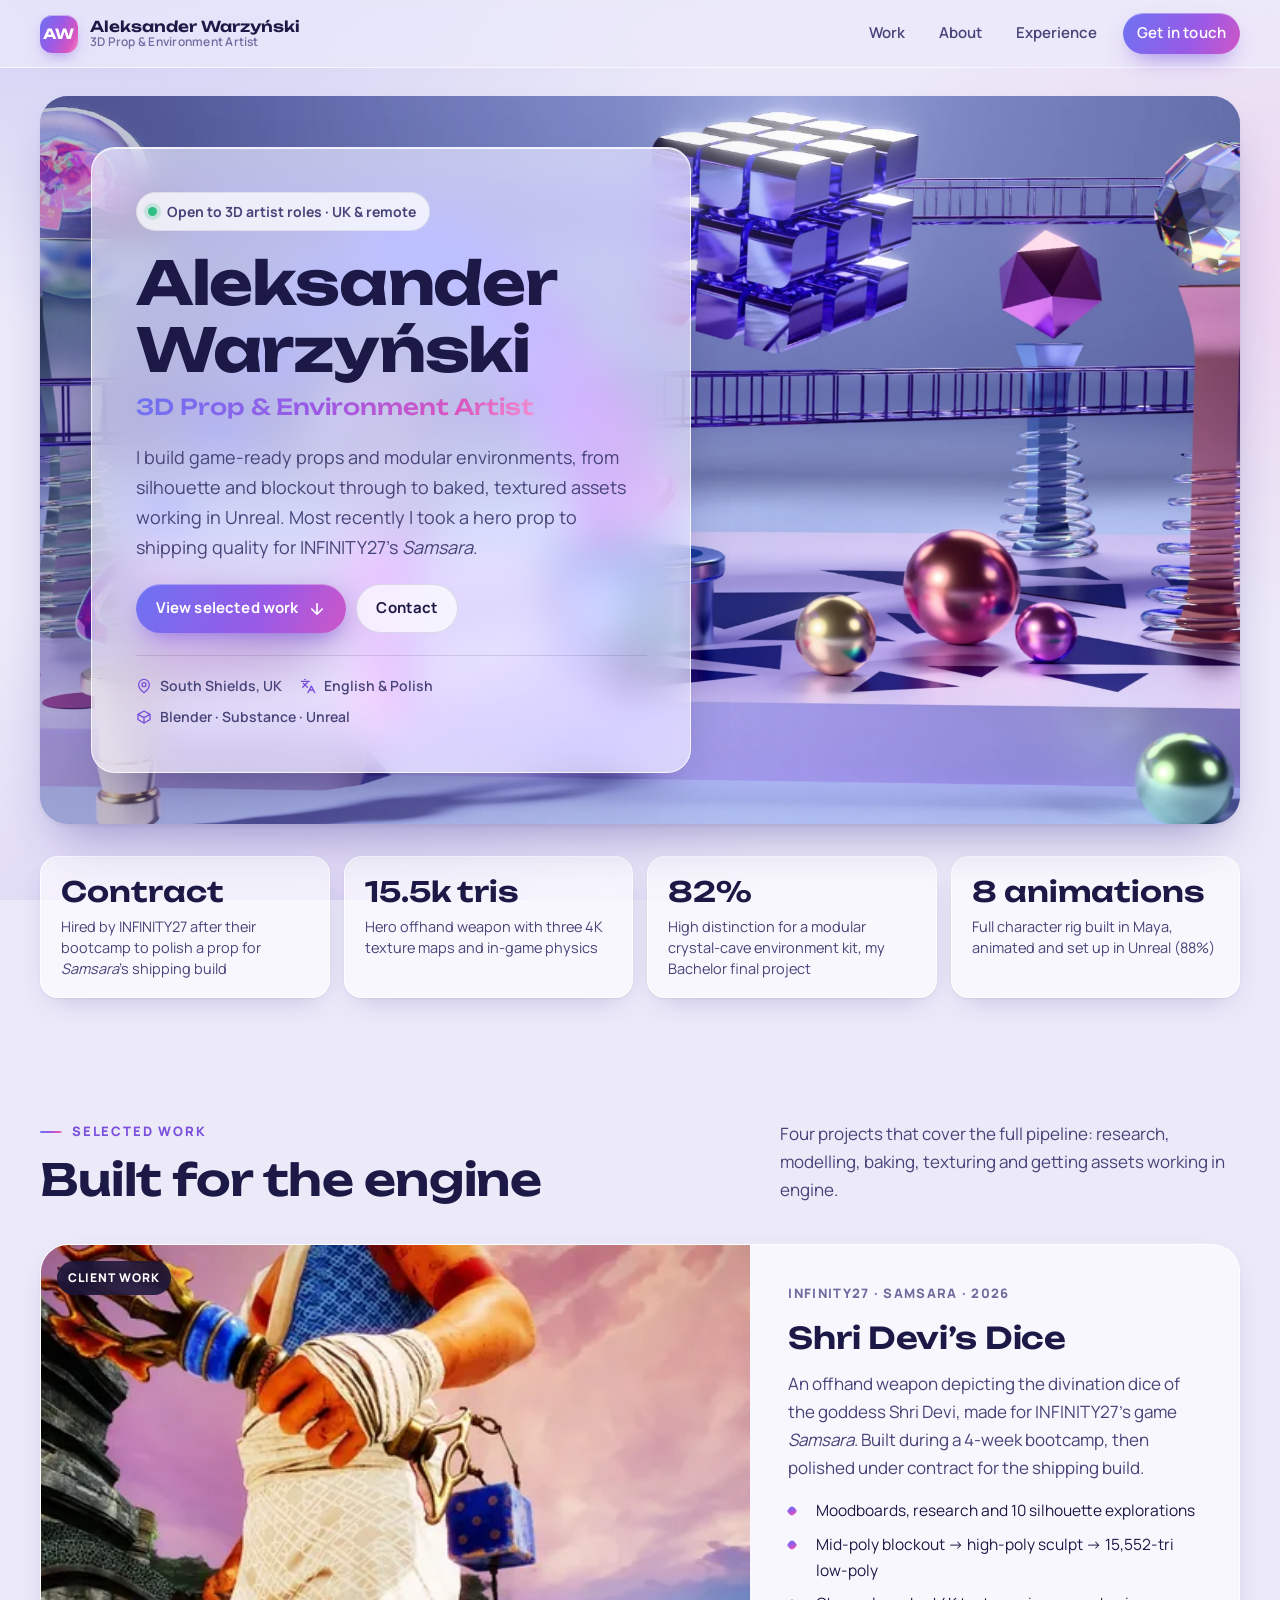
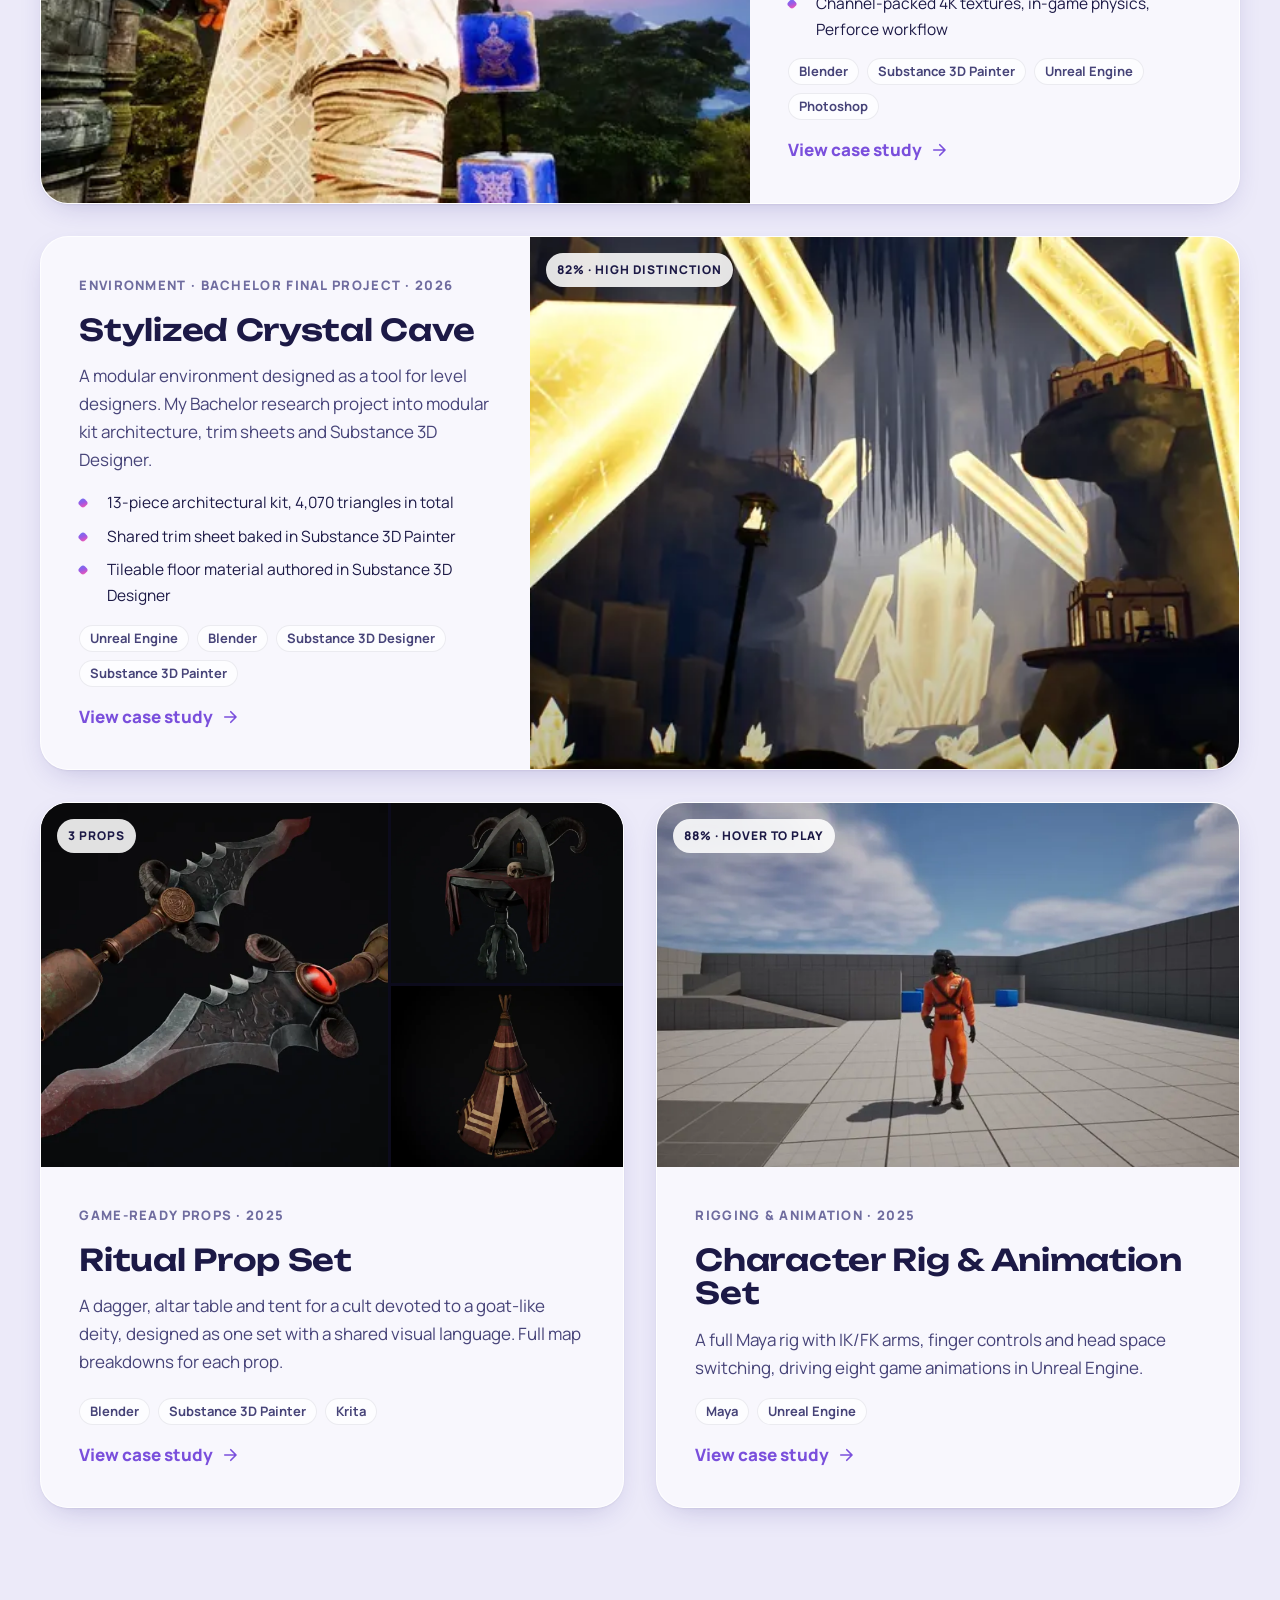
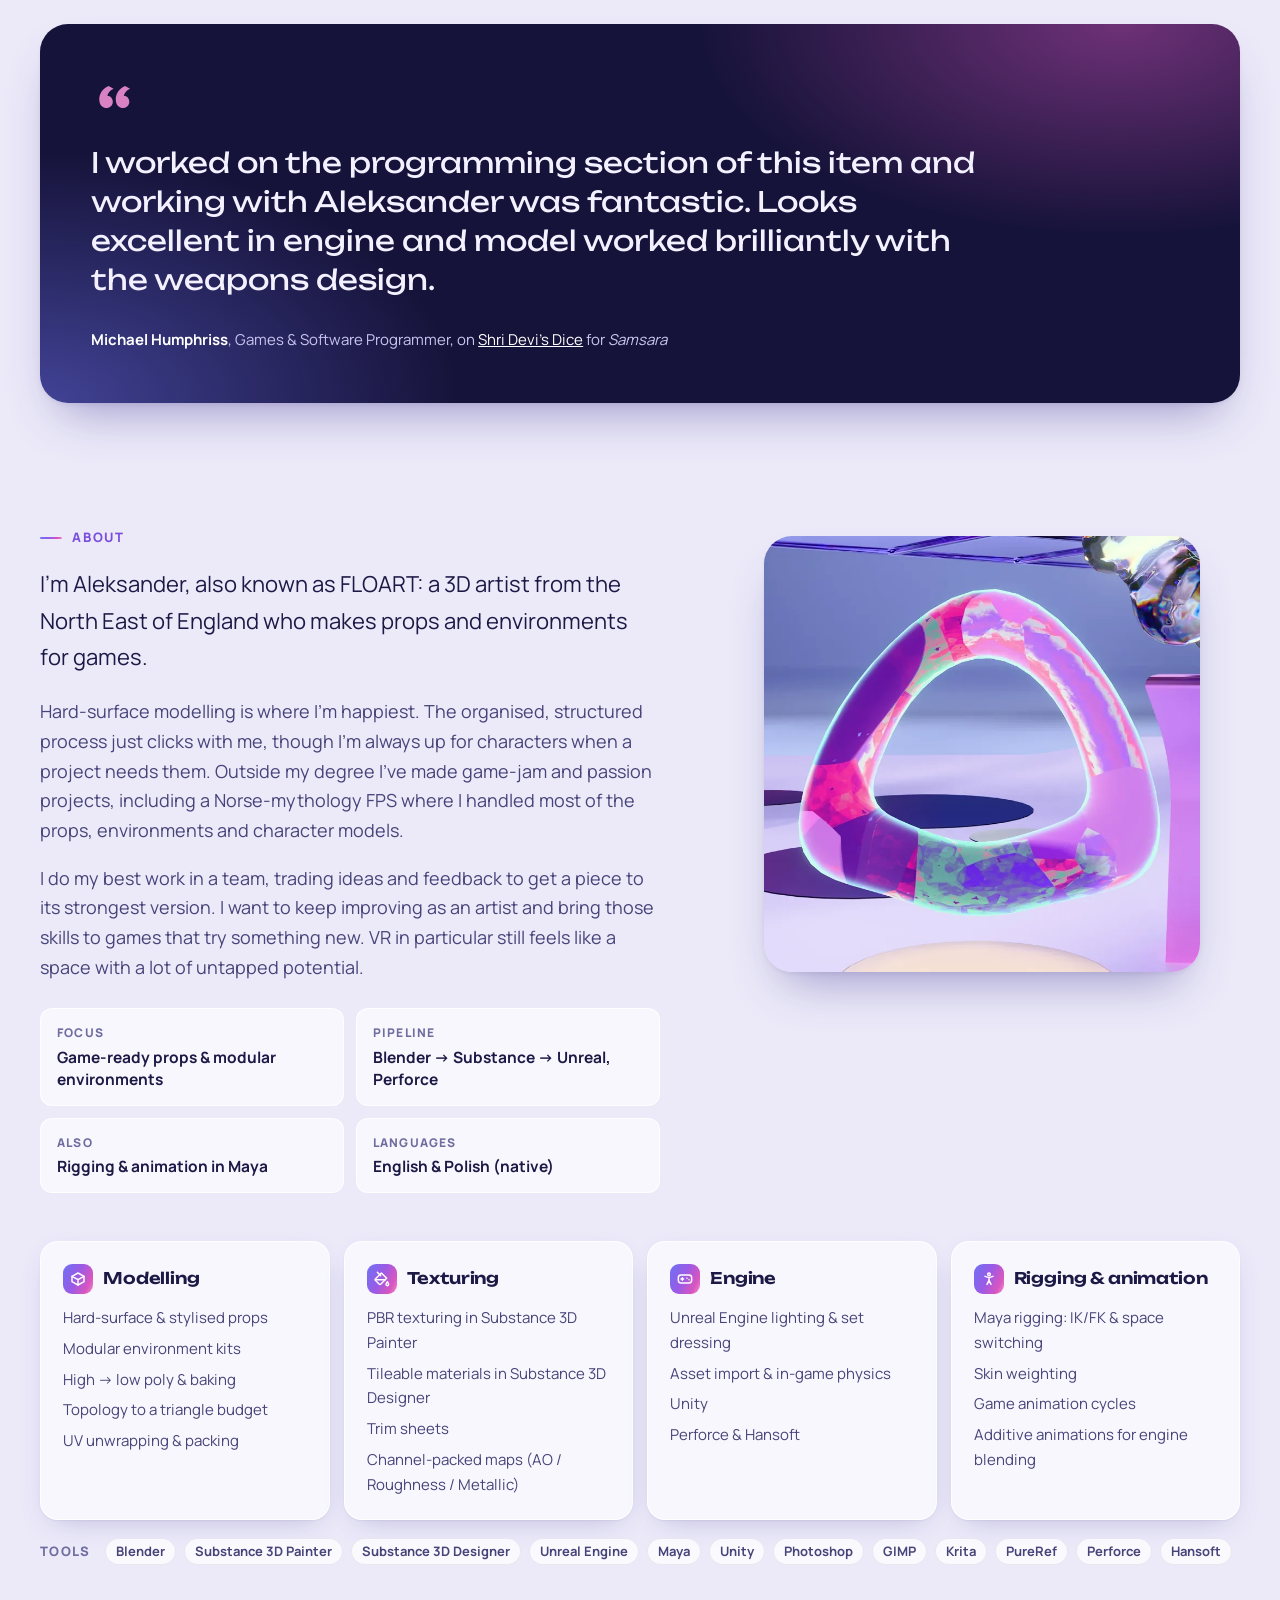
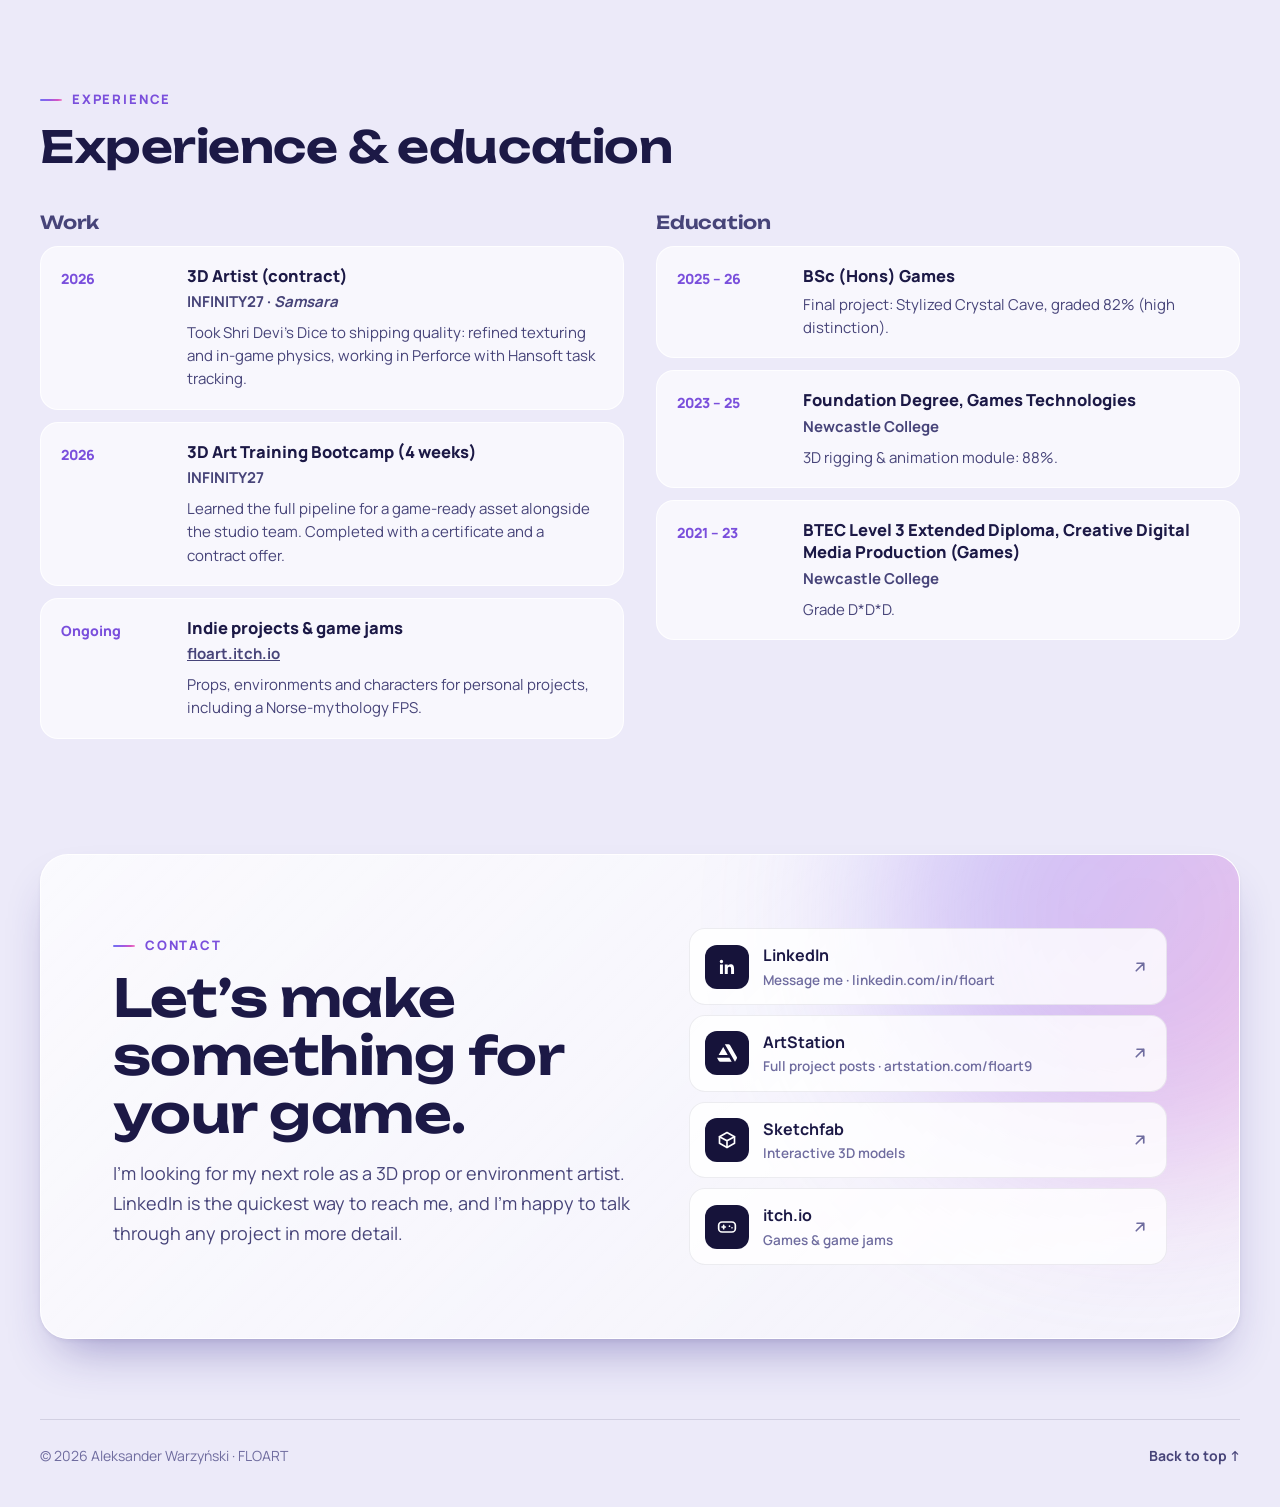
==== index.html @ 9239c659 "Aleksander Warzyński portfolio site Static portfolio for 3D prop & environment artist Aleksander War" ====
<!doctype html>
<html lang="en-GB" class="no-js">
<head>
  <meta charset="utf-8">
  <meta name="viewport" content="width=device-width, initial-scale=1">
  <title>Aleksander Warzyński — 3D Prop &amp; Environment Artist</title>
  <meta name="description" content="Aleksander Warzyński (FLOART) is a 3D prop and environment artist for games: game-ready assets in Blender, Substance and Unreal Engine, including contract work for INFINITY27's Samsara.">
  <link rel="canonical" href="https://olivernealdev.github.io/aleksander-warzynski/">
  <meta name="theme-color" content="#eceaf9">

  <meta property="og:type" content="website">
  <meta property="og:title" content="Aleksander Warzyński — 3D Prop & Environment Artist">
  <meta property="og:description" content="Game-ready props and modular environments, from blockout to shipping build.">
  <meta property="og:url" content="https://olivernealdev.github.io/aleksander-warzynski/">
  <meta property="og:image" content="https://olivernealdev.github.io/aleksander-warzynski/img/site/og.jpg">
  <meta name="twitter:card" content="summary_large_image">

  <link rel="icon" href="favicon.svg" type="image/svg+xml">
  <link rel="apple-touch-icon" href="img/site/touch-icon.png">
  <link rel="preconnect" href="https://fonts.googleapis.com">
  <link rel="preconnect" href="https://fonts.gstatic.com" crossorigin>
  <link href="https://fonts.googleapis.com/css2?family=Manrope:wght@400;500;600;700;800&family=Unbounded:wght@400;500;600;700&display=swap" rel="stylesheet">
  <link rel="preload" as="image" href="img/site/hero.webp" fetchpriority="high">
  <link rel="stylesheet" href="css/style.css">

  <script type="application/ld+json">
  {
    "@context": "https://schema.org",
    "@type": "Person",
    "name": "Aleksander Warzyński",
    "alternateName": "FLOART",
    "jobTitle": "3D Prop & Environment Artist",
    "url": "https://olivernealdev.github.io/aleksander-warzynski/",
    "image": "https://olivernealdev.github.io/aleksander-warzynski/img/site/og.jpg",
    "address": { "@type": "PostalAddress", "addressLocality": "South Shields", "addressCountry": "GB" },
    "knowsLanguage": ["en", "pl"],
    "knowsAbout": ["3D modelling", "Game art", "Hard-surface modelling", "Modular environments", "PBR texturing", "Unreal Engine", "Blender", "Substance 3D Painter", "Substance 3D Designer", "Rigging", "Animation"],
    "sameAs": [
      "https://www.linkedin.com/in/floart/",
      "https://www.artstation.com/floart9",
      "https://sketchfab.com/FLOART",
      "https://floart.itch.io"
    ]
  }
  </script>
</head>
<body>
  <a class="skip-link" href="#main">Skip to content</a>

  <header class="site-header">
    <div class="wrap">
      <a class="brand" href="./" aria-label="Aleksander Warzyński, home">
        <span class="brand-mark" aria-hidden="true">AW</span>
        <span class="brand-name">Aleksander Warzyński<small>3D Prop &amp; Environment Artist</small></span>
      </a>
      <button class="nav-toggle" type="button" aria-expanded="false" aria-controls="site-nav" aria-label="Menu">
        <svg viewBox="0 0 24 24" fill="none" stroke="currentColor" stroke-width="2" stroke-linecap="round" aria-hidden="true"><path d="M4 7h16M4 12h16M4 17h16"/></svg>
      </button>
      <nav class="nav" id="site-nav" aria-label="Main">
        <a href="#work">Work</a>
        <a href="#about">About</a>
        <a href="#experience">Experience</a>
        <a class="btn btn-primary" href="#contact">Get in touch</a>
      </nav>
    </div>
  </header>

  <main id="main">
    <!-- Hero -->
    <section class="hero" aria-labelledby="hero-title">
      <div class="wrap">
        <div class="hero-frame">
          <div class="hero-media">
            <img src="img/site/hero.webp" srcset="img/site/hero-sm.webp 800w, img/site/hero.webp 2000w" sizes="(max-width: 720px) 100vw, 1200px" width="2000" height="1125" alt="A lavender 3D scene of chrome, glass and iridescent objects: a glass sphere, floating rings, a chrome cube and metallic spheres on pedestals.">
          </div>
          <div class="hero-card">
            <span class="status"><i aria-hidden="true"></i>Open to 3D artist roles · UK &amp; remote</span>
            <h1 id="hero-title">Aleksander Warzyński</h1>
            <p class="hero-role"><span class="iri-text">3D Prop &amp; Environment Artist</span></p>
            <p class="hero-lede">I build game-ready props and modular environments, from silhouette and blockout through to baked, textured assets working in Unreal. Most recently I took a hero prop to shipping quality for INFINITY27’s <em>Samsara</em>.</p>
            <div class="hero-actions">
              <a class="btn btn-primary" href="#work">
                View selected work
                <svg viewBox="0 0 24 24" fill="none" stroke="currentColor" stroke-width="2.2" stroke-linecap="round" stroke-linejoin="round" aria-hidden="true"><path d="M12 5v14M5 12l7 7 7-7"/></svg>
              </a>
              <a class="btn btn-ghost" href="#contact">Contact</a>
            </div>
            <ul class="hero-meta">
              <li><svg viewBox="0 0 24 24" fill="none" stroke="currentColor" stroke-width="2" stroke-linecap="round" stroke-linejoin="round" aria-hidden="true"><path d="M20 10c0 6-8 12-8 12s-8-6-8-12a8 8 0 0 1 16 0Z"/><circle cx="12" cy="10" r="3"/></svg>South Shields, UK</li>
              <li><svg viewBox="0 0 24 24" fill="none" stroke="currentColor" stroke-width="2" stroke-linecap="round" stroke-linejoin="round" aria-hidden="true"><path d="m5 8 6 6M4 14l6-6 2-3M2 5h12M7 2h1M22 22l-5-10-5 10M14 18h6"/></svg>English &amp; Polish</li>
              <li><svg viewBox="0 0 24 24" fill="none" stroke="currentColor" stroke-width="2" stroke-linecap="round" stroke-linejoin="round" aria-hidden="true"><path d="M21 8 12 3 3 8v8l9 5 9-5V8Z"/><path d="m3 8 9 5 9-5M12 13v8"/></svg>Blender · Substance · Unreal</li>
            </ul>
          </div>
        </div>

        <ul class="highlights" aria-label="Highlights">
          <li class="highlight reveal"><b>Contract</b><span>Hired by INFINITY27 after their bootcamp to polish a prop for <em>Samsara</em>’s shipping build</span></li>
          <li class="highlight reveal"><b>15.5k tris</b><span>Hero offhand weapon with three 4K texture maps and in-game physics</span></li>
          <li class="highlight reveal"><b>82%</b><span>High distinction for a modular crystal-cave environment kit, my Bachelor final project</span></li>
          <li class="highlight reveal"><b>8 animations</b><span>Full character rig built in Maya, animated and set up in Unreal (88%)</span></li>
        </ul>
      </div>
    </section>

    <!-- Work -->
    <section class="section" id="work" aria-labelledby="work-title">
      <div class="wrap">
        <div class="section-head reveal">
          <div>
            <span class="eyebrow">Selected work</span>
            <h2 id="work-title">Built for the engine</h2>
          </div>
          <p>Four projects that cover the full pipeline: research, modelling, baking, texturing and getting assets working in engine.</p>
        </div>

        <div class="projects">
          <a class="project-feature reveal" href="work/shri-devis-dice.html">
            <div class="project-media">
              <span class="badge badge--pro">Client work</span>
              <img src="img/dice/card-sm.webp" srcset="img/dice/card-sm.webp 800w, img/dice/card.webp 1400w" sizes="(max-width: 900px) 100vw, 700px" width="1400" height="624" loading="lazy" alt="Shri Devi's Dice held by a character in Samsara, in front of a stone temple under a pink sky.">
            </div>
            <div class="project-body">
              <span class="project-kicker">INFINITY27 · Samsara · 2026</span>
              <h3>Shri Devi’s Dice</h3>
              <p>An offhand weapon depicting the divination dice of the goddess Shri Devi, made for INFINITY27’s game <em>Samsara</em>. Built during a 4-week bootcamp, then polished under contract for the shipping build.</p>
              <ul class="project-points">
                <li>Moodboards, research and 10 silhouette explorations</li>
                <li>Mid-poly blockout → high-poly sculpt → 15,552-tri low-poly</li>
                <li>Channel-packed 4K textures, in-game physics, Perforce workflow</li>
              </ul>
              <ul class="chips spec-row" aria-label="Software">
                <li class="chip">Blender</li><li class="chip">Substance 3D Painter</li><li class="chip">Unreal Engine</li><li class="chip">Photoshop</li>
              </ul>
              <span class="more-link">View case study <svg viewBox="0 0 24 24" fill="none" stroke="currentColor" stroke-width="2.2" stroke-linecap="round" stroke-linejoin="round" aria-hidden="true"><path d="M5 12h14M13 5l7 7-7 7"/></svg></span>
            </div>
          </a>

          <a class="project-feature reveal" href="work/crystal-cave.html">
            <div class="project-media">
              <span class="badge">82% · High distinction</span>
              <img src="img/cave/card-sm.webp" srcset="img/cave/card-sm.webp 800w, img/cave/card.webp 1400w" sizes="(max-width: 900px) 100vw, 700px" width="1400" height="718" loading="lazy" alt="Stylized cave lit by giant glowing golden crystals, with small buildings perched on rock pillars.">
            </div>
            <div class="project-body">
              <span class="project-kicker">Environment · Bachelor final project · 2026</span>
              <h3>Stylized Crystal Cave</h3>
              <p>A modular environment designed as a tool for level designers. My Bachelor research project into modular kit architecture, trim sheets and Substance 3D Designer.</p>
              <ul class="project-points">
                <li>13-piece architectural kit, 4,070 triangles in total</li>
                <li>Shared trim sheet baked in Substance 3D Painter</li>
                <li>Tileable floor material authored in Substance 3D Designer</li>
              </ul>
              <ul class="chips spec-row" aria-label="Software">
                <li class="chip">Unreal Engine</li><li class="chip">Blender</li><li class="chip">Substance 3D Designer</li><li class="chip">Substance 3D Painter</li>
              </ul>
              <span class="more-link">View case study <svg viewBox="0 0 24 24" fill="none" stroke="currentColor" stroke-width="2.2" stroke-linecap="round" stroke-linejoin="round" aria-hidden="true"><path d="M5 12h14M13 5l7 7-7 7"/></svg></span>
            </div>
          </a>

          <div class="project-pair">
            <a class="project-card reveal" href="work/ritual-props.html">
              <div class="project-media">
                <span class="badge">3 props</span>
                <div class="mosaic">
                  <img src="img/props/dagger-render-sm.webp" width="800" height="600" loading="lazy" alt="Sacrificial dagger with a bell pommel, ram horns and a red eye gem.">
                  <img src="img/props/table-render-sm.webp" width="800" height="600" loading="lazy" alt="Horned ritual table draped in red cloth with a skull and a bell.">
                  <img src="img/props/tent-render-sm.webp" width="800" height="600" loading="lazy" alt="Red and cream striped cultist tent with a bell over the entrance.">
                </div>
              </div>
              <div class="project-body">
                <span class="project-kicker">Game-ready props · 2025</span>
                <h3>Ritual Prop Set</h3>
                <p>A dagger, altar table and tent for a cult devoted to a goat-like deity, designed as one set with a shared visual language. Full map breakdowns for each prop.</p>
                <ul class="chips spec-row" aria-label="Software">
                  <li class="chip">Blender</li><li class="chip">Substance 3D Painter</li><li class="chip">Krita</li>
                </ul>
                <span class="more-link">View case study <svg viewBox="0 0 24 24" fill="none" stroke="currentColor" stroke-width="2.2" stroke-linecap="round" stroke-linejoin="round" aria-hidden="true"><path d="M5 12h14M13 5l7 7-7 7"/></svg></span>
              </div>
            </a>

            <a class="project-card reveal" href="work/rigging-animation.html" data-hover-video>
              <div class="project-media">
                <span class="badge">88% · Hover to play</span>
                <video src="video/animation-loop.mp4" poster="img/rig/poster-sm.webp" muted loop playsinline preload="none" aria-hidden="true"></video>
              </div>
              <div class="project-body">
                <span class="project-kicker">Rigging &amp; animation · 2025</span>
                <h3>Character Rig &amp; Animation Set</h3>
                <p>A full Maya rig with IK/FK arms, finger controls and head space switching, driving eight game animations in Unreal Engine.</p>
                <ul class="chips spec-row" aria-label="Software">
                  <li class="chip">Maya</li><li class="chip">Unreal Engine</li>
                </ul>
                <span class="more-link">View case study <svg viewBox="0 0 24 24" fill="none" stroke="currentColor" stroke-width="2.2" stroke-linecap="round" stroke-linejoin="round" aria-hidden="true"><path d="M5 12h14M13 5l7 7-7 7"/></svg></span>
              </div>
            </a>
          </div>
        </div>
      </div>
    </section>

    <!-- Testimonial -->
    <section class="section" aria-label="Testimonial">
      <div class="wrap">
        <figure class="quote reveal">
          <svg class="mark" viewBox="0 0 24 24" fill="currentColor" aria-hidden="true"><path d="M9.6 6C6.5 7.3 4.5 10 4.5 13.4c0 2.7 1.6 4.6 3.9 4.6 2 0 3.5-1.5 3.5-3.4 0-1.8-1.3-3.2-3-3.3.3-1.5 1.6-3 3.4-3.8L9.6 6Zm9 0c-3.1 1.3-5.1 4-5.1 7.4 0 2.7 1.6 4.6 3.9 4.6 2 0 3.5-1.5 3.5-3.4 0-1.8-1.3-3.2-3-3.3.3-1.5 1.6-3 3.4-3.8L18.6 6Z"/></svg>
          <blockquote>
            <p>I worked on the programming section of this item and working with Aleksander was fantastic. Looks excellent in engine and model worked brilliantly with the weapons design.</p>
          </blockquote>
          <figcaption><b>Michael Humphriss</b>, Games &amp; Software Programmer, on <a href="work/shri-devis-dice.html">Shri Devi’s Dice</a> for <em>Samsara</em></figcaption>
        </figure>
      </div>
    </section>

    <!-- About -->
    <section class="section" id="about" aria-labelledby="about-title">
      <div class="wrap">
        <div class="about">
          <div class="about-text reveal">
            <span class="eyebrow">About</span>
            <h2 id="about-title" class="visually-hidden">About Aleksander</h2>
            <p style="margin-top:18px">I’m Aleksander, also known as FLOART: a 3D artist from the North East of England who makes props and environments for games.</p>
            <p>Hard-surface modelling is where I’m happiest. The organised, structured process just clicks with me, though I’m always up for characters when a project needs them. Outside my degree I’ve made game-jam and passion projects, including a Norse-mythology FPS where I handled most of the props, environments and character models.</p>
            <p>I do my best work in a team, trading ideas and feedback to get a piece to its strongest version. I want to keep improving as an artist and bring those skills to games that try something new. VR in particular still feels like a space with a lot of untapped potential.</p>
            <dl class="facts">
              <div class="fact"><dt>Focus</dt><dd>Game-ready props &amp; modular environments</dd></div>
              <div class="fact"><dt>Pipeline</dt><dd>Blender → Substance → Unreal, Perforce</dd></div>
              <div class="fact"><dt>Also</dt><dd>Rigging &amp; animation in Maya</dd></div>
              <div class="fact"><dt>Languages</dt><dd>English &amp; Polish (native)</dd></div>
            </dl>
          </div>
          <figure class="about-visual reveal">
            <img src="img/site/ring-sm.webp" srcset="img/site/ring-sm.webp 800w, img/site/ring.webp 1100w" sizes="(max-width: 900px) 100vw, 480px" width="1100" height="1100" loading="lazy" alt="Close-up of an iridescent glass ring floating in a lavender scene.">
          </figure>
        </div>

        <div class="skills">
          <div class="skill reveal">
            <h3><span><svg viewBox="0 0 24 24" fill="none" stroke="currentColor" stroke-width="2.2" stroke-linecap="round" stroke-linejoin="round" aria-hidden="true"><path d="M21 8 12 3 3 8v8l9 5 9-5V8Z"/><path d="m3 8 9 5 9-5M12 13v8"/></svg></span>Modelling</h3>
            <ul><li>Hard-surface &amp; stylised props</li><li>Modular environment kits</li><li>High → low poly &amp; baking</li><li>Topology to a triangle budget</li><li>UV unwrapping &amp; packing</li></ul>
          </div>
          <div class="skill reveal">
            <h3><span><svg viewBox="0 0 24 24" fill="none" stroke="currentColor" stroke-width="2.2" stroke-linecap="round" stroke-linejoin="round" aria-hidden="true"><path d="m19 11-8-8-8.6 8.6a2 2 0 0 0 0 2.8l5.2 5.2c.8.8 2 .8 2.8 0L19 11Z"/><path d="m5 2 5 5M2 13h15M22 20a2 2 0 1 1-4 0c0-1.6 1.7-2.4 2-4 .3 1.6 2 2.4 2 4Z"/></svg></span>Texturing</h3>
            <ul><li>PBR texturing in Substance 3D Painter</li><li>Tileable materials in Substance 3D Designer</li><li>Trim sheets</li><li>Channel-packed maps (AO / Roughness / Metallic)</li></ul>
          </div>
          <div class="skill reveal">
            <h3><span><svg viewBox="0 0 24 24" fill="none" stroke="currentColor" stroke-width="2.2" stroke-linecap="round" stroke-linejoin="round" aria-hidden="true"><rect x="2" y="6" width="20" height="12" rx="4"/><path d="M6 12h4M8 10v4M15 11h.01M18 13h.01"/></svg></span>Engine</h3>
            <ul><li>Unreal Engine lighting &amp; set dressing</li><li>Asset import &amp; in-game physics</li><li>Unity</li><li>Perforce &amp; Hansoft</li></ul>
          </div>
          <div class="skill reveal">
            <h3><span><svg viewBox="0 0 24 24" fill="none" stroke="currentColor" stroke-width="2.2" stroke-linecap="round" stroke-linejoin="round" aria-hidden="true"><circle cx="12" cy="5" r="2"/><path d="m9 20 3-6 3 6M6 8l6 2 6-2M12 10v4"/></svg></span>Rigging &amp; animation</h3>
            <ul><li>Maya rigging: IK/FK &amp; space switching</li><li>Skin weighting</li><li>Game animation cycles</li><li>Additive animations for engine blending</li></ul>
          </div>
        </div>
        <div class="tools reveal">
          <span class="label">Tools</span>
          <ul class="chips">
            <li class="chip">Blender</li><li class="chip">Substance 3D Painter</li><li class="chip">Substance 3D Designer</li><li class="chip">Unreal Engine</li><li class="chip">Maya</li><li class="chip">Unity</li><li class="chip">Photoshop</li><li class="chip">GIMP</li><li class="chip">Krita</li><li class="chip">PureRef</li><li class="chip">Perforce</li><li class="chip">Hansoft</li>
          </ul>
        </div>
      </div>
    </section>

    <!-- Experience & education -->
    <section class="section" id="experience" aria-labelledby="exp-title">
      <div class="wrap">
        <div class="section-head reveal">
          <div>
            <span class="eyebrow">Experience</span>
            <h2 id="exp-title">Experience &amp; education</h2>
          </div>
        </div>
        <div class="timeline-grid">
          <div class="timeline-col reveal">
            <h3>Work</h3>
            <ol class="timeline">
              <li>
                <time>2026</time>
                <div>
                  <h4>3D Artist (contract)</h4>
                  <span class="org">INFINITY27 · <em>Samsara</em></span>
                  <p>Took Shri Devi’s Dice to shipping quality: refined texturing and in-game physics, working in Perforce with Hansoft task tracking.</p>
                </div>
              </li>
              <li>
                <time>2026</time>
                <div>
                  <h4>3D Art Training Bootcamp (4 weeks)</h4>
                  <span class="org">INFINITY27</span>
                  <p>Learned the full pipeline for a game-ready asset alongside the studio team. Completed with a certificate and a contract offer.</p>
                </div>
              </li>
              <li>
                <time>Ongoing</time>
                <div>
                  <h4>Indie projects &amp; game jams</h4>
                  <span class="org"><a href="https://floart.itch.io" target="_blank" rel="noopener">floart.itch.io</a></span>
                  <p>Props, environments and characters for personal projects, including a Norse-mythology FPS.</p>
                </div>
              </li>
            </ol>
          </div>
          <div class="timeline-col reveal">
            <h3>Education</h3>
            <ol class="timeline">
              <li>
                <time>2025 – 26</time>
                <div>
                  <h4>BSc (Hons) Games</h4>
                  <p>Final project: Stylized Crystal Cave, graded 82% (high distinction).</p>
                </div>
              </li>
              <li>
                <time>2023 – 25</time>
                <div>
                  <h4>Foundation Degree, Games Technologies</h4>
                  <span class="org">Newcastle College</span>
                  <p>3D rigging &amp; animation module: 88%.</p>
                </div>
              </li>
              <li>
                <time>2021 – 23</time>
                <div>
                  <h4>BTEC Level 3 Extended Diploma, Creative Digital Media Production (Games)</h4>
                  <span class="org">Newcastle College</span>
                  <p>Grade D*D*D.</p>
                </div>
              </li>
            </ol>
          </div>
        </div>
      </div>
    </section>

    <!-- Contact -->
    <section class="section" id="contact" aria-labelledby="contact-title">
      <div class="wrap">
        <div class="contact reveal">
          <div>
            <span class="eyebrow">Contact</span>
            <h2 id="contact-title">Let’s make something for your game.</h2>
            <p>I’m looking for my next role as a 3D prop or environment artist. LinkedIn is the quickest way to reach me, and I’m happy to talk through any project in more detail.</p>
          </div>
          <ul class="contact-links">
            <li><a href="https://www.linkedin.com/in/floart/" target="_blank" rel="noopener">
              <span class="ico"><svg viewBox="0 0 24 24" fill="currentColor" aria-hidden="true"><path d="M20.45 20.45h-3.55v-5.57c0-1.33-.03-3.04-1.85-3.04-1.85 0-2.14 1.45-2.14 2.94v5.67H9.35V9h3.41v1.56h.05c.48-.9 1.64-1.85 3.37-1.85 3.6 0 4.27 2.37 4.27 5.46v6.28ZM5.34 7.43a2.06 2.06 0 1 1 0-4.13 2.06 2.06 0 0 1 0 4.13ZM7.12 20.45H3.56V9h3.56v11.45Z"/></svg></span>
              <span><b>LinkedIn</b><small>Message me · linkedin.com/in/floart</small></span>
              <svg class="arrow" viewBox="0 0 24 24" fill="none" stroke="currentColor" stroke-width="2.2" stroke-linecap="round" stroke-linejoin="round" aria-hidden="true"><path d="M7 17 17 7M8 7h9v9"/></svg>
            </a></li>
            <li><a href="https://www.artstation.com/floart9" target="_blank" rel="noopener">
              <span class="ico"><svg viewBox="0 0 24 24" fill="currentColor" aria-hidden="true"><path d="m0 17.72 2.03 3.5a2.42 2.42 0 0 0 2.16 1.34h13.46l-2.8-4.84H0Zm24 .03c0-.49-.14-.94-.39-1.32L15.73 2.73a2.42 2.42 0 0 0-2.14-1.29H9.42l12.18 21.1 1.92-3.33c.38-.64.48-.92.48-1.46Zm-11.13-3.46L7.43 4.86l-5.45 9.43h10.89Z"/></svg></span>
              <span><b>ArtStation</b><small>Full project posts · artstation.com/floart9</small></span>
              <svg class="arrow" viewBox="0 0 24 24" fill="none" stroke="currentColor" stroke-width="2.2" stroke-linecap="round" stroke-linejoin="round" aria-hidden="true"><path d="M7 17 17 7M8 7h9v9"/></svg>
            </a></li>
            <li><a href="https://sketchfab.com/FLOART" target="_blank" rel="noopener">
              <span class="ico"><svg viewBox="0 0 24 24" fill="none" stroke="currentColor" stroke-width="2" stroke-linecap="round" stroke-linejoin="round" aria-hidden="true"><path d="M21 8 12 3 3 8v8l9 5 9-5V8Z"/><path d="m3 8 9 5 9-5M12 13v8"/></svg></span>
              <span><b>Sketchfab</b><small>Interactive 3D models</small></span>
              <svg class="arrow" viewBox="0 0 24 24" fill="none" stroke="currentColor" stroke-width="2.2" stroke-linecap="round" stroke-linejoin="round" aria-hidden="true"><path d="M7 17 17 7M8 7h9v9"/></svg>
            </a></li>
            <li><a href="https://floart.itch.io" target="_blank" rel="noopener">
              <span class="ico"><svg viewBox="0 0 24 24" fill="none" stroke="currentColor" stroke-width="2" stroke-linecap="round" stroke-linejoin="round" aria-hidden="true"><rect x="2" y="6" width="20" height="12" rx="4"/><path d="M6 12h4M8 10v4M15 11h.01M18 13h.01"/></svg></span>
              <span><b>itch.io</b><small>Games &amp; game jams</small></span>
              <svg class="arrow" viewBox="0 0 24 24" fill="none" stroke="currentColor" stroke-width="2.2" stroke-linecap="round" stroke-linejoin="round" aria-hidden="true"><path d="M7 17 17 7M8 7h9v9"/></svg>
            </a></li>
          </ul>
        </div>
      </div>
    </section>
  </main>

  <footer class="site-footer">
    <div class="wrap">
      <span>© <span id="year">2026</span> Aleksander Warzyński · FLOART</span>
      <a href="#main">Back to top ↑</a>
    </div>
  </footer>

  <script src="js/main.js" defer></script>
</body>
</html>
---- css/style.css ----
/* ==========================================================================
   Aleksander Warzyński — portfolio
   Palette sampled from Aleks's lavender / chrome / iridescent banner render.
   ========================================================================== */

:root {
  color-scheme: light;

  --bg: #eceaf9;
  --bg-deep: #dedbf4;
  --surface: #f8f7fe;
  --glass: rgba(250, 249, 255, 0.62);
  --glass-edge: rgba(255, 255, 255, 0.75);

  --ink: #1c1946;
  --ink-2: #474479;
  --ink-3: #6f6c9f;
  --line: rgba(28, 25, 70, 0.12);

  --periwinkle: #8b8fe8;
  --indigo: #4f4fd0;
  --violet: #7a4fdc;
  --magenta: #c23fb4;
  --pink: #ee8fd4;
  --plum: #7b2a6c;
  --night: #16133a;

  --iridescent: linear-gradient(115deg, #6d72f2 0%, #9a5ae6 45%, #d955c0 80%, #f28fcf 100%);
  --focus: 0 0 0 3px #fff, 0 0 0 5px var(--violet);

  --radius-lg: 28px;
  --radius: 18px;
  --radius-sm: 12px;
  --shadow-soft: 0 1px 2px rgba(28, 25, 70, 0.06), 0 10px 30px -12px rgba(52, 40, 140, 0.28);
  --shadow-lift: 0 2px 4px rgba(28, 25, 70, 0.06), 0 26px 50px -20px rgba(52, 40, 140, 0.45);

  --font-display: "Unbounded", "Segoe UI", system-ui, sans-serif;
  --font-body: "Manrope", "Segoe UI", system-ui, sans-serif;

  --wrap: 1200px;
  --gutter: clamp(16px, 4vw, 40px);
  --header-h: 68px;
}

*,
*::before,
*::after { box-sizing: border-box; }

html { scroll-behavior: smooth; scroll-padding-top: calc(var(--header-h) + 16px); }
@media (prefers-reduced-motion: reduce) { html { scroll-behavior: auto; } }

body {
  margin: 0;
  font-family: var(--font-body);
  font-size: 17px;
  line-height: 1.65;
  color: var(--ink);
  background-color: var(--bg);
  -webkit-font-smoothing: antialiased;
  text-rendering: optimizeLegibility;
}
/* Soft lavender glow, fixed behind the page on its own layer (cheaper than background-attachment: fixed) */
body::before {
  content: ""; position: fixed; inset: 0; z-index: -1; pointer-events: none;
  background:
    radial-gradient(1100px 700px at 8% -10%, rgba(139, 143, 232, 0.35), transparent 60%),
    radial-gradient(900px 600px at 105% 30%, rgba(238, 143, 212, 0.22), transparent 60%),
    radial-gradient(900px 700px at 20% 110%, rgba(122, 79, 220, 0.16), transparent 60%);
}

img, video, iframe { display: block; max-width: 100%; }
img { height: auto; }
a { color: inherit; }
p { margin: 0 0 1em; }
h1, h2, h3, h4 { font-family: var(--font-display); line-height: 1.12; margin: 0; letter-spacing: -0.01em; font-weight: 600; }
::selection { background: rgba(122, 79, 220, 0.25); }

:focus-visible { outline: none; box-shadow: var(--focus); border-radius: 8px; }

.skip-link {
  position: absolute; left: 12px; top: -60px; z-index: 100;
  background: var(--night); color: #fff; padding: 10px 16px; border-radius: 10px; text-decoration: none;
}
.skip-link:focus { top: 12px; }

.wrap { width: min(100% - 2 * var(--gutter), var(--wrap)); margin-inline: auto; }
.visually-hidden { position: absolute !important; width: 1px; height: 1px; overflow: hidden; clip: rect(0 0 0 0); white-space: nowrap; }

/* ---------- Header ---------- */
.site-header {
  position: sticky; top: 0; z-index: 50;
  height: var(--header-h);
  background: rgba(236, 234, 249, 0.72);
  backdrop-filter: blur(16px) saturate(1.4);
  -webkit-backdrop-filter: blur(16px) saturate(1.4);
  border-bottom: 1px solid rgba(255, 255, 255, 0.6);
}
.site-header .wrap { height: 100%; display: flex; align-items: center; justify-content: space-between; gap: 16px; }

.brand { display: inline-flex; align-items: center; gap: 12px; text-decoration: none; }
.brand-mark {
  width: 38px; height: 38px; border-radius: 12px; display: grid; place-items: center;
  background: var(--iridescent); color: #fff;
  font-family: var(--font-display); font-weight: 700; font-size: 14px; letter-spacing: 0.02em;
  box-shadow: inset 0 1px 0 rgba(255,255,255,.5), 0 6px 16px -6px rgba(122, 79, 220, .7);
}
.brand-name { font-family: var(--font-display); font-weight: 600; font-size: 15px; line-height: 1.1; }
.brand-name small { display: block; font-family: var(--font-body); font-weight: 600; font-size: 12px; color: var(--ink-3); letter-spacing: 0.02em; }

.nav { display: flex; align-items: center; gap: 6px; }
.nav a {
  text-decoration: none; font-weight: 600; font-size: 15px; color: var(--ink-2);
  padding: 8px 14px; border-radius: 999px; transition: background .2s, color .2s;
}
.nav a:hover { background: rgba(255,255,255,.7); color: var(--ink); }
.nav a[aria-current="page"] { color: var(--ink); background: rgba(255,255,255,.75); }
.nav .btn { margin-left: 6px; }

.nav-toggle {
  display: none; border: 0; background: rgba(255,255,255,.7); width: 44px; height: 44px; border-radius: 12px;
  cursor: pointer; color: var(--ink);
}
.nav-toggle svg { width: 22px; height: 22px; margin: auto; }

@media (max-width: 820px) {
  .nav-toggle { display: grid; place-items: center; }
  .nav {
    position: fixed; inset: var(--header-h) 0 auto 0; flex-direction: column; align-items: stretch; gap: 4px;
    padding: 12px var(--gutter) 20px; background: rgba(240, 238, 252, 0.97);
    border-bottom: 1px solid var(--line); box-shadow: 0 20px 40px -20px rgba(28,25,70,.35);
    transform: translateY(-8px); opacity: 0; visibility: hidden; transition: all .2s ease;
  }
  .nav.is-open { transform: none; opacity: 1; visibility: visible; }
  .nav a { padding: 12px 14px; font-size: 17px; }
  .nav .btn { margin: 8px 0 0; justify-content: center; }
}

/* ---------- Buttons & chips ---------- */
.btn {
  display: inline-flex; align-items: center; gap: 10px; justify-content: center;
  font-family: var(--font-body); font-weight: 700; font-size: 15px; letter-spacing: 0.01em;
  padding: 12px 20px; border-radius: 999px; text-decoration: none; cursor: pointer; border: 0;
  transition: transform .2s ease, box-shadow .2s ease, background .2s;
}
.btn svg { width: 18px; height: 18px; flex: none; }
.btn-primary {
  color: #fff !important; background: var(--iridescent); background-size: 140% 100%;
  box-shadow: inset 0 1px 0 rgba(255,255,255,.35), 0 10px 24px -10px rgba(122, 79, 220, .85);
}
.btn-primary:hover { transform: translateY(-2px); background-position: 100% 0; box-shadow: inset 0 1px 0 rgba(255,255,255,.35), 0 16px 30px -12px rgba(122, 79, 220, .9); }
.btn-ghost { color: var(--ink); background: rgba(255,255,255,.7); box-shadow: inset 0 0 0 1px rgba(28,25,70,.12); }
.btn-ghost:hover { background: #fff; transform: translateY(-2px); }
.nav a.btn-primary:hover { background: var(--iridescent); }

.chips { display: flex; flex-wrap: wrap; gap: 8px; padding: 0; margin: 0; list-style: none; }
.chip {
  font-size: 13px; font-weight: 700; color: var(--ink-2); line-height: 1;
  padding: 7px 11px; border-radius: 999px; background: rgba(255,255,255,.72);
  box-shadow: inset 0 0 0 1px rgba(28,25,70,.08);
}
.chip--accent { color: #fff; background: var(--night); box-shadow: none; }

.eyebrow {
  display: inline-flex; align-items: center; gap: 10px;
  font-size: 13px; font-weight: 800; letter-spacing: .14em; text-transform: uppercase; color: var(--violet);
}
.eyebrow::before { content: ""; width: 22px; height: 2px; border-radius: 2px; background: var(--iridescent); }

.status {
  display: inline-flex; align-items: center; gap: 10px; font-weight: 700; font-size: 14px; color: var(--ink-2);
  padding: 8px 14px 8px 12px; border-radius: 999px; background: rgba(255,255,255,.75);
  box-shadow: inset 0 0 0 1px rgba(28,25,70,.08);
}
.status i { width: 9px; height: 9px; border-radius: 50%; background: #2fbf83; box-shadow: 0 0 0 4px rgba(47,191,131,.2); }

/* ---------- Hero ---------- */
.hero { position: relative; padding: clamp(16px, 2.5vw, 28px) 0 0; }
.hero-frame {
  position: relative; border-radius: var(--radius-lg); overflow: hidden;
  min-height: clamp(560px, 78vh, 820px);
  display: flex; align-items: center;
  box-shadow: var(--shadow-lift);
  background: #aeb0e6;
}
.hero-media { position: absolute; inset: 0; }
.hero-media img { width: 100%; height: 100%; object-fit: cover; object-position: 58% 50%; animation: hero-in 1.6s cubic-bezier(.2,.7,.2,1) both; }
.hero-media::after {
  content: ""; position: absolute; inset: 0;
  background: linear-gradient(90deg, rgba(40, 32, 110, .28) 0%, rgba(40,32,110,.05) 45%, transparent 70%);
}
@keyframes hero-in { from { transform: scale(1.06); filter: saturate(.7) blur(4px); } to { transform: none; filter: none; } }

.hero-card {
  position: relative; z-index: 1;
  margin: clamp(16px, 4vw, 56px);
  width: min(600px, 100%);
  padding: clamp(24px, 3.4vw, 44px);
  border-radius: 24px;
  background: var(--glass);
  backdrop-filter: blur(22px) saturate(1.5);
  -webkit-backdrop-filter: blur(22px) saturate(1.5);
  border: 1px solid var(--glass-edge);
  box-shadow: 0 30px 60px -30px rgba(28, 20, 90, .55), inset 0 1px 0 rgba(255,255,255,.8);
  animation: rise .9s .25s cubic-bezier(.2,.7,.2,1) both;
}
@keyframes rise { from { opacity: 0; transform: translateY(18px); } to { opacity: 1; transform: none; } }

.hero h1 { font-size: clamp(34px, 5.2vw, 60px); font-weight: 700; margin: 18px 0 6px; letter-spacing: -0.02em; }
.hero-role { font-family: var(--font-display); font-weight: 500; font-size: clamp(17px, 2vw, 22px); margin: 0 0 18px; }
.iri-text { background: var(--iridescent); -webkit-background-clip: text; background-clip: text; color: transparent; }
.hero-lede { font-size: clamp(16px, 1.5vw, 18px); color: var(--ink-2); margin-bottom: 22px; }
.hero-actions { display: flex; flex-wrap: wrap; gap: 10px; margin-bottom: 22px; }
.hero-meta { display: flex; flex-wrap: wrap; gap: 8px 18px; margin: 0; padding: 18px 0 0; list-style: none; border-top: 1px solid var(--line); font-size: 14px; font-weight: 600; color: var(--ink-2); }
.hero-meta li { display: inline-flex; align-items: center; gap: 8px; }
.hero-meta svg { width: 16px; height: 16px; color: var(--violet); }

@media (max-width: 720px) {
  .hero-frame { flex-direction: column; align-items: stretch; min-height: 0; background: transparent; box-shadow: none; overflow: visible; }
  .hero-media { position: relative; aspect-ratio: 16 / 10; border-radius: 22px; overflow: hidden; box-shadow: var(--shadow-soft); }
  .hero-card { margin: -48px 10px 0; width: auto; }
}

/* ---------- Highlights ---------- */
.highlights { display: grid; grid-template-columns: repeat(4, 1fr); gap: 14px; margin: clamp(20px, 3vw, 32px) auto 0; padding: 0; list-style: none; }
.highlight {
  padding: 20px 20px 18px; border-radius: var(--radius); background: rgba(255,255,255,.62);
  border: 1px solid rgba(255,255,255,.8); box-shadow: var(--shadow-soft);
}
.highlight b { display: block; font-family: var(--font-display); font-weight: 600; font-size: clamp(22px, 2.3vw, 28px); line-height: 1.1; margin-bottom: 8px; }
.highlight span { display: block; font-size: 14.5px; line-height: 1.45; color: var(--ink-2); }
@media (max-width: 960px) { .highlights { grid-template-columns: repeat(2, 1fr); } }
@media (max-width: 460px) { .highlights { grid-template-columns: 1fr; } }

/* ---------- Sections ---------- */
.section { padding: clamp(64px, 9vw, 120px) 0 0; }
.section-head { display: flex; flex-wrap: wrap; align-items: end; justify-content: space-between; gap: 16px 32px; margin-bottom: clamp(24px, 3.5vw, 40px); }
.section-head h2 { font-size: clamp(28px, 3.8vw, 44px); margin-top: 12px; }
.section-head p { max-width: 460px; margin: 0; color: var(--ink-2); }

/* ---------- Project rows (home) ---------- */
.projects { display: grid; gap: clamp(20px, 3vw, 32px); }

.project-feature {
  display: grid; grid-template-columns: 1.45fr 1fr; align-items: stretch;
  border-radius: var(--radius-lg); overflow: hidden; text-decoration: none; color: inherit;
  background: rgba(255,255,255,.62); border: 1px solid rgba(255,255,255,.85); box-shadow: var(--shadow-soft);
  transition: transform .35s cubic-bezier(.2,.7,.2,1), box-shadow .35s;
}
.project-feature:nth-child(even) { grid-template-columns: 1fr 1.45fr; }
.project-feature:nth-child(even) .project-media { order: 2; }
.project-feature:hover { transform: translateY(-4px); box-shadow: var(--shadow-lift); }

.project-media { position: relative; overflow: hidden; background: var(--night); min-height: 280px; }
.project-media img, .project-media video { width: 100%; height: 100%; object-fit: cover; transition: transform .8s cubic-bezier(.2,.7,.2,1); }
a:hover .project-media img { transform: scale(1.04); }
.project-media .badge {
  position: absolute; left: 16px; top: 16px; z-index: 2;
  font-size: 12px; font-weight: 800; letter-spacing: .08em; text-transform: uppercase;
  color: var(--ink); background: rgba(255,255,255,.88); padding: 7px 11px; border-radius: 999px;
  backdrop-filter: blur(8px);
}
.project-media .badge--pro { color: #fff; background: rgba(22, 19, 58, .82); }

.project-body { padding: clamp(24px, 3vw, 40px); display: flex; flex-direction: column; gap: 16px; }
.project-body h3 { font-size: clamp(22px, 2.4vw, 30px); }
.project-kicker { font-size: 13px; font-weight: 800; letter-spacing: .1em; text-transform: uppercase; color: var(--ink-3); }
.project-body p { margin: 0; color: var(--ink-2); }
.project-points { margin: 0; padding: 0; list-style: none; display: grid; gap: 8px; font-size: 15.5px; }
.project-points li { display: grid; grid-template-columns: 18px 1fr; gap: 10px; }
.project-points li::before { content: ""; width: 8px; height: 8px; margin-top: 9px; border-radius: 3px; background: var(--iridescent); transform: rotate(45deg); }
.spec-row { display: flex; flex-wrap: wrap; gap: 8px; margin-top: auto; }
.more-link { display: inline-flex; align-items: center; gap: 8px; font-weight: 800; color: var(--violet); }
.more-link svg { width: 18px; height: 18px; transition: transform .25s; }
a:hover .more-link svg { transform: translateX(4px); }

.project-pair { display: grid; grid-template-columns: 1fr 1fr; gap: clamp(20px, 3vw, 32px); }
.project-card {
  display: flex; flex-direction: column; border-radius: var(--radius-lg); overflow: hidden; text-decoration: none; color: inherit;
  background: rgba(255,255,255,.62); border: 1px solid rgba(255,255,255,.85); box-shadow: var(--shadow-soft);
  transition: transform .35s cubic-bezier(.2,.7,.2,1), box-shadow .35s;
}
.project-card:hover { transform: translateY(-4px); box-shadow: var(--shadow-lift); }
.project-card .project-media { aspect-ratio: 16 / 10; min-height: 0; }
.project-card .project-body { flex: 1; }

.mosaic { display: grid; grid-template-columns: 1.5fr 1fr; grid-template-rows: 1fr 1fr; gap: 3px; height: 100%; background: #0c0b1c; }
.mosaic img:first-child { grid-row: span 2; }
.mosaic img { min-height: 0; }

@media (max-width: 900px) {
  .project-feature, .project-feature:nth-child(even) { grid-template-columns: 1fr; }
  .project-feature:nth-child(even) .project-media { order: 0; }
  .project-feature .project-media { aspect-ratio: 16 / 9; min-height: 0; }
  .project-pair { grid-template-columns: 1fr; }
}

/* ---------- Quote ---------- */
.quote {
  position: relative; margin: 0; padding: clamp(28px, 4vw, 52px);
  border-radius: var(--radius-lg); color: #f3f1ff; overflow: hidden;
  background:
    radial-gradient(600px 300px at 90% 0%, rgba(217, 85, 192, .45), transparent 70%),
    radial-gradient(600px 360px at 0% 100%, rgba(109, 114, 242, .5), transparent 70%),
    var(--night);
  box-shadow: var(--shadow-lift);
}
.quote svg.mark { width: 44px; height: 44px; color: var(--pink); opacity: .9; margin-bottom: 16px; }
.quote blockquote { margin: 0; font-family: var(--font-display); font-weight: 400; font-size: clamp(19px, 2.4vw, 28px); line-height: 1.4; max-width: 900px; }
.quote figcaption { margin-top: 22px; font-size: 15px; color: #c9c5f0; }
.quote figcaption b { color: #fff; }
.quote figcaption a { color: #fff; }

/* ---------- About ---------- */
.about { display: grid; grid-template-columns: 1.2fr 1fr; gap: clamp(28px, 5vw, 64px); align-items: start; }
.about-text p { font-size: 18px; color: var(--ink-2); }
.about-text p:first-of-type { font-size: clamp(19px, 1.9vw, 22px); color: var(--ink); }
.about-visual { position: relative; border-radius: var(--radius-lg); overflow: hidden; box-shadow: var(--shadow-lift); aspect-ratio: 1; }
.about-visual img { width: 100%; height: 100%; object-fit: cover; }
.about-visual figcaption {
  position: absolute; left: 14px; right: 14px; bottom: 14px; padding: 12px 16px; border-radius: 14px;
  background: var(--glass); backdrop-filter: blur(14px); -webkit-backdrop-filter: blur(14px);
  font-size: 14px; font-weight: 600; color: var(--ink-2); border: 1px solid var(--glass-edge);
}
.facts { display: grid; grid-template-columns: repeat(2, 1fr); gap: 12px; margin: 26px 0 0; }
.fact { padding: 14px 16px; border-radius: var(--radius-sm); background: rgba(255,255,255,.62); border: 1px solid rgba(255,255,255,.85); }
.fact dt { font-size: 12px; font-weight: 800; letter-spacing: .1em; text-transform: uppercase; color: var(--ink-3); }
.fact dd { margin: 4px 0 0; font-weight: 700; font-size: 15.5px; line-height: 1.4; }
@media (max-width: 900px) { .about { grid-template-columns: 1fr; } .about-visual { aspect-ratio: 16/10; } }
@media (max-width: 460px) { .facts { grid-template-columns: 1fr; } }

.skills { display: grid; grid-template-columns: repeat(4, 1fr); gap: 14px; margin-top: clamp(28px, 4vw, 48px); }
.skill {
  padding: 22px; border-radius: var(--radius); background: rgba(255,255,255,.62); border: 1px solid rgba(255,255,255,.85); box-shadow: var(--shadow-soft);
}
.skill h3 { font-size: 16px; margin-bottom: 12px; display: flex; align-items: center; gap: 10px; }
.skill h3 span { width: 30px; height: 30px; display: grid; place-items: center; border-radius: 9px; background: var(--iridescent); color: #fff; }
.skill h3 svg { width: 16px; height: 16px; }
.skill ul { margin: 0; padding: 0; list-style: none; display: grid; gap: 6px; font-size: 15px; color: var(--ink-2); }
.tools { margin-top: 18px; display: flex; flex-wrap: wrap; gap: 8px; align-items: center; }
.tools .label { font-size: 13px; font-weight: 800; letter-spacing: .1em; text-transform: uppercase; color: var(--ink-3); margin-right: 6px; }
@media (max-width: 1000px) { .skills { grid-template-columns: repeat(2, 1fr); } }
@media (max-width: 520px) { .skills { grid-template-columns: 1fr; } }

/* ---------- Timeline ---------- */
.timeline-grid { display: grid; grid-template-columns: 1fr 1fr; gap: clamp(20px, 3vw, 32px); }
.timeline-col h3 { font-size: 18px; margin-bottom: 14px; color: var(--ink-2); }
.timeline { list-style: none; margin: 0; padding: 0; display: grid; gap: 12px; }
.timeline li {
  display: grid; grid-template-columns: 110px 1fr; gap: 16px; padding: 18px 20px;
  border-radius: var(--radius); background: rgba(255,255,255,.62); border: 1px solid rgba(255,255,255,.85);
}
.timeline time { font-weight: 800; font-size: 14px; color: var(--violet); padding-top: 2px; }
.timeline h4 { font-family: var(--font-body); font-weight: 800; font-size: 16.5px; letter-spacing: 0; line-height: 1.35; }
.timeline .org { font-weight: 700; color: var(--ink-2); font-size: 15px; }
.timeline p { margin: 6px 0 0; font-size: 15px; color: var(--ink-2); line-height: 1.55; }
@media (max-width: 900px) { .timeline-grid { grid-template-columns: 1fr; } }
@media (max-width: 460px) { .timeline li { grid-template-columns: 1fr; gap: 4px; } }

/* ---------- Contact ---------- */
.contact {
  position: relative; overflow: hidden; border-radius: var(--radius-lg);
  padding: clamp(32px, 6vw, 72px);
  background: linear-gradient(135deg, rgba(255,255,255,.75), rgba(255,255,255,.45));
  border: 1px solid rgba(255,255,255,.9); box-shadow: var(--shadow-lift);
  display: grid; grid-template-columns: 1.1fr 1fr; gap: clamp(24px, 4vw, 56px); align-items: center;
}
.contact::before {
  content: ""; position: absolute; width: 520px; height: 520px; right: -160px; top: -200px; border-radius: 50%;
  background: var(--iridescent); filter: blur(90px); opacity: .35; pointer-events: none;
}
.contact h2 { font-size: clamp(30px, 4.4vw, 52px); margin: 12px 0 16px; }
.contact p { color: var(--ink-2); font-size: 18px; }
.contact-links { list-style: none; margin: 0; padding: 0; display: grid; gap: 10px; position: relative; }
.contact-links a {
  display: grid; grid-template-columns: 44px 1fr 20px; align-items: center; gap: 14px;
  padding: 14px 16px; border-radius: 16px; text-decoration: none; background: rgba(255,255,255,.8);
  box-shadow: inset 0 0 0 1px rgba(28,25,70,.08); transition: transform .2s, box-shadow .2s, background .2s;
}
.contact-links a:hover { transform: translateX(4px); background: #fff; box-shadow: var(--shadow-soft); }
.contact-links .ico { width: 44px; height: 44px; border-radius: 12px; display: grid; place-items: center; background: var(--night); color: #fff; }
.contact-links .ico svg { width: 20px; height: 20px; }
.contact-links b { display: block; font-size: 16px; }
.contact-links small { display: block; font-size: 13.5px; color: var(--ink-3); font-weight: 600; }
.contact-links .arrow { width: 18px; height: 18px; color: var(--ink-3); }
@media (max-width: 860px) { .contact { grid-template-columns: 1fr; } }

/* ---------- Footer ---------- */
.site-footer { padding: clamp(48px, 7vw, 80px) 0 40px; font-size: 14px; color: var(--ink-3); }
.site-footer .wrap { display: flex; flex-wrap: wrap; justify-content: space-between; gap: 12px; border-top: 1px solid var(--line); padding-top: 24px; }
.site-footer a { color: var(--ink-2); font-weight: 700; text-decoration: none; }
.site-footer a:hover { color: var(--violet); }

/* ==========================================================================
   Case-study pages
   ========================================================================== */
.cs-hero { padding: clamp(28px, 5vw, 64px) 0 0; }
.crumbs { display: flex; gap: 8px; align-items: center; font-size: 14px; font-weight: 700; color: var(--ink-3); margin-bottom: 18px; }
.crumbs a { text-decoration: none; color: var(--ink-2); }
.crumbs a:hover { color: var(--violet); }
.cs-hero h1 { font-size: clamp(34px, 6vw, 72px); font-weight: 700; letter-spacing: -0.02em; margin: 14px 0 16px; max-width: 16ch; }
.cs-lede { font-size: clamp(18px, 1.9vw, 22px); color: var(--ink-2); max-width: 760px; margin-bottom: 28px; }

.meta-grid {
  display: grid; grid-template-columns: repeat(4, 1fr); gap: 0; margin: 0; border-radius: var(--radius);
  background: rgba(255,255,255,.62); border: 1px solid rgba(255,255,255,.85); box-shadow: var(--shadow-soft); overflow: hidden;
}
.meta-grid > div { padding: 18px 20px; border-right: 1px solid var(--line); }
.meta-grid > div:last-child { border-right: 0; }
.meta-grid dt { font-size: 12px; font-weight: 800; letter-spacing: .1em; text-transform: uppercase; color: var(--ink-3); }
.meta-grid dd { margin: 6px 0 0; font-weight: 700; font-size: 15.5px; line-height: 1.45; }
@media (max-width: 900px) {
  .meta-grid { grid-template-columns: repeat(2, 1fr); }
  .meta-grid > div:nth-child(2n) { border-right: 0; }
  .meta-grid > div:nth-child(-n+2) { border-bottom: 1px solid var(--line); }
}
@media (max-width: 460px) { .meta-grid { grid-template-columns: 1fr; } .meta-grid > div { border-right: 0; border-bottom: 1px solid var(--line); } .meta-grid > div:last-child { border-bottom: 0; } }

.cs-cover { margin-top: clamp(24px, 4vw, 40px); border-radius: var(--radius-lg); overflow: hidden; box-shadow: var(--shadow-lift); background: var(--night); }
.cs-cover img, .cs-cover video { width: 100%; }

.cs-section { padding-top: clamp(56px, 8vw, 104px); }
.cs-split { display: grid; grid-template-columns: 300px 1fr; gap: clamp(24px, 5vw, 72px); align-items: start; }
.cs-split > header { position: sticky; top: calc(var(--header-h) + 24px); }
.cs-split h2 { font-size: clamp(24px, 2.8vw, 34px); margin-top: 12px; }
.cs-split .prose { font-size: 18px; color: var(--ink-2); max-width: 720px; }
.cs-split .prose strong { color: var(--ink); }
@media (max-width: 900px) { .cs-split { grid-template-columns: 1fr; gap: 16px; } .cs-split > header { position: static; } }

.callouts { display: grid; grid-template-columns: repeat(3, 1fr); gap: 14px; margin-top: 8px; }
.callout { padding: 20px; border-radius: var(--radius); background: rgba(255,255,255,.62); border: 1px solid rgba(255,255,255,.85); }
.callout b { display: block; font-family: var(--font-display); font-weight: 600; font-size: 24px; line-height: 1.1; margin-bottom: 6px; }
.callout span { font-size: 14.5px; color: var(--ink-2); line-height: 1.45; display: block; }
@media (max-width: 760px) { .callouts { grid-template-columns: 1fr; } }

/* Galleries */
.gallery { display: grid; grid-template-columns: repeat(12, 1fr); gap: 14px; margin-top: clamp(20px, 3vw, 32px); }
.gallery figure { margin: 0; grid-column: span 6; }
.gallery figure.w12 { grid-column: span 12; }
.gallery figure.w8 { grid-column: span 8; }
.gallery figure.w4 { grid-column: span 4; }
.gallery a { display: block; position: relative; border-radius: var(--radius); overflow: hidden; background: var(--night); box-shadow: var(--shadow-soft); cursor: zoom-in; }
.gallery img { width: 100%; height: 100%; object-fit: cover; transition: transform .6s cubic-bezier(.2,.7,.2,1), filter .3s; }
.gallery a:hover img { transform: scale(1.025); }
.gallery a::after {
  content: ""; position: absolute; right: 12px; top: 12px; width: 34px; height: 34px; border-radius: 10px;
  background: rgba(255,255,255,.85) url("data:image/svg+xml,%3Csvg xmlns='http://www.w3.org/2000/svg' viewBox='0 0 24 24' fill='none' stroke='%231c1946' stroke-width='2' stroke-linecap='round'%3E%3Cpath d='M15 3h6v6M9 21H3v-6M21 3l-7 7M3 21l7-7'/%3E%3C/svg%3E") center/16px no-repeat;
  opacity: 0; transform: scale(.9); transition: opacity .2s, transform .2s;
}
.gallery a:hover::after, .gallery a:focus-visible::after { opacity: 1; transform: none; }
.gallery figcaption { font-size: 14px; color: var(--ink-3); font-weight: 600; padding: 10px 4px 0; }
.gallery .ratio-169 { aspect-ratio: 16/9; }
.gallery .fit a { aspect-ratio: 4 / 3; background: #444; }
.gallery .fit img { object-fit: contain; }
.gallery .fit a:hover img { transform: none; }
@media (max-width: 760px) { .gallery figure, .gallery figure.w8, .gallery figure.w4 { grid-column: span 12; } }

/* Pass viewer (render / maps switcher) */
.passes { border-radius: var(--radius-lg); overflow: hidden; background: #0b0a18; box-shadow: var(--shadow-lift); }
.passes-stage { position: relative; aspect-ratio: 4 / 3; }
.passes-stage img { position: absolute; inset: 0; width: 100%; height: 100%; object-fit: contain; opacity: 0; transition: opacity .35s ease; }
.passes-stage img.is-active { opacity: 1; }
.passes-bar { display: flex; flex-wrap: wrap; gap: 6px; padding: 12px; background: #15132e; border-top: 1px solid rgba(255,255,255,.06); }
.passes-bar button {
  font: 700 14px var(--font-body); color: #c9c6ee; background: transparent; border: 0; cursor: pointer;
  padding: 9px 14px; border-radius: 999px; transition: background .2s, color .2s;
}
.passes-bar button:hover { color: #fff; background: rgba(255,255,255,.08); }
.passes-bar button[aria-selected="true"] { color: #fff; background: var(--iridescent); }
.passes-bar .tri { margin-left: auto; align-self: center; font-size: 13px; font-weight: 700; color: #a9a5d8; padding-right: 8px; }

.prop-block { display: grid; grid-template-columns: 1.4fr 1fr; gap: clamp(20px, 4vw, 48px); align-items: center; }
.prop-block + .prop-block { margin-top: clamp(40px, 6vw, 72px); }
.prop-block:nth-of-type(even) { grid-template-columns: 1fr 1.4fr; }
.prop-block:nth-of-type(even) .passes { order: 2; }
.prop-block h3 { font-size: clamp(22px, 2.6vw, 30px); margin: 10px 0 12px; }
.prop-block p { color: var(--ink-2); }
@media (max-width: 900px) { .prop-block, .prop-block:nth-of-type(even) { grid-template-columns: 1fr; } .prop-block:nth-of-type(even) .passes { order: 0; } }

/* Embeds & video */
.embed { position: relative; aspect-ratio: 16 / 9; border-radius: var(--radius-lg); overflow: hidden; background: var(--night); box-shadow: var(--shadow-lift); }
.embed iframe { position: absolute; inset: 0; width: 100%; height: 100%; border: 0; }
.embed-note { font-size: 14px; color: var(--ink-3); font-weight: 600; margin-top: 10px; }
.embed-note a { color: var(--violet); }

.video-frame { border-radius: var(--radius-lg); overflow: hidden; background: #000; box-shadow: var(--shadow-lift); }
.video-frame video { width: 100%; aspect-ratio: 16 / 9; background: #000; }

.anim-list { display: grid; grid-template-columns: repeat(4, 1fr); gap: 10px; list-style: none; margin: 20px 0 0; padding: 0; }
.anim-list li { padding: 14px 16px; border-radius: 14px; background: rgba(255,255,255,.62); border: 1px solid rgba(255,255,255,.85); font-weight: 800; font-size: 15px; display: flex; align-items: center; gap: 10px; }
.anim-list li span { font-size: 12px; font-weight: 800; color: var(--ink-3); }
@media (max-width: 700px) { .anim-list { grid-template-columns: repeat(2, 1fr); } }

.feature-list { list-style: none; padding: 0; margin: 0; display: grid; gap: 12px; }
.feature-list li { padding: 16px 18px; border-radius: 14px; background: rgba(255,255,255,.62); border: 1px solid rgba(255,255,255,.85); font-size: 16px; color: var(--ink-2); }
.feature-list b { color: var(--ink); display: block; margin-bottom: 2px; }

.note {
  padding: 16px 18px; border-radius: 14px; font-size: 15px; color: var(--ink-2);
  background: rgba(122, 79, 220, .08); border: 1px solid rgba(122, 79, 220, .18);
}
.note a { color: var(--violet); font-weight: 700; }

/* Next project */
.next {
  display: grid; grid-template-columns: 1fr auto; align-items: center; gap: 24px;
  padding: clamp(24px, 4vw, 40px); border-radius: var(--radius-lg); text-decoration: none; color: #fff;
  background: linear-gradient(90deg, rgba(22,19,58,.92), rgba(22,19,58,.55)), var(--next-img) center/cover no-repeat;
  box-shadow: var(--shadow-lift); transition: transform .3s;
}
.next:hover { transform: translateY(-4px); }
.next small { font-size: 13px; font-weight: 800; letter-spacing: .12em; text-transform: uppercase; color: #c9c5f0; }
.next strong { display: block; font-family: var(--font-display); font-weight: 600; font-size: clamp(24px, 3.4vw, 40px); margin-top: 8px; }
.next .circle { width: 64px; height: 64px; border-radius: 50%; display: grid; place-items: center; background: var(--iridescent); }
.next .circle svg { width: 26px; height: 26px; }

/* ---------- Lightbox ---------- */
.lightbox {
  position: fixed; inset: 0; z-index: 200; display: none; align-items: center; justify-content: center;
  background: rgba(12, 10, 32, .92); backdrop-filter: blur(6px); padding: 64px 72px 72px;
}
.lightbox.is-open { display: flex; }
.lightbox img { max-width: 100%; max-height: 100%; border-radius: 10px; box-shadow: 0 30px 80px rgba(0,0,0,.5); object-fit: contain; }
.lightbox-caption { position: absolute; left: 0; right: 0; bottom: 20px; text-align: center; color: #d9d6f7; font-size: 15px; font-weight: 600; padding: 0 80px; }
.lightbox button {
  position: absolute; border: 0; cursor: pointer; width: 48px; height: 48px; border-radius: 14px;
  background: rgba(255,255,255,.1); color: #fff; display: grid; place-items: center; transition: background .2s;
}
.lightbox button:hover { background: rgba(255,255,255,.2); }
.lightbox button svg { width: 22px; height: 22px; }
.lb-close { top: 14px; right: 14px; }
.lb-prev { left: 14px; top: 50%; transform: translateY(-50%); }
.lb-next { right: 14px; top: 50%; transform: translateY(-50%); }
.lb-count { position: absolute; top: 26px; left: 24px; color: #a9a5d8; font-size: 14px; font-weight: 700; }
@media (max-width: 700px) {
  .lightbox { padding: 64px 8px 80px; }
  .lb-prev, .lb-next { top: auto; bottom: 14px; transform: none; }
  .lightbox-caption { bottom: 28px; padding: 0 72px; font-size: 13px; }
}

/* ---------- Reveal ---------- */
.reveal { opacity: 0; transform: translateY(22px); transition: opacity .8s cubic-bezier(.2,.7,.2,1), transform .8s cubic-bezier(.2,.7,.2,1); }
.reveal.is-visible { opacity: 1; transform: none; }
@media (prefers-reduced-motion: reduce) {
  .reveal { opacity: 1; transform: none; transition: none; }
  .hero-media img, .hero-card { animation: none; }
  * { transition-duration: 0s !important; }
}
.no-js .reveal { opacity: 1; transform: none; }
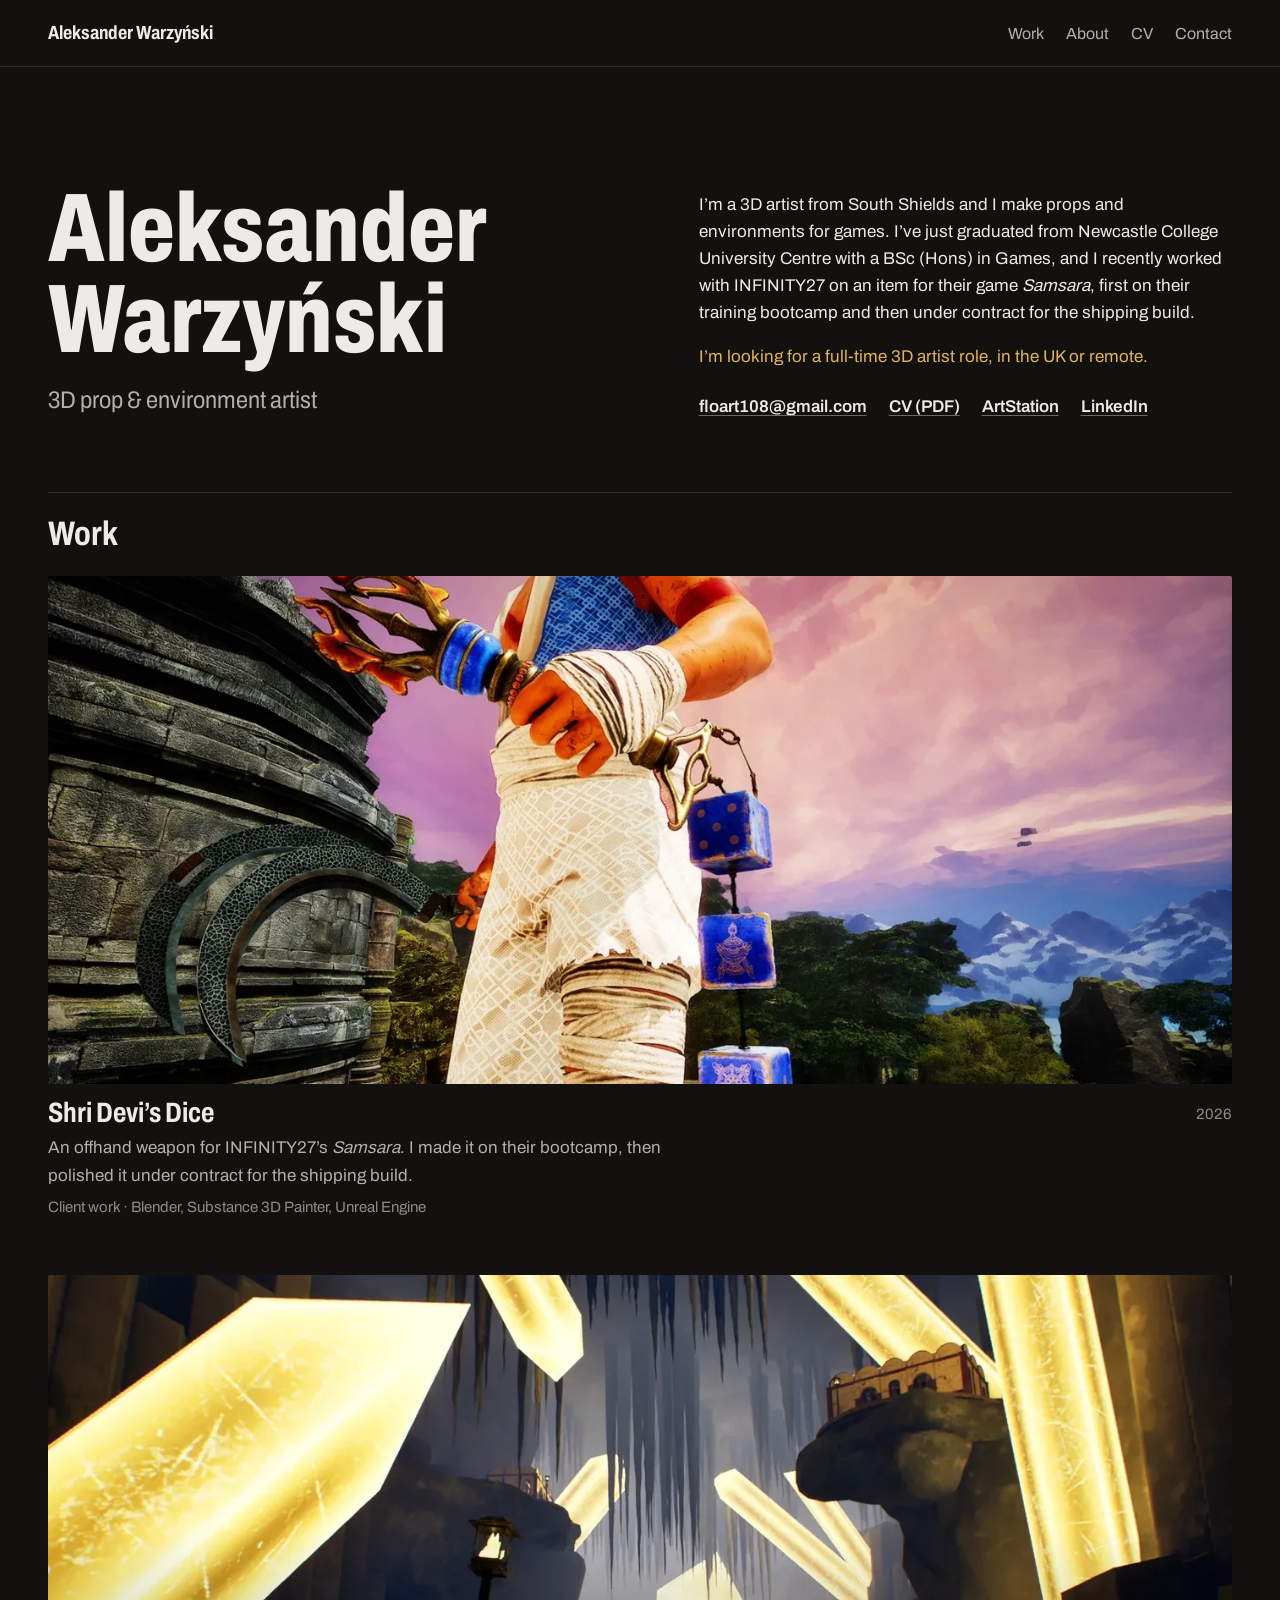
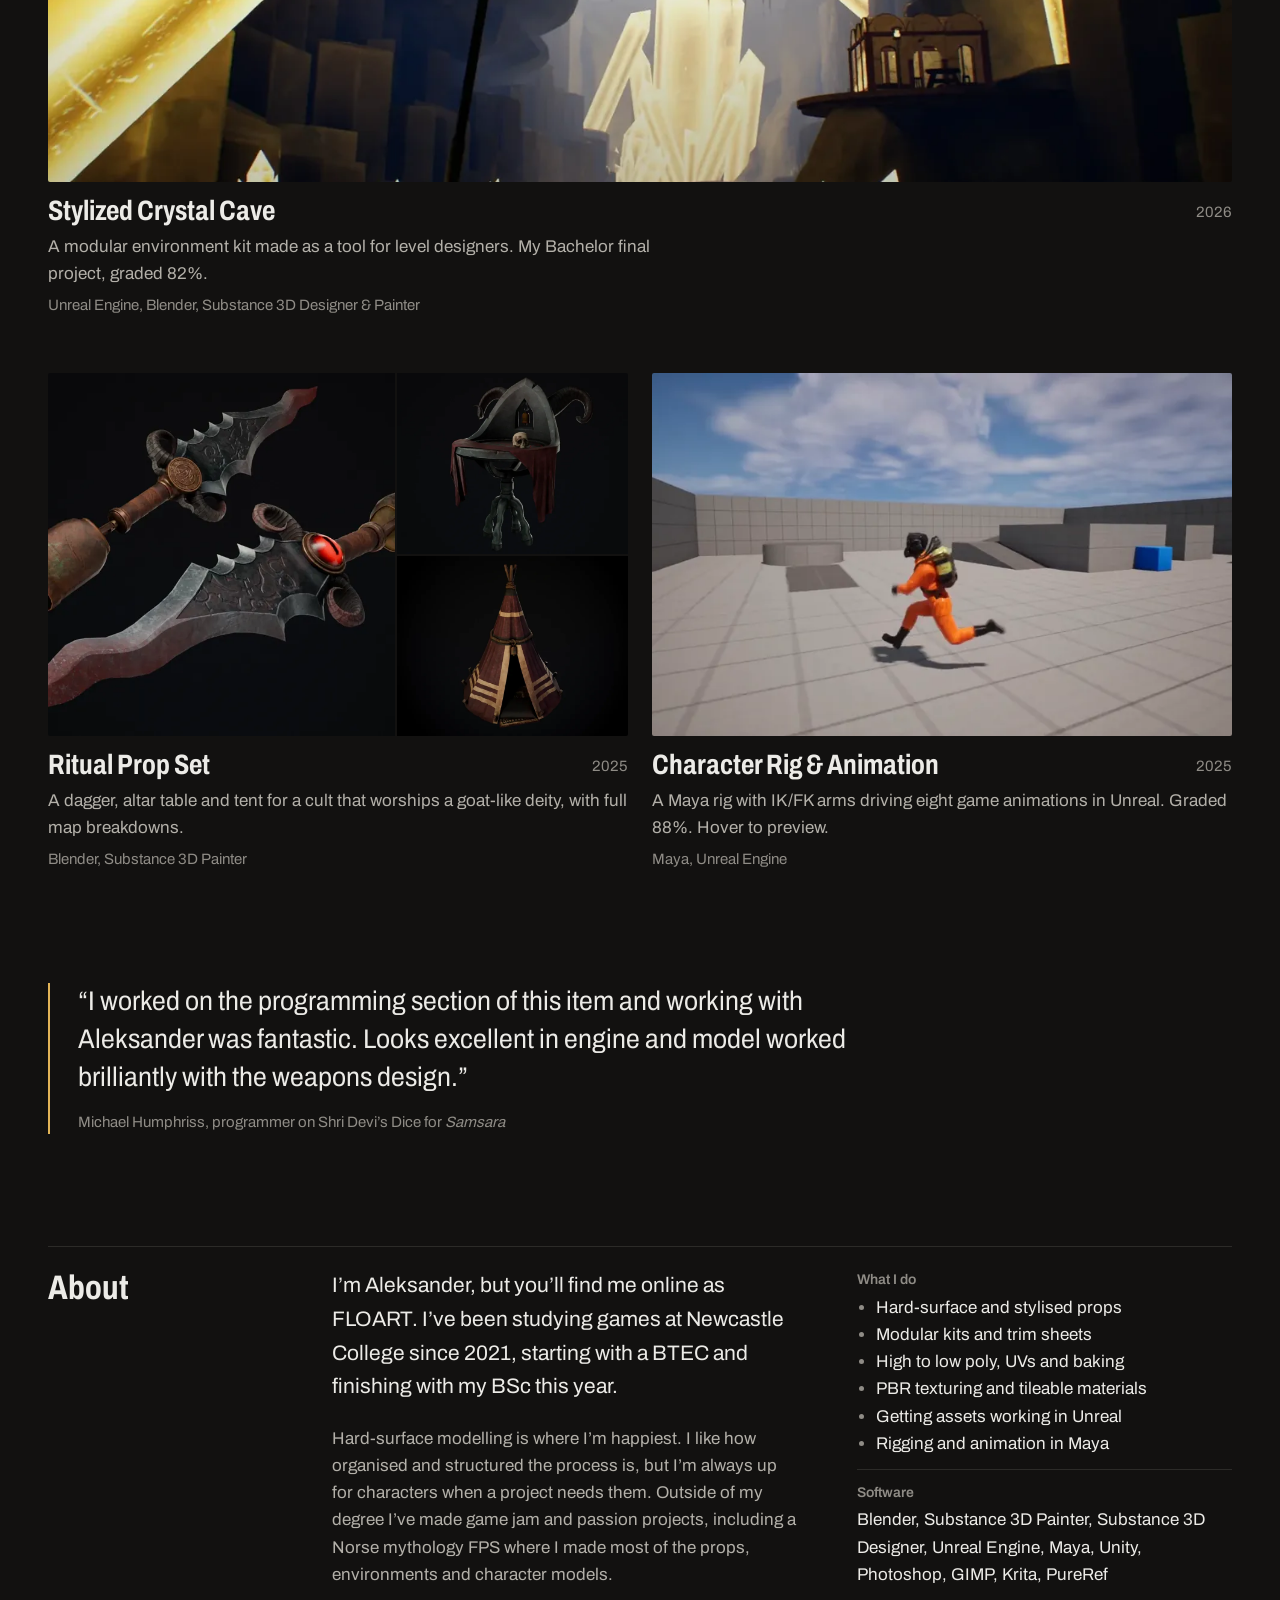
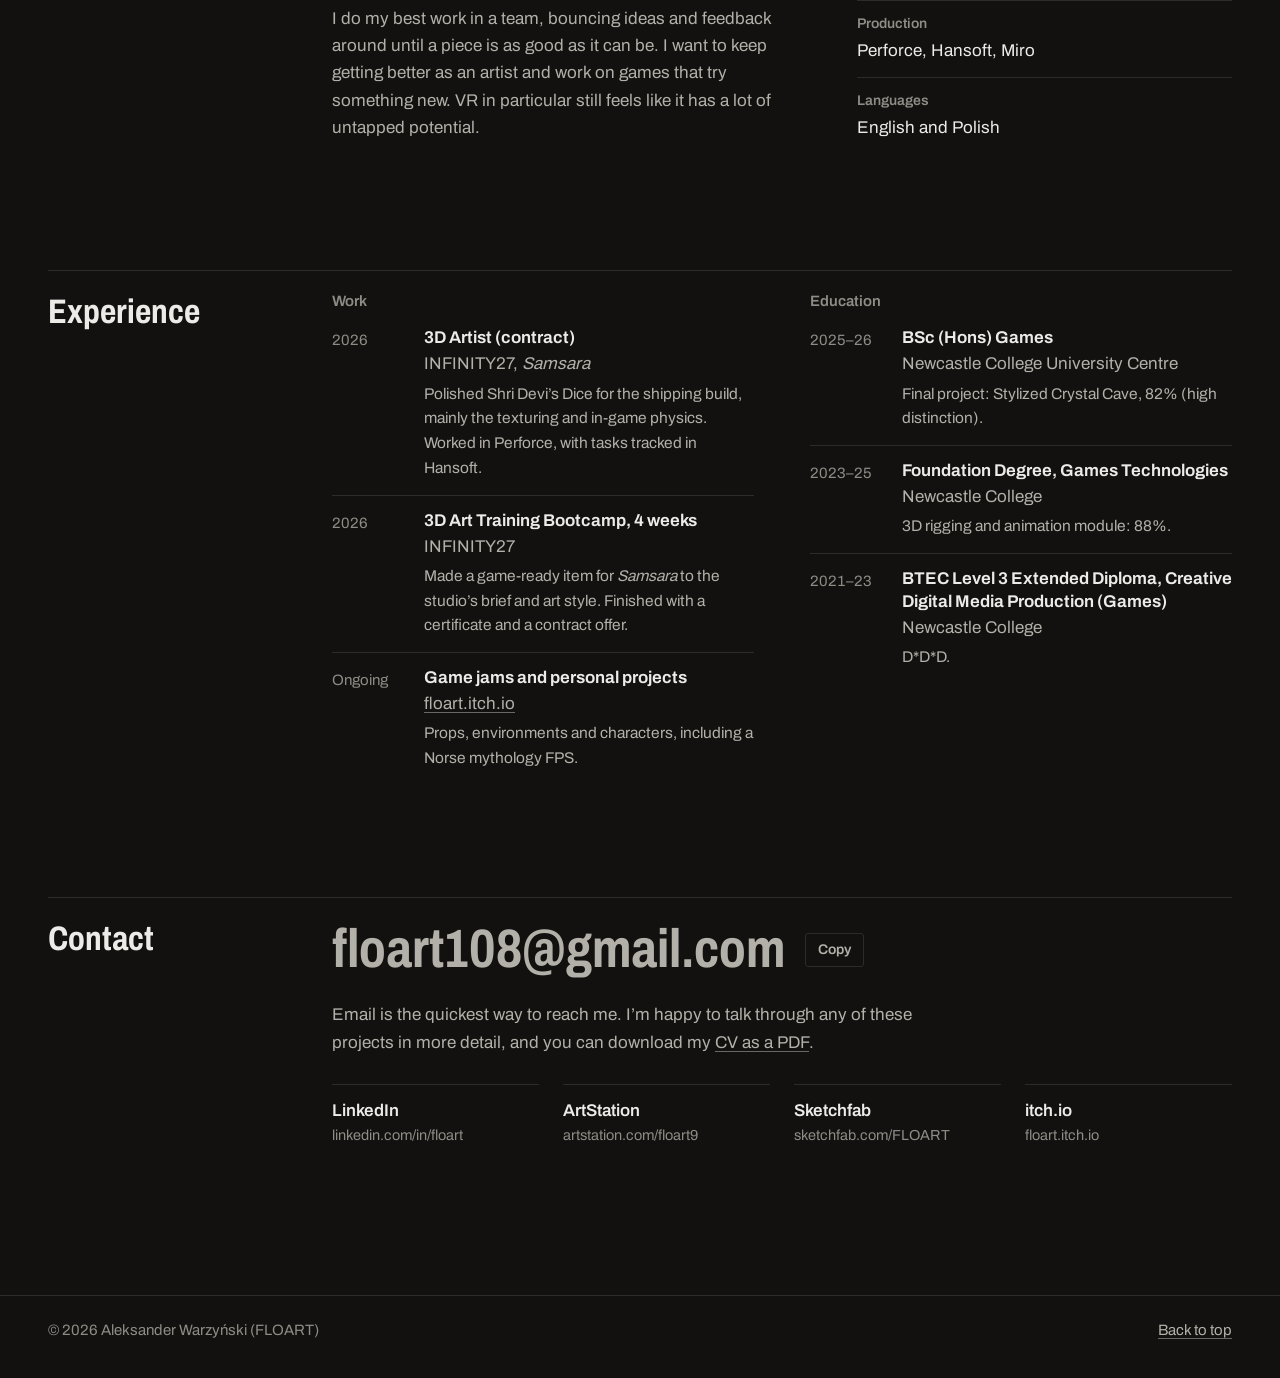
==== commit 0f9042db: "Redesign portfolio: art-first layout, email and CV, no AI tells Design - Dark neutral theme so the r" ====
--- a/index.html
+++ b/index.html
@@ -1,26 +1,28 @@
 <!doctype html>
-<html lang="en-GB" class="no-js">
+<html lang="en-GB">
 <head>
   <meta charset="utf-8">
   <meta name="viewport" content="width=device-width, initial-scale=1">
-  <title>Aleksander Warzyński — 3D Prop &amp; Environment Artist</title>
-  <meta name="description" content="Aleksander Warzyński (FLOART) is a 3D prop and environment artist for games: game-ready assets in Blender, Substance and Unreal Engine, including contract work for INFINITY27's Samsara.">
+  <title>Aleksander Warzyński | 3D Prop &amp; Environment Artist</title>
+  <meta name="description" content="Portfolio of Aleksander Warzyński (FLOART), a 3D prop and environment artist from the North East of England. Game-ready assets in Blender, Substance and Unreal Engine, including contract work on INFINITY27's Samsara.">
+  <meta name="author" content="Aleksander Warzyński">
   <link rel="canonical" href="https://olivernealdev.github.io/aleksander-warzynski/">
-  <meta name="theme-color" content="#eceaf9">
+  <meta name="theme-color" content="#121110">
 
   <meta property="og:type" content="website">
-  <meta property="og:title" content="Aleksander Warzyński — 3D Prop & Environment Artist">
-  <meta property="og:description" content="Game-ready props and modular environments, from blockout to shipping build.">
+  <meta property="og:site_name" content="Aleksander Warzyński">
+  <meta property="og:title" content="Aleksander Warzyński | 3D Prop &amp; Environment Artist">
+  <meta property="og:description" content="Game-ready props and environments in Blender, Substance and Unreal Engine.">
   <meta property="og:url" content="https://olivernealdev.github.io/aleksander-warzynski/">
-  <meta property="og:image" content="https://olivernealdev.github.io/aleksander-warzynski/img/site/og.jpg">
+  <meta property="og:image" content="https://olivernealdev.github.io/aleksander-warzynski/img/og/home.jpg">
+  <meta property="og:image:width" content="1200">
+  <meta property="og:image:height" content="630">
+  <meta property="og:image:alt" content="A stylised cave lit by giant golden crystals, from Aleksander's Stylized Crystal Cave environment.">
   <meta name="twitter:card" content="summary_large_image">
 
-  <link rel="icon" href="favicon.svg" type="image/svg+xml">
+  <link rel="icon" href="favicon.png" type="image/png">
   <link rel="apple-touch-icon" href="img/site/touch-icon.png">
-  <link rel="preconnect" href="https://fonts.googleapis.com">
-  <link rel="preconnect" href="https://fonts.gstatic.com" crossorigin>
-  <link href="https://fonts.googleapis.com/css2?family=Manrope:wght@400;500;600;700;800&family=Unbounded:wght@400;500;600;700&display=swap" rel="stylesheet">
-  <link rel="preload" as="image" href="img/site/hero.webp" fetchpriority="high">
+  <link rel="preload" href="fonts/archivo.woff2" as="font" type="font/woff2" crossorigin>
   <link rel="stylesheet" href="css/style.css">
 
   <script type="application/ld+json">
@@ -30,11 +32,13 @@
     "name": "Aleksander Warzyński",
     "alternateName": "FLOART",
     "jobTitle": "3D Prop & Environment Artist",
+    "email": "mailto:floart108@gmail.com",
     "url": "https://olivernealdev.github.io/aleksander-warzynski/",
-    "image": "https://olivernealdev.github.io/aleksander-warzynski/img/site/og.jpg",
+    "image": "https://olivernealdev.github.io/aleksander-warzynski/img/og/home.jpg",
     "address": { "@type": "PostalAddress", "addressLocality": "South Shields", "addressCountry": "GB" },
+    "alumniOf": { "@type": "CollegeOrUniversity", "name": "Newcastle College University Centre" },
     "knowsLanguage": ["en", "pl"],
-    "knowsAbout": ["3D modelling", "Game art", "Hard-surface modelling", "Modular environments", "PBR texturing", "Unreal Engine", "Blender", "Substance 3D Painter", "Substance 3D Designer", "Rigging", "Animation"],
+    "knowsAbout": ["3D modelling", "Game art", "Hard-surface modelling", "Modular environments", "Trim sheets", "PBR texturing", "Unreal Engine", "Blender", "Substance 3D Painter", "Substance 3D Designer", "Rigging", "Animation"],
     "sameAs": [
       "https://www.linkedin.com/in/floart/",
       "https://www.artstation.com/floart9",
@@ -45,331 +49,233 @@
   </script>
 </head>
 <body>
-  <a class="skip-link" href="#main">Skip to content</a>
-
-  <header class="site-header">
+  <a class="skip" href="#main">Skip to content</a>
+
+  <header class="top">
     <div class="wrap">
-      <a class="brand" href="./" aria-label="Aleksander Warzyński, home">
-        <span class="brand-mark" aria-hidden="true">AW</span>
-        <span class="brand-name">Aleksander Warzyński<small>3D Prop &amp; Environment Artist</small></span>
-      </a>
-      <button class="nav-toggle" type="button" aria-expanded="false" aria-controls="site-nav" aria-label="Menu">
-        <svg viewBox="0 0 24 24" fill="none" stroke="currentColor" stroke-width="2" stroke-linecap="round" aria-hidden="true"><path d="M4 7h16M4 12h16M4 17h16"/></svg>
-      </button>
-      <nav class="nav" id="site-nav" aria-label="Main">
+      <a class="name" href="./">Aleksander Warzyński</a>
+      <nav aria-label="Main">
         <a href="#work">Work</a>
         <a href="#about">About</a>
-        <a href="#experience">Experience</a>
-        <a class="btn btn-primary" href="#contact">Get in touch</a>
+        <a href="cv.pdf">CV</a>
+        <a href="#contact">Contact</a>
       </nav>
     </div>
   </header>
 
   <main id="main">
-    <!-- Hero -->
-    <section class="hero" aria-labelledby="hero-title">
-      <div class="wrap">
-        <div class="hero-frame">
-          <div class="hero-media">
-            <img src="img/site/hero.webp" srcset="img/site/hero-sm.webp 800w, img/site/hero.webp 2000w" sizes="(max-width: 720px) 100vw, 1200px" width="2000" height="1125" alt="A lavender 3D scene of chrome, glass and iridescent objects: a glass sphere, floating rings, a chrome cube and metallic spheres on pedestals.">
-          </div>
-          <div class="hero-card">
-            <span class="status"><i aria-hidden="true"></i>Open to 3D artist roles · UK &amp; remote</span>
-            <h1 id="hero-title">Aleksander Warzyński</h1>
-            <p class="hero-role"><span class="iri-text">3D Prop &amp; Environment Artist</span></p>
-            <p class="hero-lede">I build game-ready props and modular environments, from silhouette and blockout through to baked, textured assets working in Unreal. Most recently I took a hero prop to shipping quality for INFINITY27’s <em>Samsara</em>.</p>
-            <div class="hero-actions">
-              <a class="btn btn-primary" href="#work">
-                View selected work
-                <svg viewBox="0 0 24 24" fill="none" stroke="currentColor" stroke-width="2.2" stroke-linecap="round" stroke-linejoin="round" aria-hidden="true"><path d="M12 5v14M5 12l7 7 7-7"/></svg>
-              </a>
-              <a class="btn btn-ghost" href="#contact">Contact</a>
-            </div>
-            <ul class="hero-meta">
-              <li><svg viewBox="0 0 24 24" fill="none" stroke="currentColor" stroke-width="2" stroke-linecap="round" stroke-linejoin="round" aria-hidden="true"><path d="M20 10c0 6-8 12-8 12s-8-6-8-12a8 8 0 0 1 16 0Z"/><circle cx="12" cy="10" r="3"/></svg>South Shields, UK</li>
-              <li><svg viewBox="0 0 24 24" fill="none" stroke="currentColor" stroke-width="2" stroke-linecap="round" stroke-linejoin="round" aria-hidden="true"><path d="m5 8 6 6M4 14l6-6 2-3M2 5h12M7 2h1M22 22l-5-10-5 10M14 18h6"/></svg>English &amp; Polish</li>
-              <li><svg viewBox="0 0 24 24" fill="none" stroke="currentColor" stroke-width="2" stroke-linecap="round" stroke-linejoin="round" aria-hidden="true"><path d="M21 8 12 3 3 8v8l9 5 9-5V8Z"/><path d="m3 8 9 5 9-5M12 13v8"/></svg>Blender · Substance · Unreal</li>
-            </ul>
-          </div>
+    <section class="wrap intro" aria-labelledby="intro-title">
+      <div>
+        <h1 id="intro-title">Aleksander Warzyński</h1>
+        <p class="role">3D prop &amp; environment artist</p>
+      </div>
+      <div class="intro-body">
+        <p>I’m a 3D artist from South Shields and I make props and environments for games. I’ve just graduated from Newcastle College University Centre with a BSc (Hons) in Games, and I recently worked with INFINITY27 on an item for their game <i>Samsara</i>, first on their training bootcamp and then under contract for the shipping build.</p>
+        <p class="avail">I’m looking for a full-time 3D artist role, in the UK or remote.</p>
+        <p class="links">
+          <a href="mailto:floart108@gmail.com">floart108@gmail.com</a>
+          <a href="cv.pdf">CV (PDF)</a>
+          <a href="https://www.artstation.com/floart9">ArtStation</a>
+          <a href="https://www.linkedin.com/in/floart/">LinkedIn</a>
+        </p>
+      </div>
+    </section>
+
+    <section class="wrap work" id="work" aria-labelledby="work-title">
+      <h2 class="section-title" id="work-title">Work</h2>
+
+      <div class="tiles">
+        <a class="tile tile--wide" href="work/shri-devis-dice.html">
+          <div class="tile-media">
+            <img src="img/dice/card.webp" srcset="img/dice/card-sm.webp 800w, img/dice/card.webp 1400w" sizes="(max-width: 1340px) 94vw, 1240px" width="1400" height="624" fetchpriority="high" alt="Shri Devi's Dice hanging from a character's belt in Samsara, in front of a stone temple under a pink sky.">
+          </div>
+          <div class="tile-text">
+            <h3>Shri Devi’s Dice</h3>
+            <span class="year">2026</span>
+            <p>An offhand weapon for INFINITY27’s <i>Samsara</i>. I made it on their bootcamp, then polished it under contract for the shipping build.</p>
+            <p class="meta">Client work · Blender, Substance 3D Painter, Unreal Engine</p>
+          </div>
+        </a>
+
+        <a class="tile tile--wide" href="work/crystal-cave.html">
+          <div class="tile-media">
+            <img src="img/cave/card.webp" srcset="img/cave/card-sm.webp 800w, img/cave/card.webp 1400w" sizes="(max-width: 1340px) 94vw, 1240px" width="1400" height="718" loading="lazy" alt="A dark cave lit by giant glowing golden crystals, with small buildings perched on rock pillars.">
+          </div>
+          <div class="tile-text">
+            <h3>Stylized Crystal Cave</h3>
+            <span class="year">2026</span>
+            <p>A modular environment kit made as a tool for level designers. My Bachelor final project, graded 82%.</p>
+            <p class="meta">Unreal Engine, Blender, Substance 3D Designer &amp; Painter</p>
+          </div>
+        </a>
+
+        <a class="tile" href="work/ritual-props.html">
+          <div class="tile-media">
+            <div class="mosaic">
+              <img src="img/props/dagger-render-sm.webp" width="800" height="600" loading="lazy" alt="Sacrificial dagger with a bell pommel, ram horns and a red eye gem.">
+              <img src="img/props/table-render-sm.webp" width="800" height="600" loading="lazy" alt="Horned ritual table draped in red cloth, with a skull and a bell.">
+              <img src="img/props/tent-render-sm.webp" width="800" height="600" loading="lazy" alt="Red and cream striped cultist tent with a bell over the entrance.">
+            </div>
+          </div>
+          <div class="tile-text">
+            <h3>Ritual Prop Set</h3>
+            <span class="year">2025</span>
+            <p>A dagger, altar table and tent for a cult that worships a goat-like deity, with full map breakdowns.</p>
+            <p class="meta">Blender, Substance 3D Painter</p>
+          </div>
+        </a>
+
+        <a class="tile" href="work/rigging-animation.html" data-preview>
+          <div class="tile-media">
+            <video src="video/animation-loop.mp4" poster="img/rig/poster-sm.webp" muted loop playsinline preload="none" aria-hidden="true"></video>
+          </div>
+          <div class="tile-text">
+            <h3>Character Rig &amp; Animation</h3>
+            <span class="year">2025</span>
+            <p>A Maya rig with IK/FK arms driving eight game animations in Unreal. Graded 88%.<span class="hover-hint"> Hover to preview.</span></p>
+            <p class="meta">Maya, Unreal Engine</p>
+          </div>
+        </a>
+      </div>
+
+      <figure class="quote">
+        <blockquote>
+          <p>“I worked on the programming section of this item and working with Aleksander was fantastic. Looks excellent in engine and model worked brilliantly with the weapons design.”</p>
+        </blockquote>
+        <figcaption>Michael Humphriss, programmer on Shri Devi’s Dice for <i>Samsara</i></figcaption>
+      </figure>
+    </section>
+
+    <section class="wrap section" id="about" aria-labelledby="about-title">
+      <div class="split">
+        <h2 id="about-title">About</h2>
+        <div class="about">
+          <div class="prose">
+            <p>I’m Aleksander, but you’ll find me online as FLOART. I’ve been studying games at Newcastle College since 2021, starting with a BTEC and finishing with my BSc this year.</p>
+            <p>Hard-surface modelling is where I’m happiest. I like how organised and structured the process is, but I’m always up for characters when a project needs them. Outside of my degree I’ve made game jam and passion projects, including a Norse mythology FPS where I made most of the props, environments and character models.</p>
+            <p>I do my best work in a team, bouncing ideas and feedback around until a piece is as good as it can be. I want to keep getting better as an artist and work on games that try something new. VR in particular still feels like it has a lot of untapped potential.</p>
+          </div>
+          <dl class="facts">
+            <div>
+              <dt>What I do</dt>
+              <dd>
+                <ul>
+                  <li>Hard-surface and stylised props</li>
+                  <li>Modular kits and trim sheets</li>
+                  <li>High to low poly, UVs and baking</li>
+                  <li>PBR texturing and tileable materials</li>
+                  <li>Getting assets working in Unreal</li>
+                  <li>Rigging and animation in Maya</li>
+                </ul>
+              </dd>
+            </div>
+            <div>
+              <dt>Software</dt>
+              <dd>Blender, Substance 3D Painter, Substance 3D Designer, Unreal Engine, Maya, Unity, Photoshop, GIMP, Krita, PureRef</dd>
+            </div>
+            <div>
+              <dt>Production</dt>
+              <dd>Perforce, Hansoft, Miro</dd>
+            </div>
+            <div>
+              <dt>Languages</dt>
+              <dd>English and Polish</dd>
+            </div>
+          </dl>
         </div>
-
-        <ul class="highlights" aria-label="Highlights">
-          <li class="highlight reveal"><b>Contract</b><span>Hired by INFINITY27 after their bootcamp to polish a prop for <em>Samsara</em>’s shipping build</span></li>
-          <li class="highlight reveal"><b>15.5k tris</b><span>Hero offhand weapon with three 4K texture maps and in-game physics</span></li>
-          <li class="highlight reveal"><b>82%</b><span>High distinction for a modular crystal-cave environment kit, my Bachelor final project</span></li>
-          <li class="highlight reveal"><b>8 animations</b><span>Full character rig built in Maya, animated and set up in Unreal (88%)</span></li>
-        </ul>
-      </div>
-    </section>
-
-    <!-- Work -->
-    <section class="section" id="work" aria-labelledby="work-title">
-      <div class="wrap">
-        <div class="section-head reveal">
+      </div>
+    </section>
+
+    <section class="wrap section" id="experience" aria-labelledby="exp-title">
+      <div class="split">
+        <h2 id="exp-title">Experience</h2>
+        <div class="history">
           <div>
-            <span class="eyebrow">Selected work</span>
-            <h2 id="work-title">Built for the engine</h2>
-          </div>
-          <p>Four projects that cover the full pipeline: research, modelling, baking, texturing and getting assets working in engine.</p>
+            <h3>Work</h3>
+            <ol class="entries">
+              <li>
+                <span class="when">2026</span>
+                <div>
+                  <h4>3D Artist (contract)</h4>
+                  <span class="where">INFINITY27, <i>Samsara</i></span>
+                  <p>Polished Shri Devi’s Dice for the shipping build, mainly the texturing and in-game physics. Worked in Perforce, with tasks tracked in Hansoft.</p>
+                </div>
+              </li>
+              <li>
+                <span class="when">2026</span>
+                <div>
+                  <h4>3D Art Training Bootcamp, 4 weeks</h4>
+                  <span class="where">INFINITY27</span>
+                  <p>Made a game-ready item for <i>Samsara</i> to the studio’s brief and art style. Finished with a certificate and a contract offer.</p>
+                </div>
+              </li>
+              <li>
+                <span class="when">Ongoing</span>
+                <div>
+                  <h4>Game jams and personal projects</h4>
+                  <span class="where"><a href="https://floart.itch.io">floart.itch.io</a></span>
+                  <p>Props, environments and characters, including a Norse mythology FPS.</p>
+                </div>
+              </li>
+            </ol>
+          </div>
+          <div>
+            <h3>Education</h3>
+            <ol class="entries">
+              <li>
+                <span class="when">2025–26</span>
+                <div>
+                  <h4>BSc (Hons) Games</h4>
+                  <span class="where">Newcastle College University Centre</span>
+                  <p>Final project: Stylized Crystal Cave, 82% (high distinction).</p>
+                </div>
+              </li>
+              <li>
+                <span class="when">2023–25</span>
+                <div>
+                  <h4>Foundation Degree, Games Technologies</h4>
+                  <span class="where">Newcastle College</span>
+                  <p>3D rigging and animation module: 88%.</p>
+                </div>
+              </li>
+              <li>
+                <span class="when">2021–23</span>
+                <div>
+                  <h4>BTEC Level 3 Extended Diploma, Creative Digital Media Production (Games)</h4>
+                  <span class="where">Newcastle College</span>
+                  <p>D*D*D.</p>
+                </div>
+              </li>
+            </ol>
+          </div>
         </div>
-
-        <div class="projects">
-          <a class="project-feature reveal" href="work/shri-devis-dice.html">
-            <div class="project-media">
-              <span class="badge badge--pro">Client work</span>
-              <img src="img/dice/card-sm.webp" srcset="img/dice/card-sm.webp 800w, img/dice/card.webp 1400w" sizes="(max-width: 900px) 100vw, 700px" width="1400" height="624" loading="lazy" alt="Shri Devi's Dice held by a character in Samsara, in front of a stone temple under a pink sky.">
-            </div>
-            <div class="project-body">
-              <span class="project-kicker">INFINITY27 · Samsara · 2026</span>
-              <h3>Shri Devi’s Dice</h3>
-              <p>An offhand weapon depicting the divination dice of the goddess Shri Devi, made for INFINITY27’s game <em>Samsara</em>. Built during a 4-week bootcamp, then polished under contract for the shipping build.</p>
-              <ul class="project-points">
-                <li>Moodboards, research and 10 silhouette explorations</li>
-                <li>Mid-poly blockout → high-poly sculpt → 15,552-tri low-poly</li>
-                <li>Channel-packed 4K textures, in-game physics, Perforce workflow</li>
-              </ul>
-              <ul class="chips spec-row" aria-label="Software">
-                <li class="chip">Blender</li><li class="chip">Substance 3D Painter</li><li class="chip">Unreal Engine</li><li class="chip">Photoshop</li>
-              </ul>
-              <span class="more-link">View case study <svg viewBox="0 0 24 24" fill="none" stroke="currentColor" stroke-width="2.2" stroke-linecap="round" stroke-linejoin="round" aria-hidden="true"><path d="M5 12h14M13 5l7 7-7 7"/></svg></span>
-            </div>
-          </a>
-
-          <a class="project-feature reveal" href="work/crystal-cave.html">
-            <div class="project-media">
-              <span class="badge">82% · High distinction</span>
-              <img src="img/cave/card-sm.webp" srcset="img/cave/card-sm.webp 800w, img/cave/card.webp 1400w" sizes="(max-width: 900px) 100vw, 700px" width="1400" height="718" loading="lazy" alt="Stylized cave lit by giant glowing golden crystals, with small buildings perched on rock pillars.">
-            </div>
-            <div class="project-body">
-              <span class="project-kicker">Environment · Bachelor final project · 2026</span>
-              <h3>Stylized Crystal Cave</h3>
-              <p>A modular environment designed as a tool for level designers. My Bachelor research project into modular kit architecture, trim sheets and Substance 3D Designer.</p>
-              <ul class="project-points">
-                <li>13-piece architectural kit, 4,070 triangles in total</li>
-                <li>Shared trim sheet baked in Substance 3D Painter</li>
-                <li>Tileable floor material authored in Substance 3D Designer</li>
-              </ul>
-              <ul class="chips spec-row" aria-label="Software">
-                <li class="chip">Unreal Engine</li><li class="chip">Blender</li><li class="chip">Substance 3D Designer</li><li class="chip">Substance 3D Painter</li>
-              </ul>
-              <span class="more-link">View case study <svg viewBox="0 0 24 24" fill="none" stroke="currentColor" stroke-width="2.2" stroke-linecap="round" stroke-linejoin="round" aria-hidden="true"><path d="M5 12h14M13 5l7 7-7 7"/></svg></span>
-            </div>
-          </a>
-
-          <div class="project-pair">
-            <a class="project-card reveal" href="work/ritual-props.html">
-              <div class="project-media">
-                <span class="badge">3 props</span>
-                <div class="mosaic">
-                  <img src="img/props/dagger-render-sm.webp" width="800" height="600" loading="lazy" alt="Sacrificial dagger with a bell pommel, ram horns and a red eye gem.">
-                  <img src="img/props/table-render-sm.webp" width="800" height="600" loading="lazy" alt="Horned ritual table draped in red cloth with a skull and a bell.">
-                  <img src="img/props/tent-render-sm.webp" width="800" height="600" loading="lazy" alt="Red and cream striped cultist tent with a bell over the entrance.">
-                </div>
-              </div>
-              <div class="project-body">
-                <span class="project-kicker">Game-ready props · 2025</span>
-                <h3>Ritual Prop Set</h3>
-                <p>A dagger, altar table and tent for a cult devoted to a goat-like deity, designed as one set with a shared visual language. Full map breakdowns for each prop.</p>
-                <ul class="chips spec-row" aria-label="Software">
-                  <li class="chip">Blender</li><li class="chip">Substance 3D Painter</li><li class="chip">Krita</li>
-                </ul>
-                <span class="more-link">View case study <svg viewBox="0 0 24 24" fill="none" stroke="currentColor" stroke-width="2.2" stroke-linecap="round" stroke-linejoin="round" aria-hidden="true"><path d="M5 12h14M13 5l7 7-7 7"/></svg></span>
-              </div>
-            </a>
-
-            <a class="project-card reveal" href="work/rigging-animation.html" data-hover-video>
-              <div class="project-media">
-                <span class="badge">88% · Hover to play</span>
-                <video src="video/animation-loop.mp4" poster="img/rig/poster-sm.webp" muted loop playsinline preload="none" aria-hidden="true"></video>
-              </div>
-              <div class="project-body">
-                <span class="project-kicker">Rigging &amp; animation · 2025</span>
-                <h3>Character Rig &amp; Animation Set</h3>
-                <p>A full Maya rig with IK/FK arms, finger controls and head space switching, driving eight game animations in Unreal Engine.</p>
-                <ul class="chips spec-row" aria-label="Software">
-                  <li class="chip">Maya</li><li class="chip">Unreal Engine</li>
-                </ul>
-                <span class="more-link">View case study <svg viewBox="0 0 24 24" fill="none" stroke="currentColor" stroke-width="2.2" stroke-linecap="round" stroke-linejoin="round" aria-hidden="true"><path d="M5 12h14M13 5l7 7-7 7"/></svg></span>
-              </div>
-            </a>
-          </div>
-        </div>
-      </div>
-    </section>
-
-    <!-- Testimonial -->
-    <section class="section" aria-label="Testimonial">
-      <div class="wrap">
-        <figure class="quote reveal">
-          <svg class="mark" viewBox="0 0 24 24" fill="currentColor" aria-hidden="true"><path d="M9.6 6C6.5 7.3 4.5 10 4.5 13.4c0 2.7 1.6 4.6 3.9 4.6 2 0 3.5-1.5 3.5-3.4 0-1.8-1.3-3.2-3-3.3.3-1.5 1.6-3 3.4-3.8L9.6 6Zm9 0c-3.1 1.3-5.1 4-5.1 7.4 0 2.7 1.6 4.6 3.9 4.6 2 0 3.5-1.5 3.5-3.4 0-1.8-1.3-3.2-3-3.3.3-1.5 1.6-3 3.4-3.8L18.6 6Z"/></svg>
-          <blockquote>
-            <p>I worked on the programming section of this item and working with Aleksander was fantastic. Looks excellent in engine and model worked brilliantly with the weapons design.</p>
-          </blockquote>
-          <figcaption><b>Michael Humphriss</b>, Games &amp; Software Programmer, on <a href="work/shri-devis-dice.html">Shri Devi’s Dice</a> for <em>Samsara</em></figcaption>
-        </figure>
-      </div>
-    </section>
-
-    <!-- About -->
-    <section class="section" id="about" aria-labelledby="about-title">
-      <div class="wrap">
-        <div class="about">
-          <div class="about-text reveal">
-            <span class="eyebrow">About</span>
-            <h2 id="about-title" class="visually-hidden">About Aleksander</h2>
-            <p style="margin-top:18px">I’m Aleksander, also known as FLOART: a 3D artist from the North East of England who makes props and environments for games.</p>
-            <p>Hard-surface modelling is where I’m happiest. The organised, structured process just clicks with me, though I’m always up for characters when a project needs them. Outside my degree I’ve made game-jam and passion projects, including a Norse-mythology FPS where I handled most of the props, environments and character models.</p>
-            <p>I do my best work in a team, trading ideas and feedback to get a piece to its strongest version. I want to keep improving as an artist and bring those skills to games that try something new. VR in particular still feels like a space with a lot of untapped potential.</p>
-            <dl class="facts">
-              <div class="fact"><dt>Focus</dt><dd>Game-ready props &amp; modular environments</dd></div>
-              <div class="fact"><dt>Pipeline</dt><dd>Blender → Substance → Unreal, Perforce</dd></div>
-              <div class="fact"><dt>Also</dt><dd>Rigging &amp; animation in Maya</dd></div>
-              <div class="fact"><dt>Languages</dt><dd>English &amp; Polish (native)</dd></div>
-            </dl>
-          </div>
-          <figure class="about-visual reveal">
-            <img src="img/site/ring-sm.webp" srcset="img/site/ring-sm.webp 800w, img/site/ring.webp 1100w" sizes="(max-width: 900px) 100vw, 480px" width="1100" height="1100" loading="lazy" alt="Close-up of an iridescent glass ring floating in a lavender scene.">
-          </figure>
-        </div>
-
-        <div class="skills">
-          <div class="skill reveal">
-            <h3><span><svg viewBox="0 0 24 24" fill="none" stroke="currentColor" stroke-width="2.2" stroke-linecap="round" stroke-linejoin="round" aria-hidden="true"><path d="M21 8 12 3 3 8v8l9 5 9-5V8Z"/><path d="m3 8 9 5 9-5M12 13v8"/></svg></span>Modelling</h3>
-            <ul><li>Hard-surface &amp; stylised props</li><li>Modular environment kits</li><li>High → low poly &amp; baking</li><li>Topology to a triangle budget</li><li>UV unwrapping &amp; packing</li></ul>
-          </div>
-          <div class="skill reveal">
-            <h3><span><svg viewBox="0 0 24 24" fill="none" stroke="currentColor" stroke-width="2.2" stroke-linecap="round" stroke-linejoin="round" aria-hidden="true"><path d="m19 11-8-8-8.6 8.6a2 2 0 0 0 0 2.8l5.2 5.2c.8.8 2 .8 2.8 0L19 11Z"/><path d="m5 2 5 5M2 13h15M22 20a2 2 0 1 1-4 0c0-1.6 1.7-2.4 2-4 .3 1.6 2 2.4 2 4Z"/></svg></span>Texturing</h3>
-            <ul><li>PBR texturing in Substance 3D Painter</li><li>Tileable materials in Substance 3D Designer</li><li>Trim sheets</li><li>Channel-packed maps (AO / Roughness / Metallic)</li></ul>
-          </div>
-          <div class="skill reveal">
-            <h3><span><svg viewBox="0 0 24 24" fill="none" stroke="currentColor" stroke-width="2.2" stroke-linecap="round" stroke-linejoin="round" aria-hidden="true"><rect x="2" y="6" width="20" height="12" rx="4"/><path d="M6 12h4M8 10v4M15 11h.01M18 13h.01"/></svg></span>Engine</h3>
-            <ul><li>Unreal Engine lighting &amp; set dressing</li><li>Asset import &amp; in-game physics</li><li>Unity</li><li>Perforce &amp; Hansoft</li></ul>
-          </div>
-          <div class="skill reveal">
-            <h3><span><svg viewBox="0 0 24 24" fill="none" stroke="currentColor" stroke-width="2.2" stroke-linecap="round" stroke-linejoin="round" aria-hidden="true"><circle cx="12" cy="5" r="2"/><path d="m9 20 3-6 3 6M6 8l6 2 6-2M12 10v4"/></svg></span>Rigging &amp; animation</h3>
-            <ul><li>Maya rigging: IK/FK &amp; space switching</li><li>Skin weighting</li><li>Game animation cycles</li><li>Additive animations for engine blending</li></ul>
-          </div>
-        </div>
-        <div class="tools reveal">
-          <span class="label">Tools</span>
-          <ul class="chips">
-            <li class="chip">Blender</li><li class="chip">Substance 3D Painter</li><li class="chip">Substance 3D Designer</li><li class="chip">Unreal Engine</li><li class="chip">Maya</li><li class="chip">Unity</li><li class="chip">Photoshop</li><li class="chip">GIMP</li><li class="chip">Krita</li><li class="chip">PureRef</li><li class="chip">Perforce</li><li class="chip">Hansoft</li>
+      </div>
+    </section>
+
+    <section class="wrap section contact" id="contact" aria-labelledby="contact-title">
+      <div class="split">
+        <h2 id="contact-title">Contact</h2>
+        <div>
+          <p class="email">
+            <a href="mailto:floart108@gmail.com">floart108@gmail.com</a>
+            <button class="copy" type="button" data-copy="floart108@gmail.com">Copy</button>
+          </p>
+          <p>Email is the quickest way to reach me. I’m happy to talk through any of these projects in more detail, and you can download my <a href="cv.pdf">CV as a PDF</a>.</p>
+          <ul class="elsewhere">
+            <li><a href="https://www.linkedin.com/in/floart/">LinkedIn<small>linkedin.com/in/floart</small></a></li>
+            <li><a href="https://www.artstation.com/floart9">ArtStation<small>artstation.com/floart9</small></a></li>
+            <li><a href="https://sketchfab.com/FLOART">Sketchfab<small>sketchfab.com/FLOART</small></a></li>
+            <li><a href="https://floart.itch.io">itch.io<small>floart.itch.io</small></a></li>
           </ul>
         </div>
       </div>
     </section>
-
-    <!-- Experience & education -->
-    <section class="section" id="experience" aria-labelledby="exp-title">
-      <div class="wrap">
-        <div class="section-head reveal">
-          <div>
-            <span class="eyebrow">Experience</span>
-            <h2 id="exp-title">Experience &amp; education</h2>
-          </div>
-        </div>
-        <div class="timeline-grid">
-          <div class="timeline-col reveal">
-            <h3>Work</h3>
-            <ol class="timeline">
-              <li>
-                <time>2026</time>
-                <div>
-                  <h4>3D Artist (contract)</h4>
-                  <span class="org">INFINITY27 · <em>Samsara</em></span>
-                  <p>Took Shri Devi’s Dice to shipping quality: refined texturing and in-game physics, working in Perforce with Hansoft task tracking.</p>
-                </div>
-              </li>
-              <li>
-                <time>2026</time>
-                <div>
-                  <h4>3D Art Training Bootcamp (4 weeks)</h4>
-                  <span class="org">INFINITY27</span>
-                  <p>Learned the full pipeline for a game-ready asset alongside the studio team. Completed with a certificate and a contract offer.</p>
-                </div>
-              </li>
-              <li>
-                <time>Ongoing</time>
-                <div>
-                  <h4>Indie projects &amp; game jams</h4>
-                  <span class="org"><a href="https://floart.itch.io" target="_blank" rel="noopener">floart.itch.io</a></span>
-                  <p>Props, environments and characters for personal projects, including a Norse-mythology FPS.</p>
-                </div>
-              </li>
-            </ol>
-          </div>
-          <div class="timeline-col reveal">
-            <h3>Education</h3>
-            <ol class="timeline">
-              <li>
-                <time>2025 – 26</time>
-                <div>
-                  <h4>BSc (Hons) Games</h4>
-                  <p>Final project: Stylized Crystal Cave, graded 82% (high distinction).</p>
-                </div>
-              </li>
-              <li>
-                <time>2023 – 25</time>
-                <div>
-                  <h4>Foundation Degree, Games Technologies</h4>
-                  <span class="org">Newcastle College</span>
-                  <p>3D rigging &amp; animation module: 88%.</p>
-                </div>
-              </li>
-              <li>
-                <time>2021 – 23</time>
-                <div>
-                  <h4>BTEC Level 3 Extended Diploma, Creative Digital Media Production (Games)</h4>
-                  <span class="org">Newcastle College</span>
-                  <p>Grade D*D*D.</p>
-                </div>
-              </li>
-            </ol>
-          </div>
-        </div>
-      </div>
-    </section>
-
-    <!-- Contact -->
-    <section class="section" id="contact" aria-labelledby="contact-title">
-      <div class="wrap">
-        <div class="contact reveal">
-          <div>
-            <span class="eyebrow">Contact</span>
-            <h2 id="contact-title">Let’s make something for your game.</h2>
-            <p>I’m looking for my next role as a 3D prop or environment artist. LinkedIn is the quickest way to reach me, and I’m happy to talk through any project in more detail.</p>
-          </div>
-          <ul class="contact-links">
-            <li><a href="https://www.linkedin.com/in/floart/" target="_blank" rel="noopener">
-              <span class="ico"><svg viewBox="0 0 24 24" fill="currentColor" aria-hidden="true"><path d="M20.45 20.45h-3.55v-5.57c0-1.33-.03-3.04-1.85-3.04-1.85 0-2.14 1.45-2.14 2.94v5.67H9.35V9h3.41v1.56h.05c.48-.9 1.64-1.85 3.37-1.85 3.6 0 4.27 2.37 4.27 5.46v6.28ZM5.34 7.43a2.06 2.06 0 1 1 0-4.13 2.06 2.06 0 0 1 0 4.13ZM7.12 20.45H3.56V9h3.56v11.45Z"/></svg></span>
-              <span><b>LinkedIn</b><small>Message me · linkedin.com/in/floart</small></span>
-              <svg class="arrow" viewBox="0 0 24 24" fill="none" stroke="currentColor" stroke-width="2.2" stroke-linecap="round" stroke-linejoin="round" aria-hidden="true"><path d="M7 17 17 7M8 7h9v9"/></svg>
-            </a></li>
-            <li><a href="https://www.artstation.com/floart9" target="_blank" rel="noopener">
-              <span class="ico"><svg viewBox="0 0 24 24" fill="currentColor" aria-hidden="true"><path d="m0 17.72 2.03 3.5a2.42 2.42 0 0 0 2.16 1.34h13.46l-2.8-4.84H0Zm24 .03c0-.49-.14-.94-.39-1.32L15.73 2.73a2.42 2.42 0 0 0-2.14-1.29H9.42l12.18 21.1 1.92-3.33c.38-.64.48-.92.48-1.46Zm-11.13-3.46L7.43 4.86l-5.45 9.43h10.89Z"/></svg></span>
-              <span><b>ArtStation</b><small>Full project posts · artstation.com/floart9</small></span>
-              <svg class="arrow" viewBox="0 0 24 24" fill="none" stroke="currentColor" stroke-width="2.2" stroke-linecap="round" stroke-linejoin="round" aria-hidden="true"><path d="M7 17 17 7M8 7h9v9"/></svg>
-            </a></li>
-            <li><a href="https://sketchfab.com/FLOART" target="_blank" rel="noopener">
-              <span class="ico"><svg viewBox="0 0 24 24" fill="none" stroke="currentColor" stroke-width="2" stroke-linecap="round" stroke-linejoin="round" aria-hidden="true"><path d="M21 8 12 3 3 8v8l9 5 9-5V8Z"/><path d="m3 8 9 5 9-5M12 13v8"/></svg></span>
-              <span><b>Sketchfab</b><small>Interactive 3D models</small></span>
-              <svg class="arrow" viewBox="0 0 24 24" fill="none" stroke="currentColor" stroke-width="2.2" stroke-linecap="round" stroke-linejoin="round" aria-hidden="true"><path d="M7 17 17 7M8 7h9v9"/></svg>
-            </a></li>
-            <li><a href="https://floart.itch.io" target="_blank" rel="noopener">
-              <span class="ico"><svg viewBox="0 0 24 24" fill="none" stroke="currentColor" stroke-width="2" stroke-linecap="round" stroke-linejoin="round" aria-hidden="true"><rect x="2" y="6" width="20" height="12" rx="4"/><path d="M6 12h4M8 10v4M15 11h.01M18 13h.01"/></svg></span>
-              <span><b>itch.io</b><small>Games &amp; game jams</small></span>
-              <svg class="arrow" viewBox="0 0 24 24" fill="none" stroke="currentColor" stroke-width="2.2" stroke-linecap="round" stroke-linejoin="round" aria-hidden="true"><path d="M7 17 17 7M8 7h9v9"/></svg>
-            </a></li>
-          </ul>
-        </div>
-      </div>
-    </section>
   </main>
 
-  <footer class="site-footer">
+  <footer class="foot">
     <div class="wrap">
-      <span>© <span id="year">2026</span> Aleksander Warzyński · FLOART</span>
-      <a href="#main">Back to top ↑</a>
+      <span>© <span data-year>2026</span> Aleksander Warzyński (FLOART)</span>
+      <a href="#main">Back to top</a>
     </div>
   </footer>
 
--- a/css/style.css
+++ b/css/style.css
@@ -1,548 +1,310 @@
-/* ==========================================================================
-   Aleksander Warzyński — portfolio
-   Palette sampled from Aleks's lavender / chrome / iridescent banner render.
-   ========================================================================== */
+/* Aleksander Warzyński, portfolio */
+
+@font-face {
+  font-family: "Archivo";
+  src: url("../fonts/archivo.woff2") format("woff2");
+  font-weight: 400 800;
+  font-stretch: 75% 100%;
+  font-display: swap;
+}
 
 :root {
-  color-scheme: light;
-
-  --bg: #eceaf9;
-  --bg-deep: #dedbf4;
-  --surface: #f8f7fe;
-  --glass: rgba(250, 249, 255, 0.62);
-  --glass-edge: rgba(255, 255, 255, 0.75);
-
-  --ink: #1c1946;
-  --ink-2: #474479;
-  --ink-3: #6f6c9f;
-  --line: rgba(28, 25, 70, 0.12);
-
-  --periwinkle: #8b8fe8;
-  --indigo: #4f4fd0;
-  --violet: #7a4fdc;
-  --magenta: #c23fb4;
-  --pink: #ee8fd4;
-  --plum: #7b2a6c;
-  --night: #16133a;
-
-  --iridescent: linear-gradient(115deg, #6d72f2 0%, #9a5ae6 45%, #d955c0 80%, #f28fcf 100%);
-  --focus: 0 0 0 3px #fff, 0 0 0 5px var(--violet);
-
-  --radius-lg: 28px;
-  --radius: 18px;
-  --radius-sm: 12px;
-  --shadow-soft: 0 1px 2px rgba(28, 25, 70, 0.06), 0 10px 30px -12px rgba(52, 40, 140, 0.28);
-  --shadow-lift: 0 2px 4px rgba(28, 25, 70, 0.06), 0 26px 50px -20px rgba(52, 40, 140, 0.45);
-
-  --font-display: "Unbounded", "Segoe UI", system-ui, sans-serif;
-  --font-body: "Manrope", "Segoe UI", system-ui, sans-serif;
-
-  --wrap: 1200px;
-  --gutter: clamp(16px, 4vw, 40px);
-  --header-h: 68px;
-}
-
-*,
-*::before,
-*::after { box-sizing: border-box; }
-
-html { scroll-behavior: smooth; scroll-padding-top: calc(var(--header-h) + 16px); }
-@media (prefers-reduced-motion: reduce) { html { scroll-behavior: auto; } }
+  color-scheme: dark;
+
+  --bg: #121110;
+  --panel: #1b1a18;
+  --line: #2c2b28;
+  --text: #ecebe7;
+  --text-2: #b3b0a9;
+  --text-3: #8f8c86;
+  --gold: #e2b457;
+
+  --wrap: 1240px;
+  --pad: clamp(16px, 4vw, 48px);
+}
+
+*, *::before, *::after { box-sizing: border-box; }
+
+html { -webkit-text-size-adjust: 100%; }
 
 body {
   margin: 0;
-  font-family: var(--font-body);
+  background: var(--bg);
+  color: var(--text);
+  font-family: "Archivo", "Helvetica Neue", Arial, sans-serif;
   font-size: 17px;
-  line-height: 1.65;
-  color: var(--ink);
-  background-color: var(--bg);
-  -webkit-font-smoothing: antialiased;
-  text-rendering: optimizeLegibility;
-}
-/* Soft lavender glow, fixed behind the page on its own layer (cheaper than background-attachment: fixed) */
-body::before {
-  content: ""; position: fixed; inset: 0; z-index: -1; pointer-events: none;
-  background:
-    radial-gradient(1100px 700px at 8% -10%, rgba(139, 143, 232, 0.35), transparent 60%),
-    radial-gradient(900px 600px at 105% 30%, rgba(238, 143, 212, 0.22), transparent 60%),
-    radial-gradient(900px 700px at 20% 110%, rgba(122, 79, 220, 0.16), transparent 60%);
+  line-height: 1.6;
 }
 
 img, video, iframe { display: block; max-width: 100%; }
 img { height: auto; }
-a { color: inherit; }
 p { margin: 0 0 1em; }
-h1, h2, h3, h4 { font-family: var(--font-display); line-height: 1.12; margin: 0; letter-spacing: -0.01em; font-weight: 600; }
-::selection { background: rgba(122, 79, 220, 0.25); }
-
-:focus-visible { outline: none; box-shadow: var(--focus); border-radius: 8px; }
-
-.skip-link {
-  position: absolute; left: 12px; top: -60px; z-index: 100;
-  background: var(--night); color: #fff; padding: 10px 16px; border-radius: 10px; text-decoration: none;
-}
-.skip-link:focus { top: 12px; }
-
-.wrap { width: min(100% - 2 * var(--gutter), var(--wrap)); margin-inline: auto; }
-.visually-hidden { position: absolute !important; width: 1px; height: 1px; overflow: hidden; clip: rect(0 0 0 0); white-space: nowrap; }
-
-/* ---------- Header ---------- */
-.site-header {
-  position: sticky; top: 0; z-index: 50;
-  height: var(--header-h);
-  background: rgba(236, 234, 249, 0.72);
-  backdrop-filter: blur(16px) saturate(1.4);
-  -webkit-backdrop-filter: blur(16px) saturate(1.4);
-  border-bottom: 1px solid rgba(255, 255, 255, 0.6);
-}
-.site-header .wrap { height: 100%; display: flex; align-items: center; justify-content: space-between; gap: 16px; }
-
-.brand { display: inline-flex; align-items: center; gap: 12px; text-decoration: none; }
-.brand-mark {
-  width: 38px; height: 38px; border-radius: 12px; display: grid; place-items: center;
-  background: var(--iridescent); color: #fff;
-  font-family: var(--font-display); font-weight: 700; font-size: 14px; letter-spacing: 0.02em;
-  box-shadow: inset 0 1px 0 rgba(255,255,255,.5), 0 6px 16px -6px rgba(122, 79, 220, .7);
-}
-.brand-name { font-family: var(--font-display); font-weight: 600; font-size: 15px; line-height: 1.1; }
-.brand-name small { display: block; font-family: var(--font-body); font-weight: 600; font-size: 12px; color: var(--ink-3); letter-spacing: 0.02em; }
-
-.nav { display: flex; align-items: center; gap: 6px; }
-.nav a {
-  text-decoration: none; font-weight: 600; font-size: 15px; color: var(--ink-2);
-  padding: 8px 14px; border-radius: 999px; transition: background .2s, color .2s;
-}
-.nav a:hover { background: rgba(255,255,255,.7); color: var(--ink); }
-.nav a[aria-current="page"] { color: var(--ink); background: rgba(255,255,255,.75); }
-.nav .btn { margin-left: 6px; }
-
-.nav-toggle {
-  display: none; border: 0; background: rgba(255,255,255,.7); width: 44px; height: 44px; border-radius: 12px;
-  cursor: pointer; color: var(--ink);
-}
-.nav-toggle svg { width: 22px; height: 22px; margin: auto; }
-
-@media (max-width: 820px) {
-  .nav-toggle { display: grid; place-items: center; }
-  .nav {
-    position: fixed; inset: var(--header-h) 0 auto 0; flex-direction: column; align-items: stretch; gap: 4px;
-    padding: 12px var(--gutter) 20px; background: rgba(240, 238, 252, 0.97);
-    border-bottom: 1px solid var(--line); box-shadow: 0 20px 40px -20px rgba(28,25,70,.35);
-    transform: translateY(-8px); opacity: 0; visibility: hidden; transition: all .2s ease;
-  }
-  .nav.is-open { transform: none; opacity: 1; visibility: visible; }
-  .nav a { padding: 12px 14px; font-size: 17px; }
-  .nav .btn { margin: 8px 0 0; justify-content: center; }
-}
-
-/* ---------- Buttons & chips ---------- */
-.btn {
-  display: inline-flex; align-items: center; gap: 10px; justify-content: center;
-  font-family: var(--font-body); font-weight: 700; font-size: 15px; letter-spacing: 0.01em;
-  padding: 12px 20px; border-radius: 999px; text-decoration: none; cursor: pointer; border: 0;
-  transition: transform .2s ease, box-shadow .2s ease, background .2s;
-}
-.btn svg { width: 18px; height: 18px; flex: none; }
-.btn-primary {
-  color: #fff !important; background: var(--iridescent); background-size: 140% 100%;
-  box-shadow: inset 0 1px 0 rgba(255,255,255,.35), 0 10px 24px -10px rgba(122, 79, 220, .85);
-}
-.btn-primary:hover { transform: translateY(-2px); background-position: 100% 0; box-shadow: inset 0 1px 0 rgba(255,255,255,.35), 0 16px 30px -12px rgba(122, 79, 220, .9); }
-.btn-ghost { color: var(--ink); background: rgba(255,255,255,.7); box-shadow: inset 0 0 0 1px rgba(28,25,70,.12); }
-.btn-ghost:hover { background: #fff; transform: translateY(-2px); }
-.nav a.btn-primary:hover { background: var(--iridescent); }
-
-.chips { display: flex; flex-wrap: wrap; gap: 8px; padding: 0; margin: 0; list-style: none; }
-.chip {
-  font-size: 13px; font-weight: 700; color: var(--ink-2); line-height: 1;
-  padding: 7px 11px; border-radius: 999px; background: rgba(255,255,255,.72);
-  box-shadow: inset 0 0 0 1px rgba(28,25,70,.08);
-}
-.chip--accent { color: #fff; background: var(--night); box-shadow: none; }
-
-.eyebrow {
-  display: inline-flex; align-items: center; gap: 10px;
-  font-size: 13px; font-weight: 800; letter-spacing: .14em; text-transform: uppercase; color: var(--violet);
-}
-.eyebrow::before { content: ""; width: 22px; height: 2px; border-radius: 2px; background: var(--iridescent); }
-
-.status {
-  display: inline-flex; align-items: center; gap: 10px; font-weight: 700; font-size: 14px; color: var(--ink-2);
-  padding: 8px 14px 8px 12px; border-radius: 999px; background: rgba(255,255,255,.75);
-  box-shadow: inset 0 0 0 1px rgba(28,25,70,.08);
-}
-.status i { width: 9px; height: 9px; border-radius: 50%; background: #2fbf83; box-shadow: 0 0 0 4px rgba(47,191,131,.2); }
-
-/* ---------- Hero ---------- */
-.hero { position: relative; padding: clamp(16px, 2.5vw, 28px) 0 0; }
-.hero-frame {
-  position: relative; border-radius: var(--radius-lg); overflow: hidden;
-  min-height: clamp(560px, 78vh, 820px);
-  display: flex; align-items: center;
-  box-shadow: var(--shadow-lift);
-  background: #aeb0e6;
-}
-.hero-media { position: absolute; inset: 0; }
-.hero-media img { width: 100%; height: 100%; object-fit: cover; object-position: 58% 50%; animation: hero-in 1.6s cubic-bezier(.2,.7,.2,1) both; }
-.hero-media::after {
-  content: ""; position: absolute; inset: 0;
-  background: linear-gradient(90deg, rgba(40, 32, 110, .28) 0%, rgba(40,32,110,.05) 45%, transparent 70%);
-}
-@keyframes hero-in { from { transform: scale(1.06); filter: saturate(.7) blur(4px); } to { transform: none; filter: none; } }
-
-.hero-card {
-  position: relative; z-index: 1;
-  margin: clamp(16px, 4vw, 56px);
-  width: min(600px, 100%);
-  padding: clamp(24px, 3.4vw, 44px);
-  border-radius: 24px;
-  background: var(--glass);
-  backdrop-filter: blur(22px) saturate(1.5);
-  -webkit-backdrop-filter: blur(22px) saturate(1.5);
-  border: 1px solid var(--glass-edge);
-  box-shadow: 0 30px 60px -30px rgba(28, 20, 90, .55), inset 0 1px 0 rgba(255,255,255,.8);
-  animation: rise .9s .25s cubic-bezier(.2,.7,.2,1) both;
-}
-@keyframes rise { from { opacity: 0; transform: translateY(18px); } to { opacity: 1; transform: none; } }
-
-.hero h1 { font-size: clamp(34px, 5.2vw, 60px); font-weight: 700; margin: 18px 0 6px; letter-spacing: -0.02em; }
-.hero-role { font-family: var(--font-display); font-weight: 500; font-size: clamp(17px, 2vw, 22px); margin: 0 0 18px; }
-.iri-text { background: var(--iridescent); -webkit-background-clip: text; background-clip: text; color: transparent; }
-.hero-lede { font-size: clamp(16px, 1.5vw, 18px); color: var(--ink-2); margin-bottom: 22px; }
-.hero-actions { display: flex; flex-wrap: wrap; gap: 10px; margin-bottom: 22px; }
-.hero-meta { display: flex; flex-wrap: wrap; gap: 8px 18px; margin: 0; padding: 18px 0 0; list-style: none; border-top: 1px solid var(--line); font-size: 14px; font-weight: 600; color: var(--ink-2); }
-.hero-meta li { display: inline-flex; align-items: center; gap: 8px; }
-.hero-meta svg { width: 16px; height: 16px; color: var(--violet); }
-
-@media (max-width: 720px) {
-  .hero-frame { flex-direction: column; align-items: stretch; min-height: 0; background: transparent; box-shadow: none; overflow: visible; }
-  .hero-media { position: relative; aspect-ratio: 16 / 10; border-radius: 22px; overflow: hidden; box-shadow: var(--shadow-soft); }
-  .hero-card { margin: -48px 10px 0; width: auto; }
-}
-
-/* ---------- Highlights ---------- */
-.highlights { display: grid; grid-template-columns: repeat(4, 1fr); gap: 14px; margin: clamp(20px, 3vw, 32px) auto 0; padding: 0; list-style: none; }
-.highlight {
-  padding: 20px 20px 18px; border-radius: var(--radius); background: rgba(255,255,255,.62);
-  border: 1px solid rgba(255,255,255,.8); box-shadow: var(--shadow-soft);
-}
-.highlight b { display: block; font-family: var(--font-display); font-weight: 600; font-size: clamp(22px, 2.3vw, 28px); line-height: 1.1; margin-bottom: 8px; }
-.highlight span { display: block; font-size: 14.5px; line-height: 1.45; color: var(--ink-2); }
-@media (max-width: 960px) { .highlights { grid-template-columns: repeat(2, 1fr); } }
-@media (max-width: 460px) { .highlights { grid-template-columns: 1fr; } }
-
-/* ---------- Sections ---------- */
-.section { padding: clamp(64px, 9vw, 120px) 0 0; }
-.section-head { display: flex; flex-wrap: wrap; align-items: end; justify-content: space-between; gap: 16px 32px; margin-bottom: clamp(24px, 3.5vw, 40px); }
-.section-head h2 { font-size: clamp(28px, 3.8vw, 44px); margin-top: 12px; }
-.section-head p { max-width: 460px; margin: 0; color: var(--ink-2); }
-
-/* ---------- Project rows (home) ---------- */
-.projects { display: grid; gap: clamp(20px, 3vw, 32px); }
-
-.project-feature {
-  display: grid; grid-template-columns: 1.45fr 1fr; align-items: stretch;
-  border-radius: var(--radius-lg); overflow: hidden; text-decoration: none; color: inherit;
-  background: rgba(255,255,255,.62); border: 1px solid rgba(255,255,255,.85); box-shadow: var(--shadow-soft);
-  transition: transform .35s cubic-bezier(.2,.7,.2,1), box-shadow .35s;
-}
-.project-feature:nth-child(even) { grid-template-columns: 1fr 1.45fr; }
-.project-feature:nth-child(even) .project-media { order: 2; }
-.project-feature:hover { transform: translateY(-4px); box-shadow: var(--shadow-lift); }
-
-.project-media { position: relative; overflow: hidden; background: var(--night); min-height: 280px; }
-.project-media img, .project-media video { width: 100%; height: 100%; object-fit: cover; transition: transform .8s cubic-bezier(.2,.7,.2,1); }
-a:hover .project-media img { transform: scale(1.04); }
-.project-media .badge {
-  position: absolute; left: 16px; top: 16px; z-index: 2;
-  font-size: 12px; font-weight: 800; letter-spacing: .08em; text-transform: uppercase;
-  color: var(--ink); background: rgba(255,255,255,.88); padding: 7px 11px; border-radius: 999px;
-  backdrop-filter: blur(8px);
-}
-.project-media .badge--pro { color: #fff; background: rgba(22, 19, 58, .82); }
-
-.project-body { padding: clamp(24px, 3vw, 40px); display: flex; flex-direction: column; gap: 16px; }
-.project-body h3 { font-size: clamp(22px, 2.4vw, 30px); }
-.project-kicker { font-size: 13px; font-weight: 800; letter-spacing: .1em; text-transform: uppercase; color: var(--ink-3); }
-.project-body p { margin: 0; color: var(--ink-2); }
-.project-points { margin: 0; padding: 0; list-style: none; display: grid; gap: 8px; font-size: 15.5px; }
-.project-points li { display: grid; grid-template-columns: 18px 1fr; gap: 10px; }
-.project-points li::before { content: ""; width: 8px; height: 8px; margin-top: 9px; border-radius: 3px; background: var(--iridescent); transform: rotate(45deg); }
-.spec-row { display: flex; flex-wrap: wrap; gap: 8px; margin-top: auto; }
-.more-link { display: inline-flex; align-items: center; gap: 8px; font-weight: 800; color: var(--violet); }
-.more-link svg { width: 18px; height: 18px; transition: transform .25s; }
-a:hover .more-link svg { transform: translateX(4px); }
-
-.project-pair { display: grid; grid-template-columns: 1fr 1fr; gap: clamp(20px, 3vw, 32px); }
-.project-card {
-  display: flex; flex-direction: column; border-radius: var(--radius-lg); overflow: hidden; text-decoration: none; color: inherit;
-  background: rgba(255,255,255,.62); border: 1px solid rgba(255,255,255,.85); box-shadow: var(--shadow-soft);
-  transition: transform .35s cubic-bezier(.2,.7,.2,1), box-shadow .35s;
-}
-.project-card:hover { transform: translateY(-4px); box-shadow: var(--shadow-lift); }
-.project-card .project-media { aspect-ratio: 16 / 10; min-height: 0; }
-.project-card .project-body { flex: 1; }
-
-.mosaic { display: grid; grid-template-columns: 1.5fr 1fr; grid-template-rows: 1fr 1fr; gap: 3px; height: 100%; background: #0c0b1c; }
+h1, h2, h3, h4 { margin: 0; font-weight: 700; font-stretch: 78%; line-height: 1.1; }
+
+a {
+  color: inherit;
+  text-decoration-thickness: 1px;
+  text-underline-offset: 0.2em;
+  text-decoration-color: rgba(236, 235, 231, 0.4);
+}
+a:hover { color: var(--gold); text-decoration-color: currentColor; }
+
+:focus-visible { outline: 2px solid var(--gold); outline-offset: 3px; }
+::selection { background: var(--gold); color: var(--bg); }
+
+.wrap { width: min(100% - 2 * var(--pad), var(--wrap)); margin-inline: auto; }
+
+.skip { position: absolute; left: -9999px; top: 12px; z-index: 20; background: var(--text); color: var(--bg); padding: 8px 14px; }
+.skip:focus { left: 12px; }
+
+.visually-hidden {
+  position: absolute !important; width: 1px; height: 1px; overflow: hidden;
+  clip: rect(0 0 0 0); clip-path: inset(50%); white-space: nowrap;
+}
+
+/* Header */
+
+.top { border-bottom: 1px solid var(--line); }
+.top .wrap {
+  display: flex; flex-wrap: wrap; align-items: baseline; justify-content: space-between;
+  gap: 6px 24px; padding: 18px 0;
+}
+.top .name { font-weight: 700; font-stretch: 80%; font-size: 19px; text-decoration: none; }
+.top .name:hover { color: var(--text); }
+.top nav { display: flex; flex-wrap: wrap; gap: 4px 22px; font-size: 16px; }
+.top nav a { color: var(--text-2); text-decoration: none; }
+.top nav a:hover { color: var(--text); }
+.top nav a[aria-current] { color: var(--text); text-decoration: underline; text-decoration-color: var(--gold); }
+
+/* Home: intro */
+
+.intro {
+  display: grid; grid-template-columns: minmax(0, 1.1fr) minmax(0, 1fr);
+  gap: 28px 64px; align-items: end;
+  padding: clamp(48px, 9vw, 116px) 0 clamp(44px, 6vw, 72px);
+}
+.intro h1 { font-size: clamp(46px, 7.6vw, 108px); font-stretch: 75%; font-weight: 800; line-height: 0.94; }
+.intro .role { font-size: clamp(19px, 2vw, 24px); font-stretch: 88%; color: var(--text-2); margin: 16px 0 0; }
+.intro-body { max-width: 560px; color: var(--text-2); }
+.intro-body p:first-child { color: var(--text); }
+.avail { color: var(--gold); }
+.intro .links { display: flex; flex-wrap: wrap; gap: 6px 22px; margin: 22px 0 0; font-weight: 600; color: var(--text); }
+@media (max-width: 860px) { .intro { grid-template-columns: 1fr; } }
+
+/* Sections */
+
+.section { padding-top: clamp(64px, 9vw, 112px); }
+.work { border-top: 1px solid var(--line); padding-top: 22px; }
+.section-title { font-size: clamp(26px, 3vw, 34px); margin-bottom: 24px; }
+
+.split {
+  display: grid; grid-template-columns: 220px minmax(0, 1fr);
+  gap: 16px clamp(24px, 5vw, 72px);
+  border-top: 1px solid var(--line); padding-top: 22px;
+}
+.split > h2 { font-size: clamp(26px, 3vw, 34px); }
+@media (max-width: 860px) { .split { grid-template-columns: 1fr; } }
+
+/* Work tiles */
+
+.tiles {
+  display: grid; grid-template-columns: repeat(2, minmax(0, 1fr));
+  gap: clamp(36px, 5vw, 56px) clamp(16px, 2vw, 24px);
+}
+.tile { display: block; text-decoration: none; color: inherit; }
+.tile:hover { color: inherit; }
+.tile--wide { grid-column: 1 / -1; }
+.tile-media { position: relative; overflow: hidden; aspect-ratio: 16 / 10; background: var(--panel); border-radius: 2px; }
+.tile--wide .tile-media { aspect-ratio: 21 / 9; }
+.tile-media img, .tile-media video { width: 100%; height: 100%; object-fit: cover; transition: filter 0.2s; }
+.tile:hover .tile-media img, .tile:hover .tile-media video { filter: brightness(1.1); }
+.tile-text { display: grid; grid-template-columns: minmax(0, 1fr) auto; gap: 6px 16px; padding-top: 14px; }
+.tile h3 { font-size: clamp(22px, 2.3vw, 28px); }
+.tile:hover h3 { text-decoration: underline; text-decoration-thickness: 1px; text-underline-offset: 0.15em; text-decoration-color: var(--gold); }
+.tile .year { color: var(--text-3); font-size: 15px; font-variant-numeric: tabular-nums; padding-top: 4px; }
+.tile p { grid-column: 1 / -1; margin: 0; color: var(--text-2); max-width: 64ch; }
+.tile .meta { color: var(--text-3); font-size: 15px; }
+
+.mosaic { display: grid; grid-template-columns: 1.5fr 1fr; grid-template-rows: 1fr 1fr; gap: 2px; height: 100%; background: var(--bg); }
 .mosaic img:first-child { grid-row: span 2; }
 .mosaic img { min-height: 0; }
 
-@media (max-width: 900px) {
-  .project-feature, .project-feature:nth-child(even) { grid-template-columns: 1fr; }
-  .project-feature:nth-child(even) .project-media { order: 0; }
-  .project-feature .project-media { aspect-ratio: 16 / 9; min-height: 0; }
-  .project-pair { grid-template-columns: 1fr; }
-}
-
-/* ---------- Quote ---------- */
+@media (hover: none) { .hover-hint { display: none; } }
+
+@media (max-width: 760px) {
+  .tiles { grid-template-columns: 1fr; }
+  .tile--wide .tile-media { aspect-ratio: 16 / 9; }
+}
+
+/* Quote */
+
 .quote {
-  position: relative; margin: 0; padding: clamp(28px, 4vw, 52px);
-  border-radius: var(--radius-lg); color: #f3f1ff; overflow: hidden;
-  background:
-    radial-gradient(600px 300px at 90% 0%, rgba(217, 85, 192, .45), transparent 70%),
-    radial-gradient(600px 360px at 0% 100%, rgba(109, 114, 242, .5), transparent 70%),
-    var(--night);
-  box-shadow: var(--shadow-lift);
-}
-.quote svg.mark { width: 44px; height: 44px; color: var(--pink); opacity: .9; margin-bottom: 16px; }
-.quote blockquote { margin: 0; font-family: var(--font-display); font-weight: 400; font-size: clamp(19px, 2.4vw, 28px); line-height: 1.4; max-width: 900px; }
-.quote figcaption { margin-top: 22px; font-size: 15px; color: #c9c5f0; }
-.quote figcaption b { color: #fff; }
-.quote figcaption a { color: #fff; }
-
-/* ---------- About ---------- */
-.about { display: grid; grid-template-columns: 1.2fr 1fr; gap: clamp(28px, 5vw, 64px); align-items: start; }
-.about-text p { font-size: 18px; color: var(--ink-2); }
-.about-text p:first-of-type { font-size: clamp(19px, 1.9vw, 22px); color: var(--ink); }
-.about-visual { position: relative; border-radius: var(--radius-lg); overflow: hidden; box-shadow: var(--shadow-lift); aspect-ratio: 1; }
-.about-visual img { width: 100%; height: 100%; object-fit: cover; }
-.about-visual figcaption {
-  position: absolute; left: 14px; right: 14px; bottom: 14px; padding: 12px 16px; border-radius: 14px;
-  background: var(--glass); backdrop-filter: blur(14px); -webkit-backdrop-filter: blur(14px);
-  font-size: 14px; font-weight: 600; color: var(--ink-2); border: 1px solid var(--glass-edge);
-}
-.facts { display: grid; grid-template-columns: repeat(2, 1fr); gap: 12px; margin: 26px 0 0; }
-.fact { padding: 14px 16px; border-radius: var(--radius-sm); background: rgba(255,255,255,.62); border: 1px solid rgba(255,255,255,.85); }
-.fact dt { font-size: 12px; font-weight: 800; letter-spacing: .1em; text-transform: uppercase; color: var(--ink-3); }
-.fact dd { margin: 4px 0 0; font-weight: 700; font-size: 15.5px; line-height: 1.4; }
-@media (max-width: 900px) { .about { grid-template-columns: 1fr; } .about-visual { aspect-ratio: 16/10; } }
-@media (max-width: 460px) { .facts { grid-template-columns: 1fr; } }
-
-.skills { display: grid; grid-template-columns: repeat(4, 1fr); gap: 14px; margin-top: clamp(28px, 4vw, 48px); }
-.skill {
-  padding: 22px; border-radius: var(--radius); background: rgba(255,255,255,.62); border: 1px solid rgba(255,255,255,.85); box-shadow: var(--shadow-soft);
-}
-.skill h3 { font-size: 16px; margin-bottom: 12px; display: flex; align-items: center; gap: 10px; }
-.skill h3 span { width: 30px; height: 30px; display: grid; place-items: center; border-radius: 9px; background: var(--iridescent); color: #fff; }
-.skill h3 svg { width: 16px; height: 16px; }
-.skill ul { margin: 0; padding: 0; list-style: none; display: grid; gap: 6px; font-size: 15px; color: var(--ink-2); }
-.tools { margin-top: 18px; display: flex; flex-wrap: wrap; gap: 8px; align-items: center; }
-.tools .label { font-size: 13px; font-weight: 800; letter-spacing: .1em; text-transform: uppercase; color: var(--ink-3); margin-right: 6px; }
-@media (max-width: 1000px) { .skills { grid-template-columns: repeat(2, 1fr); } }
-@media (max-width: 520px) { .skills { grid-template-columns: 1fr; } }
-
-/* ---------- Timeline ---------- */
-.timeline-grid { display: grid; grid-template-columns: 1fr 1fr; gap: clamp(20px, 3vw, 32px); }
-.timeline-col h3 { font-size: 18px; margin-bottom: 14px; color: var(--ink-2); }
-.timeline { list-style: none; margin: 0; padding: 0; display: grid; gap: 12px; }
-.timeline li {
-  display: grid; grid-template-columns: 110px 1fr; gap: 16px; padding: 18px 20px;
-  border-radius: var(--radius); background: rgba(255,255,255,.62); border: 1px solid rgba(255,255,255,.85);
-}
-.timeline time { font-weight: 800; font-size: 14px; color: var(--violet); padding-top: 2px; }
-.timeline h4 { font-family: var(--font-body); font-weight: 800; font-size: 16.5px; letter-spacing: 0; line-height: 1.35; }
-.timeline .org { font-weight: 700; color: var(--ink-2); font-size: 15px; }
-.timeline p { margin: 6px 0 0; font-size: 15px; color: var(--ink-2); line-height: 1.55; }
-@media (max-width: 900px) { .timeline-grid { grid-template-columns: 1fr; } }
-@media (max-width: 460px) { .timeline li { grid-template-columns: 1fr; gap: 4px; } }
-
-/* ---------- Contact ---------- */
-.contact {
-  position: relative; overflow: hidden; border-radius: var(--radius-lg);
-  padding: clamp(32px, 6vw, 72px);
-  background: linear-gradient(135deg, rgba(255,255,255,.75), rgba(255,255,255,.45));
-  border: 1px solid rgba(255,255,255,.9); box-shadow: var(--shadow-lift);
-  display: grid; grid-template-columns: 1.1fr 1fr; gap: clamp(24px, 4vw, 56px); align-items: center;
-}
-.contact::before {
-  content: ""; position: absolute; width: 520px; height: 520px; right: -160px; top: -200px; border-radius: 50%;
-  background: var(--iridescent); filter: blur(90px); opacity: .35; pointer-events: none;
-}
-.contact h2 { font-size: clamp(30px, 4.4vw, 52px); margin: 12px 0 16px; }
-.contact p { color: var(--ink-2); font-size: 18px; }
-.contact-links { list-style: none; margin: 0; padding: 0; display: grid; gap: 10px; position: relative; }
-.contact-links a {
-  display: grid; grid-template-columns: 44px 1fr 20px; align-items: center; gap: 14px;
-  padding: 14px 16px; border-radius: 16px; text-decoration: none; background: rgba(255,255,255,.8);
-  box-shadow: inset 0 0 0 1px rgba(28,25,70,.08); transition: transform .2s, box-shadow .2s, background .2s;
-}
-.contact-links a:hover { transform: translateX(4px); background: #fff; box-shadow: var(--shadow-soft); }
-.contact-links .ico { width: 44px; height: 44px; border-radius: 12px; display: grid; place-items: center; background: var(--night); color: #fff; }
-.contact-links .ico svg { width: 20px; height: 20px; }
-.contact-links b { display: block; font-size: 16px; }
-.contact-links small { display: block; font-size: 13.5px; color: var(--ink-3); font-weight: 600; }
-.contact-links .arrow { width: 18px; height: 18px; color: var(--ink-3); }
-@media (max-width: 860px) { .contact { grid-template-columns: 1fr; } }
-
-/* ---------- Footer ---------- */
-.site-footer { padding: clamp(48px, 7vw, 80px) 0 40px; font-size: 14px; color: var(--ink-3); }
-.site-footer .wrap { display: flex; flex-wrap: wrap; justify-content: space-between; gap: 12px; border-top: 1px solid var(--line); padding-top: 24px; }
-.site-footer a { color: var(--ink-2); font-weight: 700; text-decoration: none; }
-.site-footer a:hover { color: var(--violet); }
-
-/* ==========================================================================
-   Case-study pages
-   ========================================================================== */
-.cs-hero { padding: clamp(28px, 5vw, 64px) 0 0; }
-.crumbs { display: flex; gap: 8px; align-items: center; font-size: 14px; font-weight: 700; color: var(--ink-3); margin-bottom: 18px; }
-.crumbs a { text-decoration: none; color: var(--ink-2); }
-.crumbs a:hover { color: var(--violet); }
-.cs-hero h1 { font-size: clamp(34px, 6vw, 72px); font-weight: 700; letter-spacing: -0.02em; margin: 14px 0 16px; max-width: 16ch; }
-.cs-lede { font-size: clamp(18px, 1.9vw, 22px); color: var(--ink-2); max-width: 760px; margin-bottom: 28px; }
-
-.meta-grid {
-  display: grid; grid-template-columns: repeat(4, 1fr); gap: 0; margin: 0; border-radius: var(--radius);
-  background: rgba(255,255,255,.62); border: 1px solid rgba(255,255,255,.85); box-shadow: var(--shadow-soft); overflow: hidden;
-}
-.meta-grid > div { padding: 18px 20px; border-right: 1px solid var(--line); }
-.meta-grid > div:last-child { border-right: 0; }
-.meta-grid dt { font-size: 12px; font-weight: 800; letter-spacing: .1em; text-transform: uppercase; color: var(--ink-3); }
-.meta-grid dd { margin: 6px 0 0; font-weight: 700; font-size: 15.5px; line-height: 1.45; }
-@media (max-width: 900px) {
-  .meta-grid { grid-template-columns: repeat(2, 1fr); }
-  .meta-grid > div:nth-child(2n) { border-right: 0; }
-  .meta-grid > div:nth-child(-n+2) { border-bottom: 1px solid var(--line); }
-}
-@media (max-width: 460px) { .meta-grid { grid-template-columns: 1fr; } .meta-grid > div { border-right: 0; border-bottom: 1px solid var(--line); } .meta-grid > div:last-child { border-bottom: 0; } }
-
-.cs-cover { margin-top: clamp(24px, 4vw, 40px); border-radius: var(--radius-lg); overflow: hidden; box-shadow: var(--shadow-lift); background: var(--night); }
-.cs-cover img, .cs-cover video { width: 100%; }
-
-.cs-section { padding-top: clamp(56px, 8vw, 104px); }
-.cs-split { display: grid; grid-template-columns: 300px 1fr; gap: clamp(24px, 5vw, 72px); align-items: start; }
-.cs-split > header { position: sticky; top: calc(var(--header-h) + 24px); }
-.cs-split h2 { font-size: clamp(24px, 2.8vw, 34px); margin-top: 12px; }
-.cs-split .prose { font-size: 18px; color: var(--ink-2); max-width: 720px; }
-.cs-split .prose strong { color: var(--ink); }
-@media (max-width: 900px) { .cs-split { grid-template-columns: 1fr; gap: 16px; } .cs-split > header { position: static; } }
-
-.callouts { display: grid; grid-template-columns: repeat(3, 1fr); gap: 14px; margin-top: 8px; }
-.callout { padding: 20px; border-radius: var(--radius); background: rgba(255,255,255,.62); border: 1px solid rgba(255,255,255,.85); }
-.callout b { display: block; font-family: var(--font-display); font-weight: 600; font-size: 24px; line-height: 1.1; margin-bottom: 6px; }
-.callout span { font-size: 14.5px; color: var(--ink-2); line-height: 1.45; display: block; }
-@media (max-width: 760px) { .callouts { grid-template-columns: 1fr; } }
-
-/* Galleries */
-.gallery { display: grid; grid-template-columns: repeat(12, 1fr); gap: 14px; margin-top: clamp(20px, 3vw, 32px); }
-.gallery figure { margin: 0; grid-column: span 6; }
-.gallery figure.w12 { grid-column: span 12; }
-.gallery figure.w8 { grid-column: span 8; }
-.gallery figure.w4 { grid-column: span 4; }
-.gallery a { display: block; position: relative; border-radius: var(--radius); overflow: hidden; background: var(--night); box-shadow: var(--shadow-soft); cursor: zoom-in; }
-.gallery img { width: 100%; height: 100%; object-fit: cover; transition: transform .6s cubic-bezier(.2,.7,.2,1), filter .3s; }
-.gallery a:hover img { transform: scale(1.025); }
-.gallery a::after {
-  content: ""; position: absolute; right: 12px; top: 12px; width: 34px; height: 34px; border-radius: 10px;
-  background: rgba(255,255,255,.85) url("data:image/svg+xml,%3Csvg xmlns='http://www.w3.org/2000/svg' viewBox='0 0 24 24' fill='none' stroke='%231c1946' stroke-width='2' stroke-linecap='round'%3E%3Cpath d='M15 3h6v6M9 21H3v-6M21 3l-7 7M3 21l7-7'/%3E%3C/svg%3E") center/16px no-repeat;
-  opacity: 0; transform: scale(.9); transition: opacity .2s, transform .2s;
-}
-.gallery a:hover::after, .gallery a:focus-visible::after { opacity: 1; transform: none; }
-.gallery figcaption { font-size: 14px; color: var(--ink-3); font-weight: 600; padding: 10px 4px 0; }
-.gallery .ratio-169 { aspect-ratio: 16/9; }
-.gallery .fit a { aspect-ratio: 4 / 3; background: #444; }
-.gallery .fit img { object-fit: contain; }
-.gallery .fit a:hover img { transform: none; }
-@media (max-width: 760px) { .gallery figure, .gallery figure.w8, .gallery figure.w4 { grid-column: span 12; } }
-
-/* Pass viewer (render / maps switcher) */
-.passes { border-radius: var(--radius-lg); overflow: hidden; background: #0b0a18; box-shadow: var(--shadow-lift); }
-.passes-stage { position: relative; aspect-ratio: 4 / 3; }
-.passes-stage img { position: absolute; inset: 0; width: 100%; height: 100%; object-fit: contain; opacity: 0; transition: opacity .35s ease; }
+  margin: clamp(64px, 9vw, 112px) 0 0; max-width: 880px;
+  padding-left: clamp(16px, 3vw, 28px); border-left: 2px solid var(--gold);
+}
+.quote blockquote { margin: 0; font-size: clamp(20px, 2.3vw, 27px); font-stretch: 90%; line-height: 1.4; }
+.quote blockquote p { margin: 0; }
+.quote figcaption { margin-top: 14px; font-size: 15px; color: var(--text-3); }
+
+/* About */
+
+.about { display: grid; grid-template-columns: minmax(0, 1.25fr) minmax(0, 1fr); gap: 32px 56px; }
+.about .prose p { color: var(--text-2); }
+.about .prose p:first-child { color: var(--text); font-size: clamp(19px, 1.8vw, 21px); }
+.facts { margin: 0; }
+.facts div { padding: 12px 0; border-top: 1px solid var(--line); }
+.facts div:first-child { border-top: 0; padding-top: 0; }
+.facts dt { font-size: 14px; font-weight: 600; color: var(--text-3); }
+.facts dd { margin: 2px 0 0; }
+.facts ul { margin: 0; padding-left: 1.1em; }
+.facts li::marker { color: var(--text-3); }
+@media (max-width: 1000px) { .about { grid-template-columns: 1fr; } }
+
+/* Experience */
+
+.history { display: grid; grid-template-columns: repeat(2, minmax(0, 1fr)); gap: 32px 56px; }
+.history h3 { font-size: 15px; font-stretch: 100%; font-weight: 600; color: var(--text-3); margin-bottom: 4px; }
+.entries { list-style: none; margin: 0; padding: 0; }
+.entries li { display: grid; grid-template-columns: 76px minmax(0, 1fr); gap: 16px; padding: 14px 0; border-bottom: 1px solid var(--line); }
+.entries li:last-child { border-bottom: 0; }
+.entries .when { font-size: 15px; color: var(--text-3); font-variant-numeric: tabular-nums; padding-top: 1px; }
+.entries h4 { font-size: 17px; font-weight: 650; font-stretch: 100%; line-height: 1.35; }
+.entries .where { color: var(--text-2); }
+.entries p { margin: 4px 0 0; font-size: 15.5px; color: var(--text-2); }
+@media (max-width: 1000px) { .history { grid-template-columns: 1fr; } }
+@media (max-width: 420px) { .entries li { grid-template-columns: 1fr; gap: 2px; } }
+
+/* Contact */
+
+.email {
+  display: flex; flex-wrap: wrap; align-items: center; gap: 12px 20px;
+  margin: 0 0 22px; font-size: clamp(26px, 4.6vw, 54px); font-weight: 700; font-stretch: 78%; line-height: 1.1;
+}
+.email a { text-decoration: none; overflow-wrap: anywhere; }
+.copy {
+  font: 600 14px/1 "Archivo", Arial, sans-serif; color: var(--text-2);
+  background: none; border: 1px solid var(--line); border-radius: 3px; padding: 9px 12px; cursor: pointer;
+}
+.copy:hover { color: var(--text); border-color: var(--text-3); }
+.contact p { color: var(--text-2); max-width: 60ch; }
+.elsewhere { list-style: none; margin: 28px 0 0; padding: 0; display: grid; grid-template-columns: repeat(auto-fill, minmax(200px, 1fr)); gap: 0 24px; }
+.elsewhere li { border-top: 1px solid var(--line); }
+.elsewhere a { display: block; padding: 12px 0; text-decoration: none; font-weight: 600; }
+.elsewhere small { display: block; font-weight: 400; font-size: 14.5px; color: var(--text-3); }
+
+/* Footer */
+
+.foot { margin-top: clamp(80px, 11vw, 136px); border-top: 1px solid var(--line); }
+.foot .wrap { display: flex; flex-wrap: wrap; justify-content: space-between; gap: 8px 24px; padding: 22px 0 36px; font-size: 15px; color: var(--text-3); }
+.foot a { color: var(--text-2); }
+
+/* Project pages */
+
+.project-head { padding-top: clamp(28px, 5vw, 56px); }
+.back { margin: 0 0 clamp(28px, 4vw, 44px); font-size: 15px; }
+.back a { color: var(--text-2); text-decoration: none; }
+.back a:hover { color: var(--gold); }
+.project-head h1 { font-size: clamp(42px, 6.6vw, 88px); font-stretch: 75%; font-weight: 800; line-height: 0.96; }
+.project-head .sub { margin: 14px 0 0; font-size: clamp(18px, 1.8vw, 21px); font-stretch: 90%; color: var(--text-2); }
+
+.project-intro {
+  display: grid; grid-template-columns: minmax(0, 1.45fr) minmax(0, 1fr);
+  gap: 28px 64px; margin: clamp(28px, 4vw, 44px) 0 clamp(36px, 5vw, 56px);
+}
+.project-intro .prose p { font-size: 18px; }
+.project-intro .prose p + p { color: var(--text-2); }
+@media (max-width: 900px) { .project-intro { grid-template-columns: 1fr; } }
+
+.specs { margin: 0; align-self: start; border-top: 1px solid var(--line); }
+.specs div { display: grid; grid-template-columns: 104px minmax(0, 1fr); gap: 12px; padding: 10px 0; border-bottom: 1px solid var(--line); font-size: 15.5px; }
+.specs dt { color: var(--text-3); }
+.specs dd { margin: 0; }
+
+.chapter { margin-top: clamp(64px, 9vw, 104px); }
+.chapter h2 { font-size: clamp(26px, 3vw, 34px); margin-bottom: 14px; }
+.chapter .prose { max-width: 68ch; color: var(--text-2); }
+.chapter .prose strong { color: var(--text); font-weight: 600; }
+
+.shots { display: grid; grid-template-columns: repeat(2, minmax(0, 1fr)); gap: 12px; margin-top: 24px; }
+.shots figure { margin: 0; }
+.shots .full { grid-column: 1 / -1; }
+.shots a { display: block; background: var(--panel); cursor: zoom-in; }
+.shots img { width: 100%; }
+.shots figcaption, .cover figcaption { padding-top: 8px; font-size: 14.5px; color: var(--text-3); }
+.shots--three { grid-template-columns: repeat(3, minmax(0, 1fr)); }
+.shots--three a { position: relative; aspect-ratio: 4 / 3; background: #3d3d3d; }
+.shots--three img { position: absolute; inset: 0; width: 100%; height: 100%; object-fit: contain; }
+@media (max-width: 700px) { .shots, .shots--three { grid-template-columns: 1fr; } }
+
+.chapter .quote { margin-top: 40px; }
+
+.cover { margin: 0; }
+.cover img, .cover video { width: 100%; background: var(--panel); }
+.cover video { aspect-ratio: 16 / 9; background: #000; }
+
+.embed { position: relative; aspect-ratio: 16 / 9; margin-top: 24px; background: var(--panel); }
+.embed iframe { position: absolute; inset: 0; width: 100%; height: 100%; border: 0; }
+.small { margin-top: 10px; font-size: 15px; color: var(--text-3); }
+
+.plain-list { margin: 16px 0 0; padding-left: 1.1em; color: var(--text-2); max-width: 68ch; }
+.plain-list li { margin-bottom: 8px; }
+.plain-list li::marker { color: var(--text-3); }
+.plain-list b { color: var(--text); font-weight: 600; }
+
+.pager {
+  display: flex; flex-wrap: wrap; justify-content: space-between; gap: 20px;
+  margin-top: clamp(72px, 10vw, 120px); padding-top: 22px; border-top: 1px solid var(--line);
+}
+.pager a { text-decoration: none; font-size: clamp(22px, 3vw, 32px); font-weight: 700; font-stretch: 78%; line-height: 1.2; }
+.pager small { display: block; font-size: 14px; font-weight: 400; font-stretch: 100%; color: var(--text-3); margin-bottom: 2px; }
+.pager .next { text-align: right; margin-left: auto; }
+
+/* Map viewer (ritual props) */
+
+.prop { display: grid; grid-template-columns: minmax(0, 1.45fr) minmax(0, 1fr); gap: 24px 48px; align-items: start; }
+.prop + .prop { margin-top: clamp(56px, 8vw, 96px); padding-top: clamp(40px, 6vw, 64px); border-top: 1px solid var(--line); }
+.prop h2 { font-size: clamp(26px, 3vw, 34px); margin-bottom: 12px; }
+.prop p { color: var(--text-2); }
+@media (max-width: 900px) { .prop { grid-template-columns: 1fr; } }
+
+.passes-stage { position: relative; aspect-ratio: 4 / 3; background: #0a070a; }
+.passes-stage img { position: absolute; inset: 0; width: 100%; height: 100%; object-fit: contain; opacity: 0; }
 .passes-stage img.is-active { opacity: 1; }
-.passes-bar { display: flex; flex-wrap: wrap; gap: 6px; padding: 12px; background: #15132e; border-top: 1px solid rgba(255,255,255,.06); }
+.passes-bar { display: flex; flex-wrap: wrap; align-items: baseline; gap: 2px 18px; padding-top: 10px; font-size: 15px; }
 .passes-bar button {
-  font: 700 14px var(--font-body); color: #c9c6ee; background: transparent; border: 0; cursor: pointer;
-  padding: 9px 14px; border-radius: 999px; transition: background .2s, color .2s;
-}
-.passes-bar button:hover { color: #fff; background: rgba(255,255,255,.08); }
-.passes-bar button[aria-selected="true"] { color: #fff; background: var(--iridescent); }
-.passes-bar .tri { margin-left: auto; align-self: center; font-size: 13px; font-weight: 700; color: #a9a5d8; padding-right: 8px; }
-
-.prop-block { display: grid; grid-template-columns: 1.4fr 1fr; gap: clamp(20px, 4vw, 48px); align-items: center; }
-.prop-block + .prop-block { margin-top: clamp(40px, 6vw, 72px); }
-.prop-block:nth-of-type(even) { grid-template-columns: 1fr 1.4fr; }
-.prop-block:nth-of-type(even) .passes { order: 2; }
-.prop-block h3 { font-size: clamp(22px, 2.6vw, 30px); margin: 10px 0 12px; }
-.prop-block p { color: var(--ink-2); }
-@media (max-width: 900px) { .prop-block, .prop-block:nth-of-type(even) { grid-template-columns: 1fr; } .prop-block:nth-of-type(even) .passes { order: 0; } }
-
-/* Embeds & video */
-.embed { position: relative; aspect-ratio: 16 / 9; border-radius: var(--radius-lg); overflow: hidden; background: var(--night); box-shadow: var(--shadow-lift); }
-.embed iframe { position: absolute; inset: 0; width: 100%; height: 100%; border: 0; }
-.embed-note { font-size: 14px; color: var(--ink-3); font-weight: 600; margin-top: 10px; }
-.embed-note a { color: var(--violet); }
-
-.video-frame { border-radius: var(--radius-lg); overflow: hidden; background: #000; box-shadow: var(--shadow-lift); }
-.video-frame video { width: 100%; aspect-ratio: 16 / 9; background: #000; }
-
-.anim-list { display: grid; grid-template-columns: repeat(4, 1fr); gap: 10px; list-style: none; margin: 20px 0 0; padding: 0; }
-.anim-list li { padding: 14px 16px; border-radius: 14px; background: rgba(255,255,255,.62); border: 1px solid rgba(255,255,255,.85); font-weight: 800; font-size: 15px; display: flex; align-items: center; gap: 10px; }
-.anim-list li span { font-size: 12px; font-weight: 800; color: var(--ink-3); }
-@media (max-width: 700px) { .anim-list { grid-template-columns: repeat(2, 1fr); } }
-
-.feature-list { list-style: none; padding: 0; margin: 0; display: grid; gap: 12px; }
-.feature-list li { padding: 16px 18px; border-radius: 14px; background: rgba(255,255,255,.62); border: 1px solid rgba(255,255,255,.85); font-size: 16px; color: var(--ink-2); }
-.feature-list b { color: var(--ink); display: block; margin-bottom: 2px; }
-
-.note {
-  padding: 16px 18px; border-radius: 14px; font-size: 15px; color: var(--ink-2);
-  background: rgba(122, 79, 220, .08); border: 1px solid rgba(122, 79, 220, .18);
-}
-.note a { color: var(--violet); font-weight: 700; }
-
-/* Next project */
-.next {
-  display: grid; grid-template-columns: 1fr auto; align-items: center; gap: 24px;
-  padding: clamp(24px, 4vw, 40px); border-radius: var(--radius-lg); text-decoration: none; color: #fff;
-  background: linear-gradient(90deg, rgba(22,19,58,.92), rgba(22,19,58,.55)), var(--next-img) center/cover no-repeat;
-  box-shadow: var(--shadow-lift); transition: transform .3s;
-}
-.next:hover { transform: translateY(-4px); }
-.next small { font-size: 13px; font-weight: 800; letter-spacing: .12em; text-transform: uppercase; color: #c9c5f0; }
-.next strong { display: block; font-family: var(--font-display); font-weight: 600; font-size: clamp(24px, 3.4vw, 40px); margin-top: 8px; }
-.next .circle { width: 64px; height: 64px; border-radius: 50%; display: grid; place-items: center; background: var(--iridescent); }
-.next .circle svg { width: 26px; height: 26px; }
-
-/* ---------- Lightbox ---------- */
+  font: inherit; color: var(--text-3); background: none; border: 0; border-bottom: 1px solid transparent;
+  padding: 6px 0 3px; cursor: pointer;
+}
+.passes-bar button:hover { color: var(--text); }
+.passes-bar button[aria-selected="true"] { color: var(--text); border-bottom-color: var(--gold); }
+
+/* Lightbox */
+
 .lightbox {
-  position: fixed; inset: 0; z-index: 200; display: none; align-items: center; justify-content: center;
-  background: rgba(12, 10, 32, .92); backdrop-filter: blur(6px); padding: 64px 72px 72px;
+  position: fixed; inset: 0; z-index: 100; display: none; align-items: center; justify-content: center;
+  padding: 56px 64px 64px; background: rgba(10, 9, 8, 0.97);
 }
 .lightbox.is-open { display: flex; }
-.lightbox img { max-width: 100%; max-height: 100%; border-radius: 10px; box-shadow: 0 30px 80px rgba(0,0,0,.5); object-fit: contain; }
-.lightbox-caption { position: absolute; left: 0; right: 0; bottom: 20px; text-align: center; color: #d9d6f7; font-size: 15px; font-weight: 600; padding: 0 80px; }
+.lightbox img { max-width: 100%; max-height: 100%; object-fit: contain; }
+.lb-caption { position: absolute; left: 0; right: 0; bottom: 18px; margin: 0; padding: 0 72px; text-align: center; font-size: 15px; color: var(--text-2); }
+.lb-count { position: absolute; top: 20px; left: 22px; font-size: 14px; color: var(--text-3); font-variant-numeric: tabular-nums; }
 .lightbox button {
-  position: absolute; border: 0; cursor: pointer; width: 48px; height: 48px; border-radius: 14px;
-  background: rgba(255,255,255,.1); color: #fff; display: grid; place-items: center; transition: background .2s;
-}
-.lightbox button:hover { background: rgba(255,255,255,.2); }
-.lightbox button svg { width: 22px; height: 22px; }
-.lb-close { top: 14px; right: 14px; }
-.lb-prev { left: 14px; top: 50%; transform: translateY(-50%); }
-.lb-next { right: 14px; top: 50%; transform: translateY(-50%); }
-.lb-count { position: absolute; top: 26px; left: 24px; color: #a9a5d8; font-size: 14px; font-weight: 700; }
+  position: absolute; display: grid; place-items: center; width: 44px; height: 44px;
+  color: var(--text-2); background: none; border: 0; cursor: pointer;
+}
+.lightbox button:hover { color: var(--text); }
+.lightbox button svg { width: 26px; height: 26px; }
+.lb-close { top: 8px; right: 8px; }
+.lb-prev { left: 8px; top: 50%; transform: translateY(-50%); }
+.lb-next { right: 8px; top: 50%; transform: translateY(-50%); }
 @media (max-width: 700px) {
-  .lightbox { padding: 64px 8px 80px; }
-  .lb-prev, .lb-next { top: auto; bottom: 14px; transform: none; }
-  .lightbox-caption { bottom: 28px; padding: 0 72px; font-size: 13px; }
-}
-
-/* ---------- Reveal ---------- */
-.reveal { opacity: 0; transform: translateY(22px); transition: opacity .8s cubic-bezier(.2,.7,.2,1), transform .8s cubic-bezier(.2,.7,.2,1); }
-.reveal.is-visible { opacity: 1; transform: none; }
-@media (prefers-reduced-motion: reduce) {
-  .reveal { opacity: 1; transform: none; transition: none; }
-  .hero-media img, .hero-card { animation: none; }
-  * { transition-duration: 0s !important; }
-}
-.no-js .reveal { opacity: 1; transform: none; }
+  .lightbox { padding: 56px 8px 84px; }
+  .lb-prev, .lb-next { top: auto; bottom: 10px; transform: none; }
+  .lb-caption { bottom: 24px; padding: 0 60px; font-size: 14px; }
+}
+
+/* 404 */
+
+.lost { min-height: 70vh; display: grid; align-content: center; gap: 12px; padding: 64px 0; }
+.lost h1 { font-size: clamp(40px, 6vw, 72px); font-stretch: 75%; font-weight: 800; }
+.lost p { color: var(--text-2); }
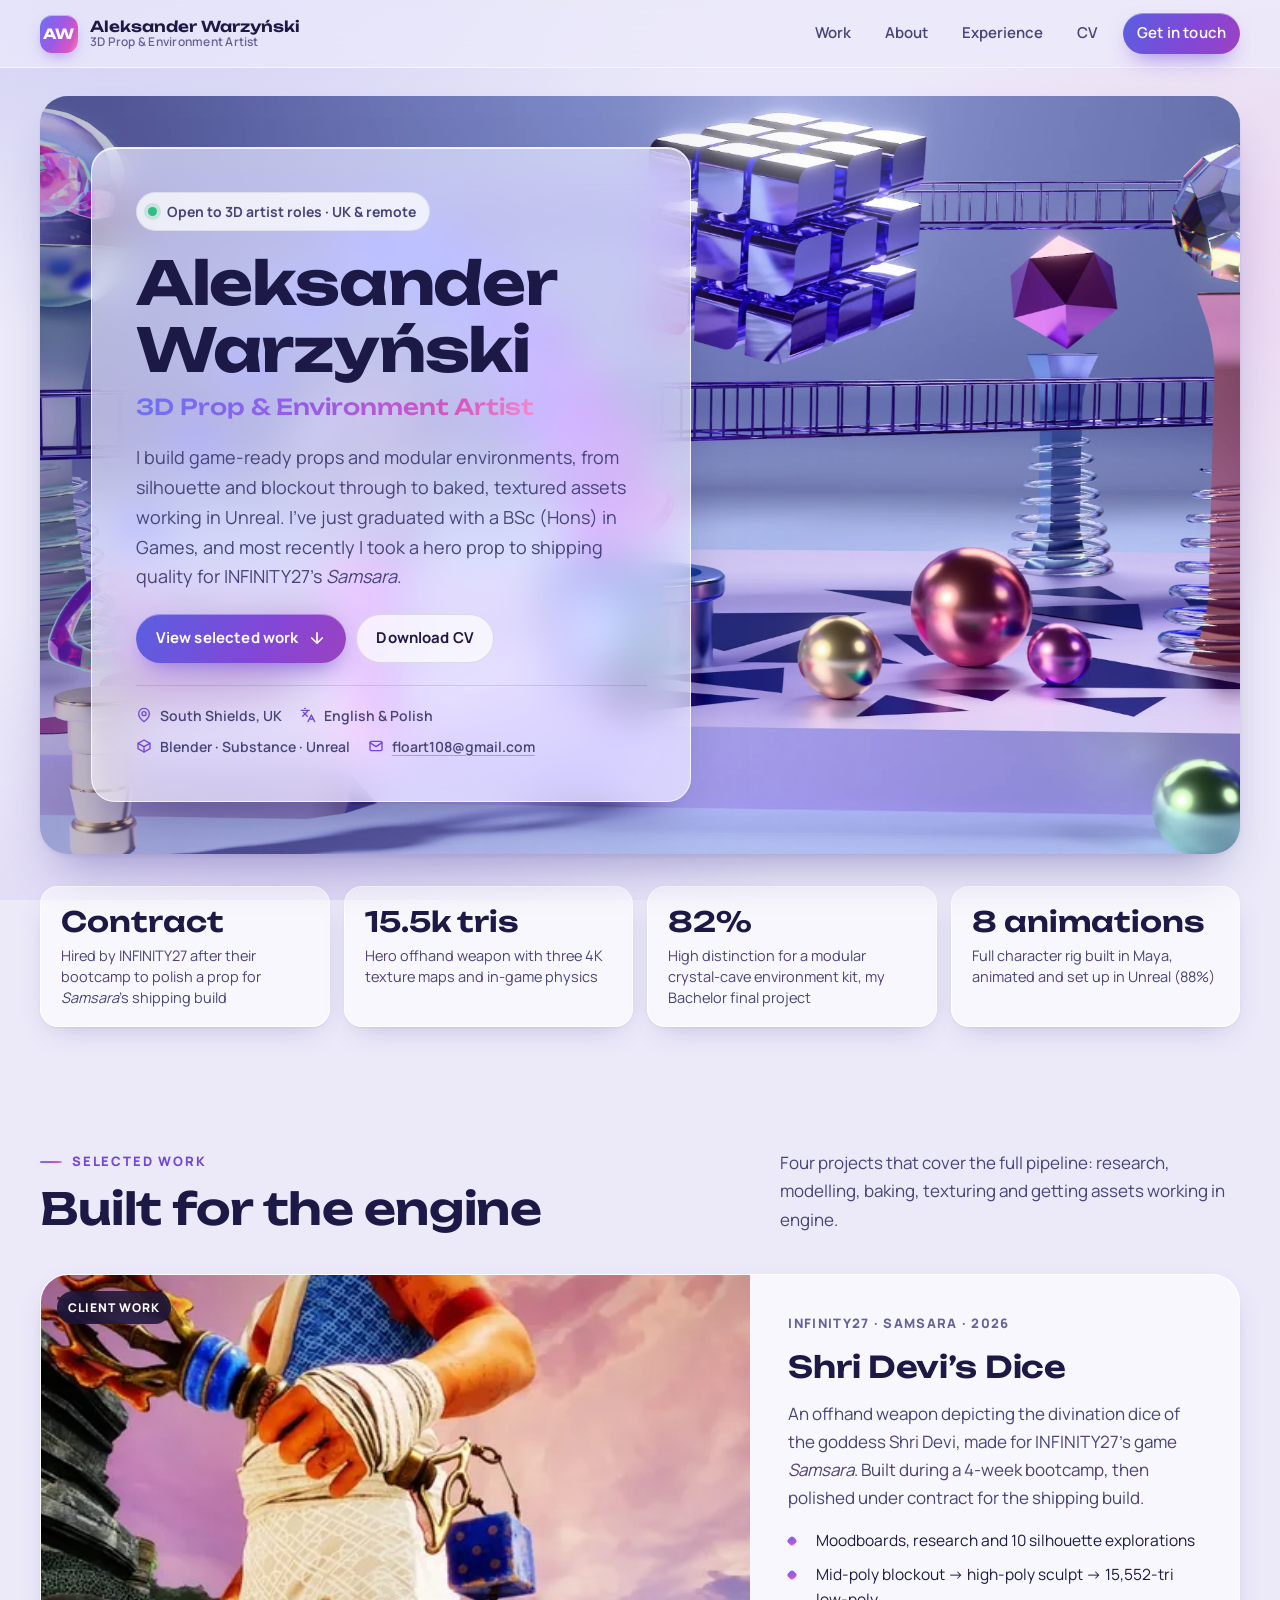
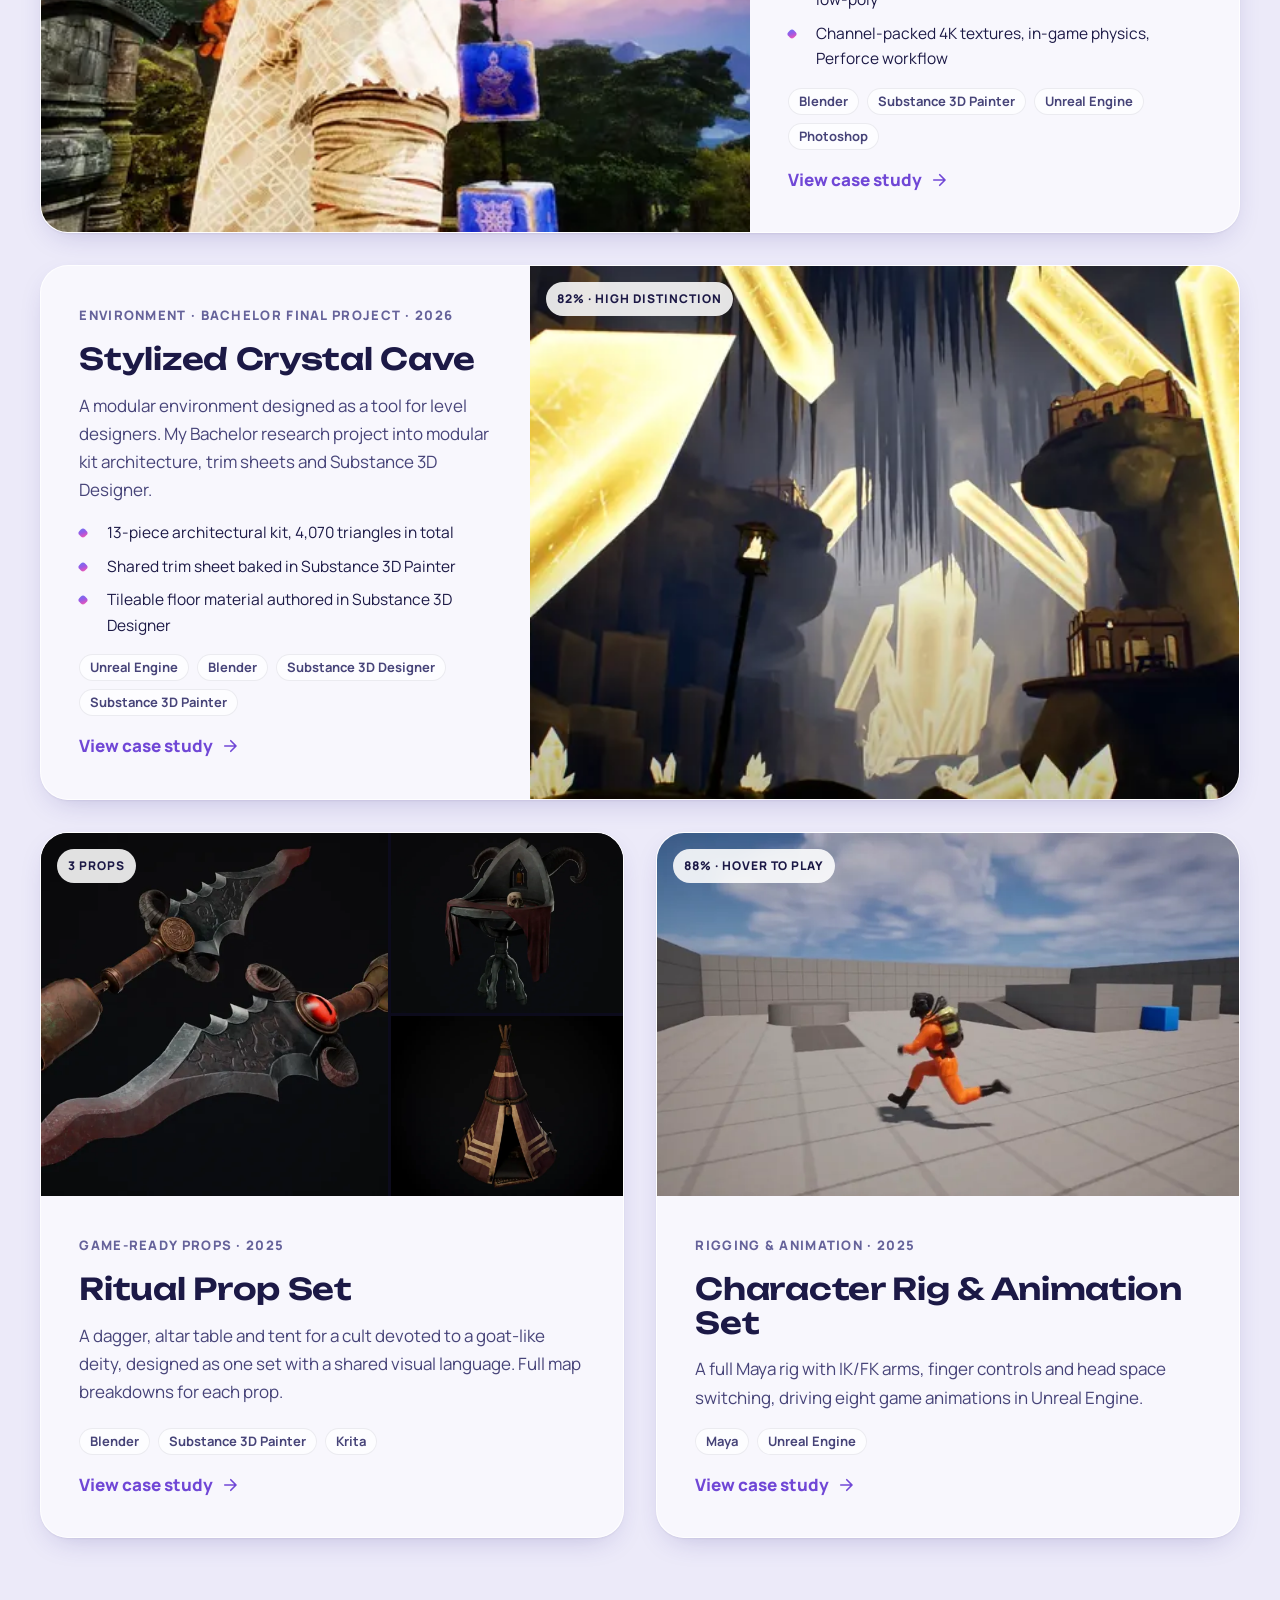
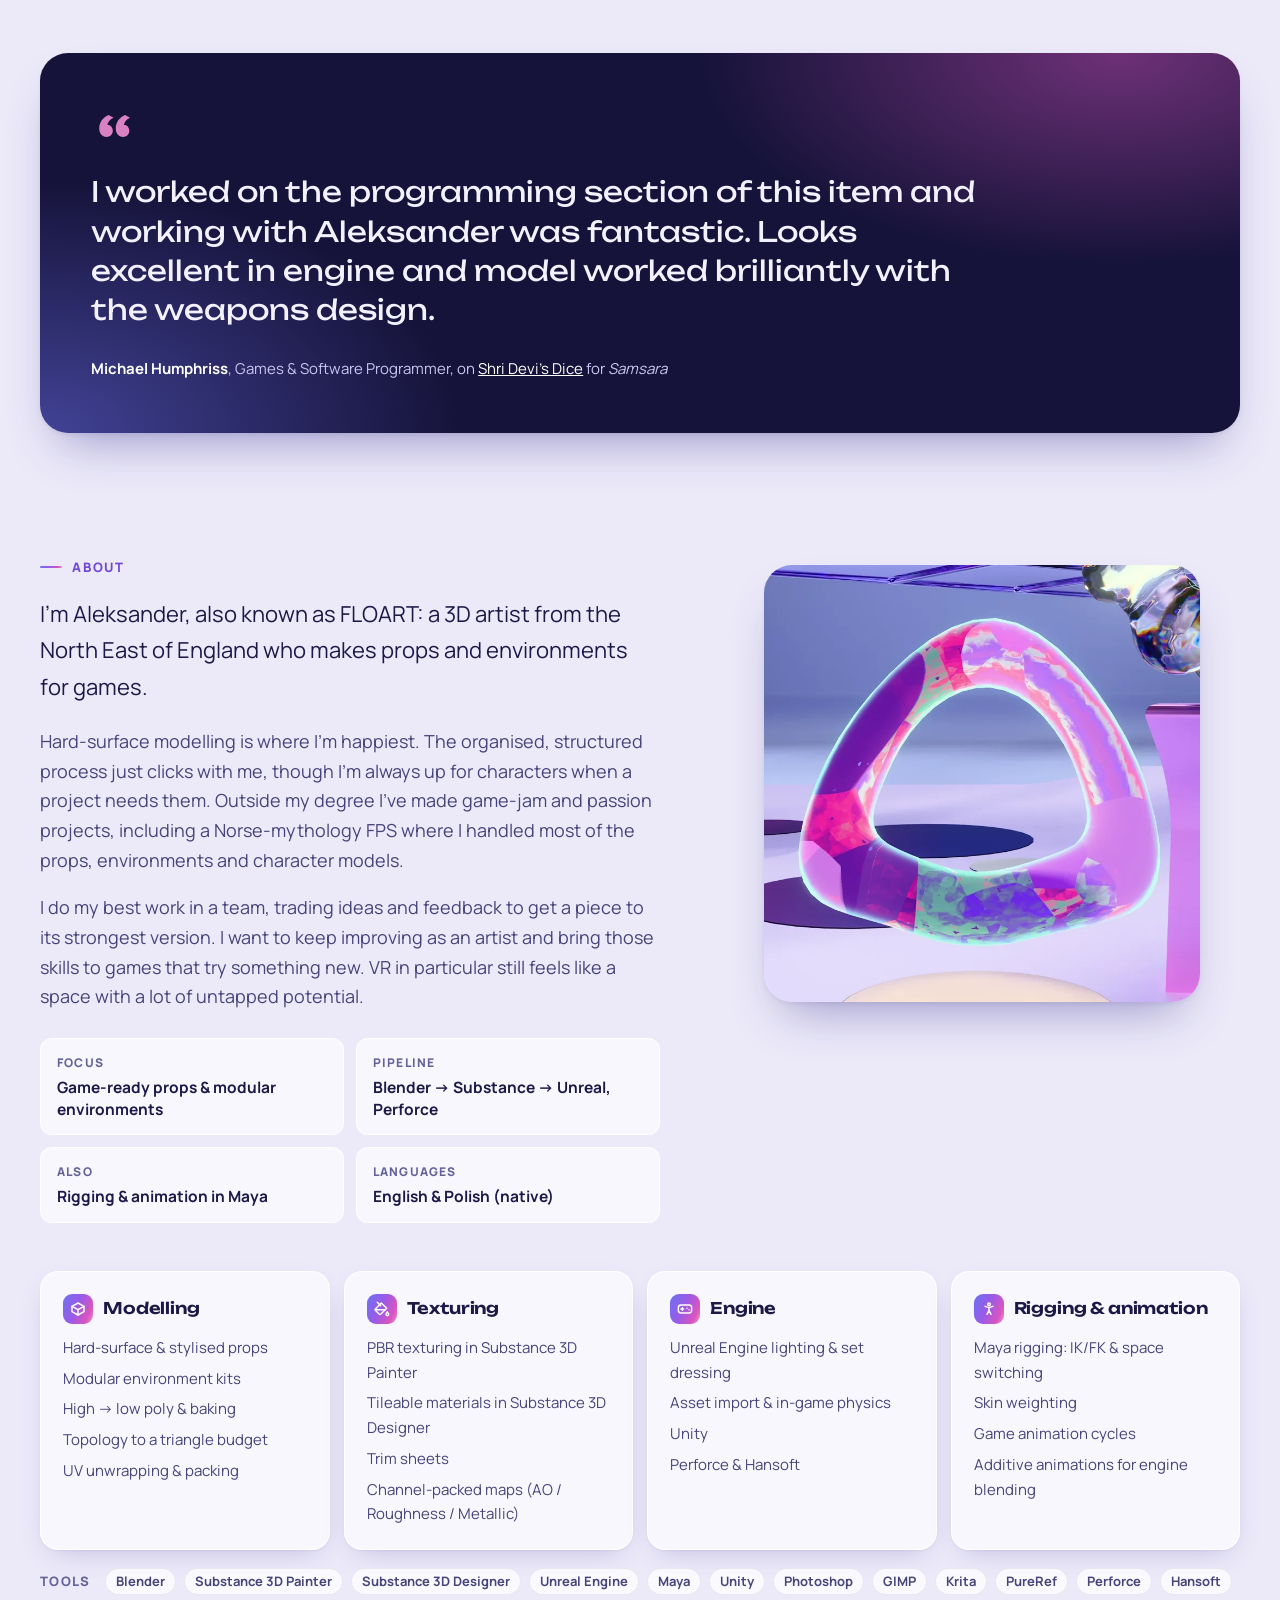
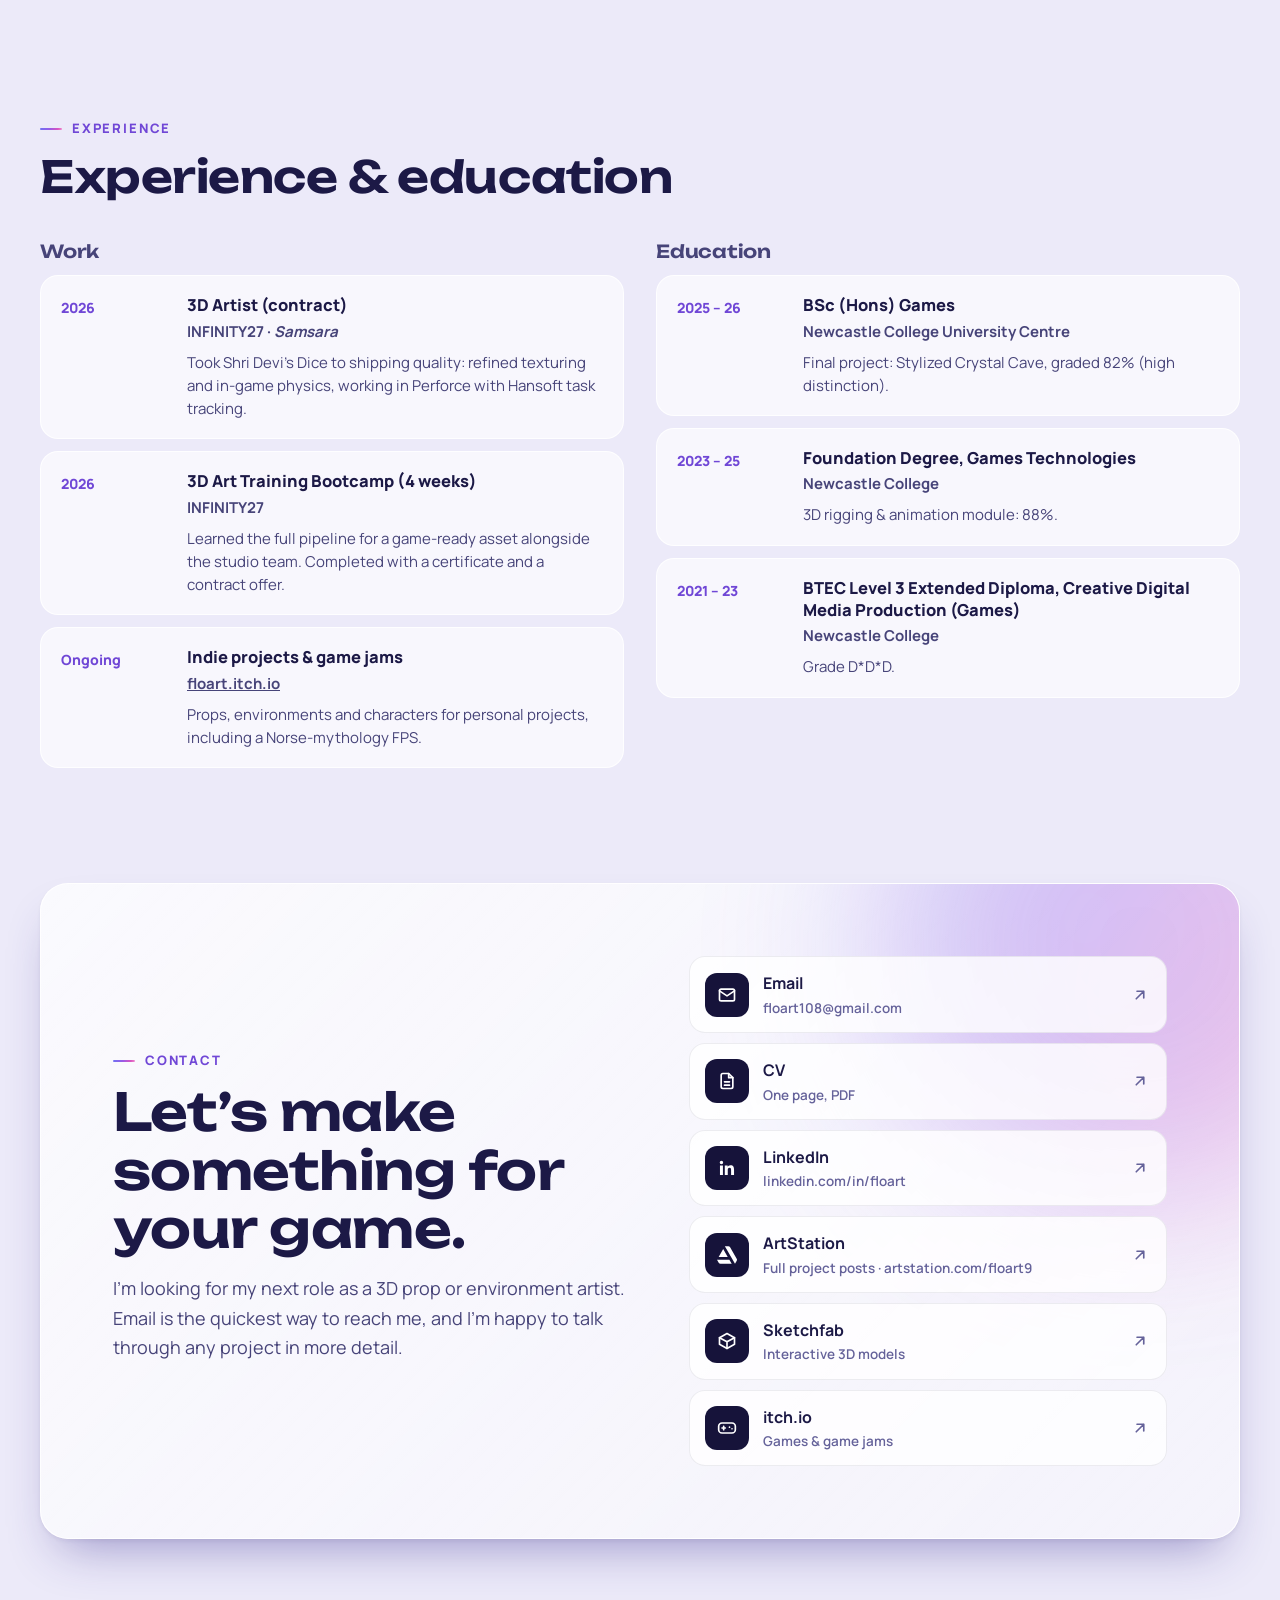
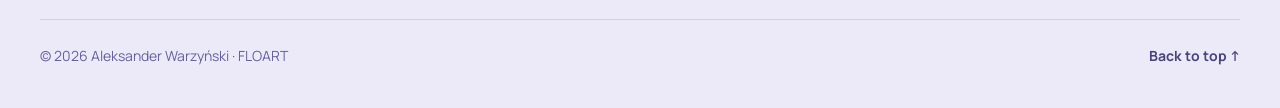
==== commit 1261bf79: "Restore the light glass design, keep the content and review fixes Brings back the original lavender " ====
--- a/index.html
+++ b/index.html
@@ -1,28 +1,29 @@
 <!doctype html>
-<html lang="en-GB">
+<html lang="en-GB" class="no-js">
 <head>
   <meta charset="utf-8">
   <meta name="viewport" content="width=device-width, initial-scale=1">
   <title>Aleksander Warzyński | 3D Prop &amp; Environment Artist</title>
-  <meta name="description" content="Portfolio of Aleksander Warzyński (FLOART), a 3D prop and environment artist from the North East of England. Game-ready assets in Blender, Substance and Unreal Engine, including contract work on INFINITY27's Samsara.">
-  <meta name="author" content="Aleksander Warzyński">
+  <meta name="description" content="Aleksander Warzyński (FLOART) is a 3D prop and environment artist for games: game-ready assets in Blender, Substance and Unreal Engine, including contract work for INFINITY27's Samsara.">
   <link rel="canonical" href="https://olivernealdev.github.io/aleksander-warzynski/">
-  <meta name="theme-color" content="#121110">
+  <meta name="theme-color" content="#eceaf9">
 
   <meta property="og:type" content="website">
-  <meta property="og:site_name" content="Aleksander Warzyński">
   <meta property="og:title" content="Aleksander Warzyński | 3D Prop &amp; Environment Artist">
-  <meta property="og:description" content="Game-ready props and environments in Blender, Substance and Unreal Engine.">
+  <meta property="og:description" content="Game-ready props and modular environments, from blockout to shipping build.">
   <meta property="og:url" content="https://olivernealdev.github.io/aleksander-warzynski/">
   <meta property="og:image" content="https://olivernealdev.github.io/aleksander-warzynski/img/og/home.jpg">
   <meta property="og:image:width" content="1200">
   <meta property="og:image:height" content="630">
-  <meta property="og:image:alt" content="A stylised cave lit by giant golden crystals, from Aleksander's Stylized Crystal Cave environment.">
+  <meta property="og:image:alt" content="A stylised cave lit by giant golden crystals, from the Stylized Crystal Cave environment.">
   <meta name="twitter:card" content="summary_large_image">
 
-  <link rel="icon" href="favicon.png" type="image/png">
+  <link rel="icon" href="favicon.svg" type="image/svg+xml">
   <link rel="apple-touch-icon" href="img/site/touch-icon.png">
-  <link rel="preload" href="fonts/archivo.woff2" as="font" type="font/woff2" crossorigin>
+  <link rel="preconnect" href="https://fonts.googleapis.com">
+  <link rel="preconnect" href="https://fonts.gstatic.com" crossorigin>
+  <link href="https://fonts.googleapis.com/css2?family=Manrope:wght@400;500;600;700;800&family=Unbounded:wght@400;500;600;700&display=swap" rel="stylesheet">
+  <link rel="preload" as="image" href="img/site/hero.webp" imagesrcset="img/site/hero-sm.webp 800w, img/site/hero.webp 2000w" imagesizes="(max-width: 720px) 100vw, 1200px" fetchpriority="high">
   <link rel="stylesheet" href="css/style.css">
 
   <script type="application/ld+json">
@@ -35,10 +36,10 @@
     "email": "mailto:floart108@gmail.com",
     "url": "https://olivernealdev.github.io/aleksander-warzynski/",
     "image": "https://olivernealdev.github.io/aleksander-warzynski/img/og/home.jpg",
+    "alumniOf": { "@type": "CollegeOrUniversity", "name": "Newcastle College University Centre" },
     "address": { "@type": "PostalAddress", "addressLocality": "South Shields", "addressCountry": "GB" },
-    "alumniOf": { "@type": "CollegeOrUniversity", "name": "Newcastle College University Centre" },
     "knowsLanguage": ["en", "pl"],
-    "knowsAbout": ["3D modelling", "Game art", "Hard-surface modelling", "Modular environments", "Trim sheets", "PBR texturing", "Unreal Engine", "Blender", "Substance 3D Painter", "Substance 3D Designer", "Rigging", "Animation"],
+    "knowsAbout": ["3D modelling", "Game art", "Hard-surface modelling", "Modular environments", "PBR texturing", "Unreal Engine", "Blender", "Substance 3D Painter", "Substance 3D Designer", "Rigging", "Animation"],
     "sameAs": [
       "https://www.linkedin.com/in/floart/",
       "https://www.artstation.com/floart9",
@@ -49,233 +50,344 @@
   </script>
 </head>
 <body>
-  <a class="skip" href="#main">Skip to content</a>
-
-  <header class="top">
+  <a class="skip-link" href="#main">Skip to content</a>
+
+  <header class="site-header">
     <div class="wrap">
-      <a class="name" href="./">Aleksander Warzyński</a>
-      <nav aria-label="Main">
+      <a class="brand" href="./" aria-label="Aleksander Warzyński, home">
+        <span class="brand-mark" aria-hidden="true">AW</span>
+        <span class="brand-name">Aleksander Warzyński<small>3D Prop &amp; Environment Artist</small></span>
+      </a>
+      <button class="nav-toggle" type="button" aria-expanded="false" aria-controls="site-nav" aria-label="Menu">
+        <svg viewBox="0 0 24 24" fill="none" stroke="currentColor" stroke-width="2" stroke-linecap="round" aria-hidden="true"><path d="M4 7h16M4 12h16M4 17h16"/></svg>
+      </button>
+      <nav class="nav" id="site-nav" aria-label="Main">
         <a href="#work">Work</a>
         <a href="#about">About</a>
+        <a href="#experience">Experience</a>
         <a href="cv.pdf">CV</a>
-        <a href="#contact">Contact</a>
+        <a class="btn btn-primary" href="#contact">Get in touch</a>
       </nav>
     </div>
   </header>
 
   <main id="main">
-    <section class="wrap intro" aria-labelledby="intro-title">
-      <div>
-        <h1 id="intro-title">Aleksander Warzyński</h1>
-        <p class="role">3D prop &amp; environment artist</p>
-      </div>
-      <div class="intro-body">
-        <p>I’m a 3D artist from South Shields and I make props and environments for games. I’ve just graduated from Newcastle College University Centre with a BSc (Hons) in Games, and I recently worked with INFINITY27 on an item for their game <i>Samsara</i>, first on their training bootcamp and then under contract for the shipping build.</p>
-        <p class="avail">I’m looking for a full-time 3D artist role, in the UK or remote.</p>
-        <p class="links">
-          <a href="mailto:floart108@gmail.com">floart108@gmail.com</a>
-          <a href="cv.pdf">CV (PDF)</a>
-          <a href="https://www.artstation.com/floart9">ArtStation</a>
-          <a href="https://www.linkedin.com/in/floart/">LinkedIn</a>
-        </p>
-      </div>
-    </section>
-
-    <section class="wrap work" id="work" aria-labelledby="work-title">
-      <h2 class="section-title" id="work-title">Work</h2>
-
-      <div class="tiles">
-        <a class="tile tile--wide" href="work/shri-devis-dice.html">
-          <div class="tile-media">
-            <img src="img/dice/card.webp" srcset="img/dice/card-sm.webp 800w, img/dice/card.webp 1400w" sizes="(max-width: 1340px) 94vw, 1240px" width="1400" height="624" fetchpriority="high" alt="Shri Devi's Dice hanging from a character's belt in Samsara, in front of a stone temple under a pink sky.">
-          </div>
-          <div class="tile-text">
-            <h3>Shri Devi’s Dice</h3>
-            <span class="year">2026</span>
-            <p>An offhand weapon for INFINITY27’s <i>Samsara</i>. I made it on their bootcamp, then polished it under contract for the shipping build.</p>
-            <p class="meta">Client work · Blender, Substance 3D Painter, Unreal Engine</p>
-          </div>
-        </a>
-
-        <a class="tile tile--wide" href="work/crystal-cave.html">
-          <div class="tile-media">
-            <img src="img/cave/card.webp" srcset="img/cave/card-sm.webp 800w, img/cave/card.webp 1400w" sizes="(max-width: 1340px) 94vw, 1240px" width="1400" height="718" loading="lazy" alt="A dark cave lit by giant glowing golden crystals, with small buildings perched on rock pillars.">
-          </div>
-          <div class="tile-text">
-            <h3>Stylized Crystal Cave</h3>
-            <span class="year">2026</span>
-            <p>A modular environment kit made as a tool for level designers. My Bachelor final project, graded 82%.</p>
-            <p class="meta">Unreal Engine, Blender, Substance 3D Designer &amp; Painter</p>
-          </div>
-        </a>
-
-        <a class="tile" href="work/ritual-props.html">
-          <div class="tile-media">
-            <div class="mosaic">
-              <img src="img/props/dagger-render-sm.webp" width="800" height="600" loading="lazy" alt="Sacrificial dagger with a bell pommel, ram horns and a red eye gem.">
-              <img src="img/props/table-render-sm.webp" width="800" height="600" loading="lazy" alt="Horned ritual table draped in red cloth, with a skull and a bell.">
-              <img src="img/props/tent-render-sm.webp" width="800" height="600" loading="lazy" alt="Red and cream striped cultist tent with a bell over the entrance.">
-            </div>
-          </div>
-          <div class="tile-text">
-            <h3>Ritual Prop Set</h3>
-            <span class="year">2025</span>
-            <p>A dagger, altar table and tent for a cult that worships a goat-like deity, with full map breakdowns.</p>
-            <p class="meta">Blender, Substance 3D Painter</p>
-          </div>
-        </a>
-
-        <a class="tile" href="work/rigging-animation.html" data-preview>
-          <div class="tile-media">
-            <video src="video/animation-loop.mp4" poster="img/rig/poster-sm.webp" muted loop playsinline preload="none" aria-hidden="true"></video>
-          </div>
-          <div class="tile-text">
-            <h3>Character Rig &amp; Animation</h3>
-            <span class="year">2025</span>
-            <p>A Maya rig with IK/FK arms driving eight game animations in Unreal. Graded 88%.<span class="hover-hint"> Hover to preview.</span></p>
-            <p class="meta">Maya, Unreal Engine</p>
-          </div>
-        </a>
-      </div>
-
-      <figure class="quote">
-        <blockquote>
-          <p>“I worked on the programming section of this item and working with Aleksander was fantastic. Looks excellent in engine and model worked brilliantly with the weapons design.”</p>
-        </blockquote>
-        <figcaption>Michael Humphriss, programmer on Shri Devi’s Dice for <i>Samsara</i></figcaption>
-      </figure>
-    </section>
-
-    <section class="wrap section" id="about" aria-labelledby="about-title">
-      <div class="split">
-        <h2 id="about-title">About</h2>
+    <!-- Hero -->
+    <section class="hero" aria-labelledby="hero-title">
+      <div class="wrap">
+        <div class="hero-frame">
+          <div class="hero-media">
+            <img src="img/site/hero.webp" srcset="img/site/hero-sm.webp 800w, img/site/hero.webp 2000w" sizes="(max-width: 720px) 100vw, 1200px" width="2000" height="1125" alt="A lavender 3D scene of chrome, glass and iridescent objects: a glass sphere, floating rings, a chrome cube and metallic spheres on pedestals.">
+          </div>
+          <div class="hero-card">
+            <span class="status"><i aria-hidden="true"></i>Open to 3D artist roles · UK &amp; remote</span>
+            <h1 id="hero-title">Aleksander Warzyński</h1>
+            <p class="hero-role"><span class="iri-text">3D Prop &amp; Environment Artist</span></p>
+            <p class="hero-lede">I build game-ready props and modular environments, from silhouette and blockout through to baked, textured assets working in Unreal. I’ve just graduated with a BSc (Hons) in Games, and most recently I took a hero prop to shipping quality for INFINITY27’s <em>Samsara</em>.</p>
+            <div class="hero-actions">
+              <a class="btn btn-primary" href="#work">
+                View selected work
+                <svg viewBox="0 0 24 24" fill="none" stroke="currentColor" stroke-width="2.2" stroke-linecap="round" stroke-linejoin="round" aria-hidden="true"><path d="M12 5v14M5 12l7 7 7-7"/></svg>
+              </a>
+              <a class="btn btn-ghost" href="cv.pdf">Download CV</a>
+            </div>
+            <ul class="hero-meta">
+              <li><svg viewBox="0 0 24 24" fill="none" stroke="currentColor" stroke-width="2" stroke-linecap="round" stroke-linejoin="round" aria-hidden="true"><path d="M20 10c0 6-8 12-8 12s-8-6-8-12a8 8 0 0 1 16 0Z"/><circle cx="12" cy="10" r="3"/></svg>South Shields, UK</li>
+              <li><svg viewBox="0 0 24 24" fill="none" stroke="currentColor" stroke-width="2" stroke-linecap="round" stroke-linejoin="round" aria-hidden="true"><path d="m5 8 6 6M4 14l6-6 2-3M2 5h12M7 2h1M22 22l-5-10-5 10M14 18h6"/></svg>English &amp; Polish</li>
+              <li><svg viewBox="0 0 24 24" fill="none" stroke="currentColor" stroke-width="2" stroke-linecap="round" stroke-linejoin="round" aria-hidden="true"><path d="M21 8 12 3 3 8v8l9 5 9-5V8Z"/><path d="m3 8 9 5 9-5M12 13v8"/></svg>Blender · Substance · Unreal</li>
+              <li><svg viewBox="0 0 24 24" fill="none" stroke="currentColor" stroke-width="2" stroke-linecap="round" stroke-linejoin="round" aria-hidden="true"><rect x="3" y="5" width="18" height="14" rx="2"/><path d="m3 7 9 6 9-6"/></svg><a href="mailto:floart108@gmail.com">floart108@gmail.com</a></li>
+            </ul>
+          </div>
+        </div>
+
+        <ul class="highlights" aria-label="Highlights">
+          <li class="highlight"><b>Contract</b><span>Hired by INFINITY27 after their bootcamp to polish a prop for <em>Samsara</em>’s shipping build</span></li>
+          <li class="highlight"><b>15.5k tris</b><span>Hero offhand weapon with three 4K texture maps and in-game physics</span></li>
+          <li class="highlight"><b>82%</b><span>High distinction for a modular crystal-cave environment kit, my Bachelor final project</span></li>
+          <li class="highlight"><b>8 animations</b><span>Full character rig built in Maya, animated and set up in Unreal (88%)</span></li>
+        </ul>
+      </div>
+    </section>
+
+    <!-- Work -->
+    <section class="section" id="work" aria-labelledby="work-title">
+      <div class="wrap">
+        <div class="section-head">
+          <div>
+            <span class="eyebrow">Selected work</span>
+            <h2 id="work-title">Built for the engine</h2>
+          </div>
+          <p>Four projects that cover the full pipeline: research, modelling, baking, texturing and getting assets working in engine.</p>
+        </div>
+
+        <div class="projects">
+          <a class="project-feature" href="work/shri-devis-dice.html">
+            <div class="project-media">
+              <span class="badge badge--pro">Client work</span>
+              <img src="img/dice/card-sm.webp" srcset="img/dice/card-sm.webp 800w, img/dice/card.webp 1400w" sizes="(max-width: 900px) 100vw, 700px" width="1400" height="624" loading="lazy" alt="Shri Devi's Dice held by a character in Samsara, in front of a stone temple under a pink sky.">
+            </div>
+            <div class="project-body">
+              <span class="project-kicker">INFINITY27 · Samsara · 2026</span>
+              <h3>Shri Devi’s Dice</h3>
+              <p>An offhand weapon depicting the divination dice of the goddess Shri Devi, made for INFINITY27’s game <em>Samsara</em>. Built during a 4-week bootcamp, then polished under contract for the shipping build.</p>
+              <ul class="project-points">
+                <li>Moodboards, research and 10 silhouette explorations</li>
+                <li>Mid-poly blockout → high-poly sculpt → 15,552-tri low-poly</li>
+                <li>Channel-packed 4K textures, in-game physics, Perforce workflow</li>
+              </ul>
+              <ul class="chips spec-row" aria-label="Software">
+                <li class="chip">Blender</li><li class="chip">Substance 3D Painter</li><li class="chip">Unreal Engine</li><li class="chip">Photoshop</li>
+              </ul>
+              <span class="more-link">View case study <svg viewBox="0 0 24 24" fill="none" stroke="currentColor" stroke-width="2.2" stroke-linecap="round" stroke-linejoin="round" aria-hidden="true"><path d="M5 12h14M13 5l7 7-7 7"/></svg></span>
+            </div>
+          </a>
+
+          <a class="project-feature" href="work/crystal-cave.html">
+            <div class="project-media">
+              <span class="badge">82% · High distinction</span>
+              <img src="img/cave/card-sm.webp" srcset="img/cave/card-sm.webp 800w, img/cave/card.webp 1400w" sizes="(max-width: 900px) 100vw, 700px" width="1400" height="718" loading="lazy" alt="Stylized cave lit by giant glowing golden crystals, with small buildings perched on rock pillars.">
+            </div>
+            <div class="project-body">
+              <span class="project-kicker">Environment · Bachelor final project · 2026</span>
+              <h3>Stylized Crystal Cave</h3>
+              <p>A modular environment designed as a tool for level designers. My Bachelor research project into modular kit architecture, trim sheets and Substance 3D Designer.</p>
+              <ul class="project-points">
+                <li>13-piece architectural kit, 4,070 triangles in total</li>
+                <li>Shared trim sheet baked in Substance 3D Painter</li>
+                <li>Tileable floor material authored in Substance 3D Designer</li>
+              </ul>
+              <ul class="chips spec-row" aria-label="Software">
+                <li class="chip">Unreal Engine</li><li class="chip">Blender</li><li class="chip">Substance 3D Designer</li><li class="chip">Substance 3D Painter</li>
+              </ul>
+              <span class="more-link">View case study <svg viewBox="0 0 24 24" fill="none" stroke="currentColor" stroke-width="2.2" stroke-linecap="round" stroke-linejoin="round" aria-hidden="true"><path d="M5 12h14M13 5l7 7-7 7"/></svg></span>
+            </div>
+          </a>
+
+          <div class="project-pair">
+            <a class="project-card" href="work/ritual-props.html">
+              <div class="project-media">
+                <span class="badge">3 props</span>
+                <div class="mosaic">
+                  <img src="img/props/dagger-render-sm.webp" width="800" height="600" loading="lazy" alt="Sacrificial dagger with a bell pommel, ram horns and a red eye gem.">
+                  <img src="img/props/table-render-sm.webp" width="800" height="600" loading="lazy" alt="Horned ritual table draped in red cloth with a skull and a bell.">
+                  <img src="img/props/tent-render-sm.webp" width="800" height="600" loading="lazy" alt="Red and cream striped cultist tent with a bell over the entrance.">
+                </div>
+              </div>
+              <div class="project-body">
+                <span class="project-kicker">Game-ready props · 2025</span>
+                <h3>Ritual Prop Set</h3>
+                <p>A dagger, altar table and tent for a cult devoted to a goat-like deity, designed as one set with a shared visual language. Full map breakdowns for each prop.</p>
+                <ul class="chips spec-row" aria-label="Software">
+                  <li class="chip">Blender</li><li class="chip">Substance 3D Painter</li><li class="chip">Krita</li>
+                </ul>
+                <span class="more-link">View case study <svg viewBox="0 0 24 24" fill="none" stroke="currentColor" stroke-width="2.2" stroke-linecap="round" stroke-linejoin="round" aria-hidden="true"><path d="M5 12h14M13 5l7 7-7 7"/></svg></span>
+              </div>
+            </a>
+
+            <a class="project-card" href="work/rigging-animation.html" data-hover-video>
+              <div class="project-media">
+                <span class="badge">88%<span class="hover-hint"> · Hover to play</span></span>
+                <video src="video/animation-loop.mp4" poster="img/rig/poster-sm.webp" muted loop playsinline preload="none" aria-hidden="true"></video>
+              </div>
+              <div class="project-body">
+                <span class="project-kicker">Rigging &amp; animation · 2025</span>
+                <h3>Character Rig &amp; Animation Set</h3>
+                <p>A full Maya rig with IK/FK arms, finger controls and head space switching, driving eight game animations in Unreal Engine.</p>
+                <ul class="chips spec-row" aria-label="Software">
+                  <li class="chip">Maya</li><li class="chip">Unreal Engine</li>
+                </ul>
+                <span class="more-link">View case study <svg viewBox="0 0 24 24" fill="none" stroke="currentColor" stroke-width="2.2" stroke-linecap="round" stroke-linejoin="round" aria-hidden="true"><path d="M5 12h14M13 5l7 7-7 7"/></svg></span>
+              </div>
+            </a>
+          </div>
+        </div>
+      </div>
+    </section>
+
+    <!-- Testimonial -->
+    <section class="section" aria-label="Testimonial">
+      <div class="wrap">
+        <figure class="quote">
+          <svg class="mark" viewBox="0 0 24 24" fill="currentColor" aria-hidden="true"><path d="M9.6 6C6.5 7.3 4.5 10 4.5 13.4c0 2.7 1.6 4.6 3.9 4.6 2 0 3.5-1.5 3.5-3.4 0-1.8-1.3-3.2-3-3.3.3-1.5 1.6-3 3.4-3.8L9.6 6Zm9 0c-3.1 1.3-5.1 4-5.1 7.4 0 2.7 1.6 4.6 3.9 4.6 2 0 3.5-1.5 3.5-3.4 0-1.8-1.3-3.2-3-3.3.3-1.5 1.6-3 3.4-3.8L18.6 6Z"/></svg>
+          <blockquote>
+            <p>I worked on the programming section of this item and working with Aleksander was fantastic. Looks excellent in engine and model worked brilliantly with the weapons design.</p>
+          </blockquote>
+          <figcaption><b>Michael Humphriss</b>, Games &amp; Software Programmer, on <a href="work/shri-devis-dice.html">Shri Devi’s Dice</a> for <em>Samsara</em></figcaption>
+        </figure>
+      </div>
+    </section>
+
+    <!-- About -->
+    <section class="section" id="about" aria-labelledby="about-title">
+      <div class="wrap">
         <div class="about">
-          <div class="prose">
-            <p>I’m Aleksander, but you’ll find me online as FLOART. I’ve been studying games at Newcastle College since 2021, starting with a BTEC and finishing with my BSc this year.</p>
-            <p>Hard-surface modelling is where I’m happiest. I like how organised and structured the process is, but I’m always up for characters when a project needs them. Outside of my degree I’ve made game jam and passion projects, including a Norse mythology FPS where I made most of the props, environments and character models.</p>
-            <p>I do my best work in a team, bouncing ideas and feedback around until a piece is as good as it can be. I want to keep getting better as an artist and work on games that try something new. VR in particular still feels like it has a lot of untapped potential.</p>
-          </div>
-          <dl class="facts">
-            <div>
-              <dt>What I do</dt>
-              <dd>
-                <ul>
-                  <li>Hard-surface and stylised props</li>
-                  <li>Modular kits and trim sheets</li>
-                  <li>High to low poly, UVs and baking</li>
-                  <li>PBR texturing and tileable materials</li>
-                  <li>Getting assets working in Unreal</li>
-                  <li>Rigging and animation in Maya</li>
-                </ul>
-              </dd>
-            </div>
-            <div>
-              <dt>Software</dt>
-              <dd>Blender, Substance 3D Painter, Substance 3D Designer, Unreal Engine, Maya, Unity, Photoshop, GIMP, Krita, PureRef</dd>
-            </div>
-            <div>
-              <dt>Production</dt>
-              <dd>Perforce, Hansoft, Miro</dd>
-            </div>
-            <div>
-              <dt>Languages</dt>
-              <dd>English and Polish</dd>
-            </div>
-          </dl>
-        </div>
-      </div>
-    </section>
-
-    <section class="wrap section" id="experience" aria-labelledby="exp-title">
-      <div class="split">
-        <h2 id="exp-title">Experience</h2>
-        <div class="history">
+          <div class="about-text">
+            <span class="eyebrow">About</span>
+            <h2 id="about-title" class="visually-hidden">About Aleksander</h2>
+            <p style="margin-top:18px">I’m Aleksander, also known as FLOART: a 3D artist from the North East of England who makes props and environments for games.</p>
+            <p>Hard-surface modelling is where I’m happiest. The organised, structured process just clicks with me, though I’m always up for characters when a project needs them. Outside my degree I’ve made game-jam and passion projects, including a Norse-mythology FPS where I handled most of the props, environments and character models.</p>
+            <p>I do my best work in a team, trading ideas and feedback to get a piece to its strongest version. I want to keep improving as an artist and bring those skills to games that try something new. VR in particular still feels like a space with a lot of untapped potential.</p>
+            <dl class="facts">
+              <div class="fact"><dt>Focus</dt><dd>Game-ready props &amp; modular environments</dd></div>
+              <div class="fact"><dt>Pipeline</dt><dd>Blender → Substance → Unreal, Perforce</dd></div>
+              <div class="fact"><dt>Also</dt><dd>Rigging &amp; animation in Maya</dd></div>
+              <div class="fact"><dt>Languages</dt><dd>English &amp; Polish (native)</dd></div>
+            </dl>
+          </div>
+          <figure class="about-visual">
+            <img src="img/site/ring-sm.webp" srcset="img/site/ring-sm.webp 800w, img/site/ring.webp 1100w" sizes="(max-width: 900px) 100vw, 480px" width="1100" height="1100" loading="lazy" alt="Close-up of an iridescent glass ring floating in a lavender scene.">
+          </figure>
+        </div>
+
+        <div class="skills">
+          <div class="skill">
+            <h3><span><svg viewBox="0 0 24 24" fill="none" stroke="currentColor" stroke-width="2.2" stroke-linecap="round" stroke-linejoin="round" aria-hidden="true"><path d="M21 8 12 3 3 8v8l9 5 9-5V8Z"/><path d="m3 8 9 5 9-5M12 13v8"/></svg></span>Modelling</h3>
+            <ul><li>Hard-surface &amp; stylised props</li><li>Modular environment kits</li><li>High → low poly &amp; baking</li><li>Topology to a triangle budget</li><li>UV unwrapping &amp; packing</li></ul>
+          </div>
+          <div class="skill">
+            <h3><span><svg viewBox="0 0 24 24" fill="none" stroke="currentColor" stroke-width="2.2" stroke-linecap="round" stroke-linejoin="round" aria-hidden="true"><path d="m19 11-8-8-8.6 8.6a2 2 0 0 0 0 2.8l5.2 5.2c.8.8 2 .8 2.8 0L19 11Z"/><path d="m5 2 5 5M2 13h15M22 20a2 2 0 1 1-4 0c0-1.6 1.7-2.4 2-4 .3 1.6 2 2.4 2 4Z"/></svg></span>Texturing</h3>
+            <ul><li>PBR texturing in Substance 3D Painter</li><li>Tileable materials in Substance 3D Designer</li><li>Trim sheets</li><li>Channel-packed maps (AO / Roughness / Metallic)</li></ul>
+          </div>
+          <div class="skill">
+            <h3><span><svg viewBox="0 0 24 24" fill="none" stroke="currentColor" stroke-width="2.2" stroke-linecap="round" stroke-linejoin="round" aria-hidden="true"><rect x="2" y="6" width="20" height="12" rx="4"/><path d="M6 12h4M8 10v4M15 11h.01M18 13h.01"/></svg></span>Engine</h3>
+            <ul><li>Unreal Engine lighting &amp; set dressing</li><li>Asset import &amp; in-game physics</li><li>Unity</li><li>Perforce &amp; Hansoft</li></ul>
+          </div>
+          <div class="skill">
+            <h3><span><svg viewBox="0 0 24 24" fill="none" stroke="currentColor" stroke-width="2.2" stroke-linecap="round" stroke-linejoin="round" aria-hidden="true"><circle cx="12" cy="5" r="2"/><path d="m9 20 3-6 3 6M6 8l6 2 6-2M12 10v4"/></svg></span>Rigging &amp; animation</h3>
+            <ul><li>Maya rigging: IK/FK &amp; space switching</li><li>Skin weighting</li><li>Game animation cycles</li><li>Additive animations for engine blending</li></ul>
+          </div>
+        </div>
+        <div class="tools">
+          <span class="label">Tools</span>
+          <ul class="chips">
+            <li class="chip">Blender</li><li class="chip">Substance 3D Painter</li><li class="chip">Substance 3D Designer</li><li class="chip">Unreal Engine</li><li class="chip">Maya</li><li class="chip">Unity</li><li class="chip">Photoshop</li><li class="chip">GIMP</li><li class="chip">Krita</li><li class="chip">PureRef</li><li class="chip">Perforce</li><li class="chip">Hansoft</li>
+          </ul>
+        </div>
+      </div>
+    </section>
+
+    <!-- Experience & education -->
+    <section class="section" id="experience" aria-labelledby="exp-title">
+      <div class="wrap">
+        <div class="section-head">
           <div>
+            <span class="eyebrow">Experience</span>
+            <h2 id="exp-title">Experience &amp; education</h2>
+          </div>
+        </div>
+        <div class="timeline-grid">
+          <div class="timeline-col">
             <h3>Work</h3>
-            <ol class="entries">
-              <li>
-                <span class="when">2026</span>
+            <ol class="timeline">
+              <li>
+                <time>2026</time>
                 <div>
                   <h4>3D Artist (contract)</h4>
-                  <span class="where">INFINITY27, <i>Samsara</i></span>
-                  <p>Polished Shri Devi’s Dice for the shipping build, mainly the texturing and in-game physics. Worked in Perforce, with tasks tracked in Hansoft.</p>
-                </div>
-              </li>
-              <li>
-                <span class="when">2026</span>
-                <div>
-                  <h4>3D Art Training Bootcamp, 4 weeks</h4>
-                  <span class="where">INFINITY27</span>
-                  <p>Made a game-ready item for <i>Samsara</i> to the studio’s brief and art style. Finished with a certificate and a contract offer.</p>
-                </div>
-              </li>
-              <li>
-                <span class="when">Ongoing</span>
-                <div>
-                  <h4>Game jams and personal projects</h4>
-                  <span class="where"><a href="https://floart.itch.io">floart.itch.io</a></span>
-                  <p>Props, environments and characters, including a Norse mythology FPS.</p>
+                  <span class="org">INFINITY27 · <em>Samsara</em></span>
+                  <p>Took Shri Devi’s Dice to shipping quality: refined texturing and in-game physics, working in Perforce with Hansoft task tracking.</p>
+                </div>
+              </li>
+              <li>
+                <time>2026</time>
+                <div>
+                  <h4>3D Art Training Bootcamp (4 weeks)</h4>
+                  <span class="org">INFINITY27</span>
+                  <p>Learned the full pipeline for a game-ready asset alongside the studio team. Completed with a certificate and a contract offer.</p>
+                </div>
+              </li>
+              <li>
+                <time>Ongoing</time>
+                <div>
+                  <h4>Indie projects &amp; game jams</h4>
+                  <span class="org"><a href="https://floart.itch.io" target="_blank" rel="noopener">floart.itch.io</a></span>
+                  <p>Props, environments and characters for personal projects, including a Norse-mythology FPS.</p>
                 </div>
               </li>
             </ol>
           </div>
+          <div class="timeline-col">
+            <h3>Education</h3>
+            <ol class="timeline">
+              <li>
+                <time>2025 – 26</time>
+                <div>
+                  <h4>BSc (Hons) Games</h4>
+                  <span class="org">Newcastle College University Centre</span>
+                  <p>Final project: Stylized Crystal Cave, graded 82% (high distinction).</p>
+                </div>
+              </li>
+              <li>
+                <time>2023 – 25</time>
+                <div>
+                  <h4>Foundation Degree, Games Technologies</h4>
+                  <span class="org">Newcastle College</span>
+                  <p>3D rigging &amp; animation module: 88%.</p>
+                </div>
+              </li>
+              <li>
+                <time>2021 – 23</time>
+                <div>
+                  <h4>BTEC Level 3 Extended Diploma, Creative Digital Media Production (Games)</h4>
+                  <span class="org">Newcastle College</span>
+                  <p>Grade D*D*D.</p>
+                </div>
+              </li>
+            </ol>
+          </div>
+        </div>
+      </div>
+    </section>
+
+    <!-- Contact -->
+    <section class="section" id="contact" aria-labelledby="contact-title">
+      <div class="wrap">
+        <div class="contact">
           <div>
-            <h3>Education</h3>
-            <ol class="entries">
-              <li>
-                <span class="when">2025–26</span>
-                <div>
-                  <h4>BSc (Hons) Games</h4>
-                  <span class="where">Newcastle College University Centre</span>
-                  <p>Final project: Stylized Crystal Cave, 82% (high distinction).</p>
-                </div>
-              </li>
-              <li>
-                <span class="when">2023–25</span>
-                <div>
-                  <h4>Foundation Degree, Games Technologies</h4>
-                  <span class="where">Newcastle College</span>
-                  <p>3D rigging and animation module: 88%.</p>
-                </div>
-              </li>
-              <li>
-                <span class="when">2021–23</span>
-                <div>
-                  <h4>BTEC Level 3 Extended Diploma, Creative Digital Media Production (Games)</h4>
-                  <span class="where">Newcastle College</span>
-                  <p>D*D*D.</p>
-                </div>
-              </li>
-            </ol>
-          </div>
-        </div>
-      </div>
-    </section>
-
-    <section class="wrap section contact" id="contact" aria-labelledby="contact-title">
-      <div class="split">
-        <h2 id="contact-title">Contact</h2>
-        <div>
-          <p class="email">
-            <a href="mailto:floart108@gmail.com">floart108@gmail.com</a>
-            <button class="copy" type="button" data-copy="floart108@gmail.com">Copy</button>
-          </p>
-          <p>Email is the quickest way to reach me. I’m happy to talk through any of these projects in more detail, and you can download my <a href="cv.pdf">CV as a PDF</a>.</p>
-          <ul class="elsewhere">
-            <li><a href="https://www.linkedin.com/in/floart/">LinkedIn<small>linkedin.com/in/floart</small></a></li>
-            <li><a href="https://www.artstation.com/floart9">ArtStation<small>artstation.com/floart9</small></a></li>
-            <li><a href="https://sketchfab.com/FLOART">Sketchfab<small>sketchfab.com/FLOART</small></a></li>
-            <li><a href="https://floart.itch.io">itch.io<small>floart.itch.io</small></a></li>
+            <span class="eyebrow">Contact</span>
+            <h2 id="contact-title">Let’s make something for your game.</h2>
+            <p>I’m looking for my next role as a 3D prop or environment artist. Email is the quickest way to reach me, and I’m happy to talk through any project in more detail.</p>
+          </div>
+          <ul class="contact-links">
+            <li><a href="mailto:floart108@gmail.com">
+              <span class="ico"><svg viewBox="0 0 24 24" fill="none" stroke="currentColor" stroke-width="2" stroke-linecap="round" stroke-linejoin="round" aria-hidden="true"><rect x="3" y="5" width="18" height="14" rx="2"/><path d="m3 7 9 6 9-6"/></svg></span>
+              <span><b>Email</b><small>floart108@gmail.com</small></span>
+              <svg class="arrow" viewBox="0 0 24 24" fill="none" stroke="currentColor" stroke-width="2.2" stroke-linecap="round" stroke-linejoin="round" aria-hidden="true"><path d="M7 17 17 7M8 7h9v9"/></svg>
+            </a></li>
+            <li><a href="cv.pdf">
+              <span class="ico"><svg viewBox="0 0 24 24" fill="none" stroke="currentColor" stroke-width="2" stroke-linecap="round" stroke-linejoin="round" aria-hidden="true"><path d="M14 3H7a2 2 0 0 0-2 2v14a2 2 0 0 0 2 2h10a2 2 0 0 0 2-2V8l-5-5Z"/><path d="M14 3v5h5M9 13h6M9 17h6"/></svg></span>
+              <span><b>CV</b><small>One page, PDF</small></span>
+              <svg class="arrow" viewBox="0 0 24 24" fill="none" stroke="currentColor" stroke-width="2.2" stroke-linecap="round" stroke-linejoin="round" aria-hidden="true"><path d="M7 17 17 7M8 7h9v9"/></svg>
+            </a></li>
+            <li><a href="https://www.linkedin.com/in/floart/" target="_blank" rel="noopener">
+              <span class="ico"><svg viewBox="0 0 24 24" fill="currentColor" aria-hidden="true"><path d="M20.45 20.45h-3.55v-5.57c0-1.33-.03-3.04-1.85-3.04-1.85 0-2.14 1.45-2.14 2.94v5.67H9.35V9h3.41v1.56h.05c.48-.9 1.64-1.85 3.37-1.85 3.6 0 4.27 2.37 4.27 5.46v6.28ZM5.34 7.43a2.06 2.06 0 1 1 0-4.13 2.06 2.06 0 0 1 0 4.13ZM7.12 20.45H3.56V9h3.56v11.45Z"/></svg></span>
+              <span><b>LinkedIn</b><small>linkedin.com/in/floart</small></span>
+              <svg class="arrow" viewBox="0 0 24 24" fill="none" stroke="currentColor" stroke-width="2.2" stroke-linecap="round" stroke-linejoin="round" aria-hidden="true"><path d="M7 17 17 7M8 7h9v9"/></svg>
+            </a></li>
+            <li><a href="https://www.artstation.com/floart9" target="_blank" rel="noopener">
+              <span class="ico"><svg viewBox="0 0 24 24" fill="currentColor" aria-hidden="true"><path d="m0 17.72 2.03 3.5a2.42 2.42 0 0 0 2.16 1.34h13.46l-2.8-4.84H0Zm24 .03c0-.49-.14-.94-.39-1.32L15.73 2.73a2.42 2.42 0 0 0-2.14-1.29H9.42l12.18 21.1 1.92-3.33c.38-.64.48-.92.48-1.46Zm-11.13-3.46L7.43 4.86l-5.45 9.43h10.89Z"/></svg></span>
+              <span><b>ArtStation</b><small>Full project posts · artstation.com/floart9</small></span>
+              <svg class="arrow" viewBox="0 0 24 24" fill="none" stroke="currentColor" stroke-width="2.2" stroke-linecap="round" stroke-linejoin="round" aria-hidden="true"><path d="M7 17 17 7M8 7h9v9"/></svg>
+            </a></li>
+            <li><a href="https://sketchfab.com/FLOART" target="_blank" rel="noopener">
+              <span class="ico"><svg viewBox="0 0 24 24" fill="none" stroke="currentColor" stroke-width="2" stroke-linecap="round" stroke-linejoin="round" aria-hidden="true"><path d="M21 8 12 3 3 8v8l9 5 9-5V8Z"/><path d="m3 8 9 5 9-5M12 13v8"/></svg></span>
+              <span><b>Sketchfab</b><small>Interactive 3D models</small></span>
+              <svg class="arrow" viewBox="0 0 24 24" fill="none" stroke="currentColor" stroke-width="2.2" stroke-linecap="round" stroke-linejoin="round" aria-hidden="true"><path d="M7 17 17 7M8 7h9v9"/></svg>
+            </a></li>
+            <li><a href="https://floart.itch.io" target="_blank" rel="noopener">
+              <span class="ico"><svg viewBox="0 0 24 24" fill="none" stroke="currentColor" stroke-width="2" stroke-linecap="round" stroke-linejoin="round" aria-hidden="true"><rect x="2" y="6" width="20" height="12" rx="4"/><path d="M6 12h4M8 10v4M15 11h.01M18 13h.01"/></svg></span>
+              <span><b>itch.io</b><small>Games &amp; game jams</small></span>
+              <svg class="arrow" viewBox="0 0 24 24" fill="none" stroke="currentColor" stroke-width="2.2" stroke-linecap="round" stroke-linejoin="round" aria-hidden="true"><path d="M7 17 17 7M8 7h9v9"/></svg>
+            </a></li>
           </ul>
         </div>
       </div>
     </section>
   </main>
 
-  <footer class="foot">
+  <footer class="site-footer">
     <div class="wrap">
-      <span>© <span data-year>2026</span> Aleksander Warzyński (FLOART)</span>
-      <a href="#main">Back to top</a>
+      <span>© <span id="year">2026</span> Aleksander Warzyński · FLOART</span>
+      <a href="#main">Back to top ↑</a>
     </div>
   </footer>
 
--- a/css/style.css
+++ b/css/style.css
@@ -1,310 +1,545 @@
-/* Aleksander Warzyński, portfolio */
-
-@font-face {
-  font-family: "Archivo";
-  src: url("../fonts/archivo.woff2") format("woff2");
-  font-weight: 400 800;
-  font-stretch: 75% 100%;
-  font-display: swap;
-}
+/* ==========================================================================
+   Aleksander Warzyński — portfolio
+   Palette sampled from Aleks's lavender / chrome / iridescent banner render.
+   ========================================================================== */
 
 :root {
-  color-scheme: dark;
-
-  --bg: #121110;
-  --panel: #1b1a18;
-  --line: #2c2b28;
-  --text: #ecebe7;
-  --text-2: #b3b0a9;
-  --text-3: #8f8c86;
-  --gold: #e2b457;
-
-  --wrap: 1240px;
-  --pad: clamp(16px, 4vw, 48px);
-}
-
-*, *::before, *::after { box-sizing: border-box; }
-
-html { -webkit-text-size-adjust: 100%; }
+  color-scheme: light;
+
+  --bg: #eceaf9;
+  --bg-deep: #dedbf4;
+  --surface: #f8f7fe;
+  --glass: rgba(250, 249, 255, 0.62);
+  --glass-edge: rgba(255, 255, 255, 0.75);
+
+  --ink: #1c1946;
+  --ink-2: #474479;
+  --ink-3: #65629a;
+  --line: rgba(28, 25, 70, 0.12);
+
+  --periwinkle: #8b8fe8;
+  --indigo: #4f4fd0;
+  --violet: #7047d6;
+  --magenta: #c23fb4;
+  --pink: #ee8fd4;
+  --plum: #7b2a6c;
+  --night: #16133a;
+
+  --iridescent: linear-gradient(115deg, #6d72f2 0%, #9a5ae6 45%, #d955c0 80%, #f28fcf 100%);
+  /* Deeper version for anything with white text on it, so the text stays readable (AA) */
+  --iridescent-ink: linear-gradient(115deg, #5a5fe0 0%, #8446d6 45%, #b03fae 100%);
+  --focus: 0 0 0 3px #fff, 0 0 0 5px var(--violet);
+
+  --radius-lg: 28px;
+  --radius: 18px;
+  --radius-sm: 12px;
+  --shadow-soft: 0 1px 2px rgba(28, 25, 70, 0.06), 0 10px 30px -12px rgba(52, 40, 140, 0.28);
+  --shadow-lift: 0 2px 4px rgba(28, 25, 70, 0.06), 0 26px 50px -20px rgba(52, 40, 140, 0.45);
+
+  --font-display: "Unbounded", "Segoe UI", system-ui, sans-serif;
+  --font-body: "Manrope", "Segoe UI", system-ui, sans-serif;
+
+  --wrap: 1200px;
+  --gutter: clamp(16px, 4vw, 40px);
+  --header-h: 68px;
+}
+
+*,
+*::before,
+*::after { box-sizing: border-box; }
+
+html { scroll-behavior: smooth; scroll-padding-top: calc(var(--header-h) + 16px); }
+@media (prefers-reduced-motion: reduce) { html { scroll-behavior: auto; } }
 
 body {
   margin: 0;
-  background: var(--bg);
-  color: var(--text);
-  font-family: "Archivo", "Helvetica Neue", Arial, sans-serif;
+  font-family: var(--font-body);
   font-size: 17px;
-  line-height: 1.6;
+  line-height: 1.65;
+  color: var(--ink);
+  background-color: var(--bg);
+  -webkit-font-smoothing: antialiased;
+  text-rendering: optimizeLegibility;
+}
+/* Soft lavender glow, fixed behind the page on its own layer (cheaper than background-attachment: fixed) */
+body::before {
+  content: ""; position: fixed; inset: 0; z-index: -1; pointer-events: none;
+  background:
+    radial-gradient(1100px 700px at 8% -10%, rgba(139, 143, 232, 0.35), transparent 60%),
+    radial-gradient(900px 600px at 105% 30%, rgba(238, 143, 212, 0.22), transparent 60%),
+    radial-gradient(900px 700px at 20% 110%, rgba(122, 79, 220, 0.16), transparent 60%);
 }
 
 img, video, iframe { display: block; max-width: 100%; }
 img { height: auto; }
+a { color: inherit; }
 p { margin: 0 0 1em; }
-h1, h2, h3, h4 { margin: 0; font-weight: 700; font-stretch: 78%; line-height: 1.1; }
-
-a {
-  color: inherit;
-  text-decoration-thickness: 1px;
-  text-underline-offset: 0.2em;
-  text-decoration-color: rgba(236, 235, 231, 0.4);
-}
-a:hover { color: var(--gold); text-decoration-color: currentColor; }
-
-:focus-visible { outline: 2px solid var(--gold); outline-offset: 3px; }
-::selection { background: var(--gold); color: var(--bg); }
-
-.wrap { width: min(100% - 2 * var(--pad), var(--wrap)); margin-inline: auto; }
-
-.skip { position: absolute; left: -9999px; top: 12px; z-index: 20; background: var(--text); color: var(--bg); padding: 8px 14px; }
-.skip:focus { left: 12px; }
-
-.visually-hidden {
-  position: absolute !important; width: 1px; height: 1px; overflow: hidden;
-  clip: rect(0 0 0 0); clip-path: inset(50%); white-space: nowrap;
-}
-
-/* Header */
-
-.top { border-bottom: 1px solid var(--line); }
-.top .wrap {
-  display: flex; flex-wrap: wrap; align-items: baseline; justify-content: space-between;
-  gap: 6px 24px; padding: 18px 0;
-}
-.top .name { font-weight: 700; font-stretch: 80%; font-size: 19px; text-decoration: none; }
-.top .name:hover { color: var(--text); }
-.top nav { display: flex; flex-wrap: wrap; gap: 4px 22px; font-size: 16px; }
-.top nav a { color: var(--text-2); text-decoration: none; }
-.top nav a:hover { color: var(--text); }
-.top nav a[aria-current] { color: var(--text); text-decoration: underline; text-decoration-color: var(--gold); }
-
-/* Home: intro */
-
-.intro {
-  display: grid; grid-template-columns: minmax(0, 1.1fr) minmax(0, 1fr);
-  gap: 28px 64px; align-items: end;
-  padding: clamp(48px, 9vw, 116px) 0 clamp(44px, 6vw, 72px);
-}
-.intro h1 { font-size: clamp(46px, 7.6vw, 108px); font-stretch: 75%; font-weight: 800; line-height: 0.94; }
-.intro .role { font-size: clamp(19px, 2vw, 24px); font-stretch: 88%; color: var(--text-2); margin: 16px 0 0; }
-.intro-body { max-width: 560px; color: var(--text-2); }
-.intro-body p:first-child { color: var(--text); }
-.avail { color: var(--gold); }
-.intro .links { display: flex; flex-wrap: wrap; gap: 6px 22px; margin: 22px 0 0; font-weight: 600; color: var(--text); }
-@media (max-width: 860px) { .intro { grid-template-columns: 1fr; } }
-
-/* Sections */
-
-.section { padding-top: clamp(64px, 9vw, 112px); }
-.work { border-top: 1px solid var(--line); padding-top: 22px; }
-.section-title { font-size: clamp(26px, 3vw, 34px); margin-bottom: 24px; }
-
-.split {
-  display: grid; grid-template-columns: 220px minmax(0, 1fr);
-  gap: 16px clamp(24px, 5vw, 72px);
-  border-top: 1px solid var(--line); padding-top: 22px;
-}
-.split > h2 { font-size: clamp(26px, 3vw, 34px); }
-@media (max-width: 860px) { .split { grid-template-columns: 1fr; } }
-
-/* Work tiles */
-
-.tiles {
-  display: grid; grid-template-columns: repeat(2, minmax(0, 1fr));
-  gap: clamp(36px, 5vw, 56px) clamp(16px, 2vw, 24px);
-}
-.tile { display: block; text-decoration: none; color: inherit; }
-.tile:hover { color: inherit; }
-.tile--wide { grid-column: 1 / -1; }
-.tile-media { position: relative; overflow: hidden; aspect-ratio: 16 / 10; background: var(--panel); border-radius: 2px; }
-.tile--wide .tile-media { aspect-ratio: 21 / 9; }
-.tile-media img, .tile-media video { width: 100%; height: 100%; object-fit: cover; transition: filter 0.2s; }
-.tile:hover .tile-media img, .tile:hover .tile-media video { filter: brightness(1.1); }
-.tile-text { display: grid; grid-template-columns: minmax(0, 1fr) auto; gap: 6px 16px; padding-top: 14px; }
-.tile h3 { font-size: clamp(22px, 2.3vw, 28px); }
-.tile:hover h3 { text-decoration: underline; text-decoration-thickness: 1px; text-underline-offset: 0.15em; text-decoration-color: var(--gold); }
-.tile .year { color: var(--text-3); font-size: 15px; font-variant-numeric: tabular-nums; padding-top: 4px; }
-.tile p { grid-column: 1 / -1; margin: 0; color: var(--text-2); max-width: 64ch; }
-.tile .meta { color: var(--text-3); font-size: 15px; }
-
-.mosaic { display: grid; grid-template-columns: 1.5fr 1fr; grid-template-rows: 1fr 1fr; gap: 2px; height: 100%; background: var(--bg); }
+h1, h2, h3, h4 { font-family: var(--font-display); line-height: 1.12; margin: 0; letter-spacing: -0.01em; font-weight: 600; }
+::selection { background: rgba(122, 79, 220, 0.25); }
+
+:focus-visible { outline: none; box-shadow: var(--focus); border-radius: 8px; }
+
+.skip-link {
+  position: absolute; left: 12px; top: -60px; z-index: 100;
+  background: var(--night); color: #fff; padding: 10px 16px; border-radius: 10px; text-decoration: none;
+}
+.skip-link:focus { top: 12px; }
+
+.wrap { width: min(100% - 2 * var(--gutter), var(--wrap)); margin-inline: auto; }
+.visually-hidden { position: absolute !important; width: 1px; height: 1px; overflow: hidden; clip: rect(0 0 0 0); white-space: nowrap; }
+
+/* ---------- Header ---------- */
+.site-header {
+  position: sticky; top: 0; z-index: 50;
+  height: var(--header-h);
+  background: rgba(236, 234, 249, 0.72);
+  backdrop-filter: blur(16px) saturate(1.4);
+  -webkit-backdrop-filter: blur(16px) saturate(1.4);
+  border-bottom: 1px solid rgba(255, 255, 255, 0.6);
+}
+.site-header .wrap { height: 100%; display: flex; align-items: center; justify-content: space-between; gap: 16px; }
+
+.brand { display: inline-flex; align-items: center; gap: 12px; text-decoration: none; }
+.brand-mark {
+  width: 38px; height: 38px; border-radius: 12px; display: grid; place-items: center;
+  background: var(--iridescent); color: #fff;
+  font-family: var(--font-display); font-weight: 700; font-size: 14px; letter-spacing: 0.02em;
+  box-shadow: inset 0 1px 0 rgba(255,255,255,.5), 0 6px 16px -6px rgba(122, 79, 220, .7);
+}
+.brand-name { font-family: var(--font-display); font-weight: 600; font-size: 15px; line-height: 1.1; }
+.brand-name small { display: block; font-family: var(--font-body); font-weight: 600; font-size: 12px; color: var(--ink-3); letter-spacing: 0.02em; }
+
+.nav { display: flex; align-items: center; gap: 6px; }
+.nav a {
+  text-decoration: none; font-weight: 600; font-size: 15px; color: var(--ink-2);
+  padding: 8px 14px; border-radius: 999px; transition: background .2s, color .2s;
+}
+.nav a:hover { background: rgba(255,255,255,.7); color: var(--ink); }
+.nav a[aria-current="page"] { color: var(--ink); background: rgba(255,255,255,.75); }
+.nav .btn { margin-left: 6px; }
+
+.nav-toggle {
+  display: none; border: 0; background: rgba(255,255,255,.7); width: 44px; height: 44px; border-radius: 12px;
+  cursor: pointer; color: var(--ink);
+}
+.nav-toggle svg { width: 22px; height: 22px; margin: auto; }
+
+@media (max-width: 820px) {
+  .nav-toggle { display: grid; place-items: center; }
+  .nav {
+    position: fixed; inset: var(--header-h) 0 auto 0; flex-direction: column; align-items: stretch; gap: 4px;
+    padding: 12px var(--gutter) 20px; background: rgba(240, 238, 252, 0.97);
+    border-bottom: 1px solid var(--line); box-shadow: 0 20px 40px -20px rgba(28,25,70,.35);
+    transform: translateY(-8px); opacity: 0; visibility: hidden; transition: all .2s ease;
+  }
+  .nav.is-open { transform: none; opacity: 1; visibility: visible; }
+  .nav a { padding: 12px 14px; font-size: 17px; }
+  .nav .btn { margin: 8px 0 0; justify-content: center; }
+}
+
+/* ---------- Buttons & chips ---------- */
+.btn {
+  display: inline-flex; align-items: center; gap: 10px; justify-content: center;
+  font-family: var(--font-body); font-weight: 700; font-size: 15px; letter-spacing: 0.01em;
+  padding: 12px 20px; border-radius: 999px; text-decoration: none; cursor: pointer; border: 0;
+  transition: transform .2s ease, box-shadow .2s ease, background .2s;
+}
+.btn svg { width: 18px; height: 18px; flex: none; }
+.btn-primary {
+  color: #fff !important; background: var(--iridescent-ink); background-size: 140% 100%;
+  box-shadow: inset 0 1px 0 rgba(255,255,255,.35), 0 10px 24px -10px rgba(122, 79, 220, .85);
+}
+.btn-primary:hover { transform: translateY(-2px); background-position: 100% 0; box-shadow: inset 0 1px 0 rgba(255,255,255,.35), 0 16px 30px -12px rgba(122, 79, 220, .9); }
+.btn-ghost { color: var(--ink); background: rgba(255,255,255,.7); box-shadow: inset 0 0 0 1px rgba(28,25,70,.12); }
+.btn-ghost:hover { background: #fff; transform: translateY(-2px); }
+.nav a.btn-primary:hover { background: var(--iridescent-ink); background-size: 140% 100%; background-position: 100% 0; }
+
+.chips { display: flex; flex-wrap: wrap; gap: 8px; padding: 0; margin: 0; list-style: none; }
+.chip {
+  font-size: 13px; font-weight: 700; color: var(--ink-2); line-height: 1;
+  padding: 7px 11px; border-radius: 999px; background: rgba(255,255,255,.72);
+  box-shadow: inset 0 0 0 1px rgba(28,25,70,.08);
+}
+.chip--accent { color: #fff; background: var(--night); box-shadow: none; }
+
+.eyebrow {
+  display: inline-flex; align-items: center; gap: 10px;
+  font-size: 13px; font-weight: 800; letter-spacing: .14em; text-transform: uppercase; color: var(--violet);
+}
+.eyebrow::before { content: ""; width: 22px; height: 2px; border-radius: 2px; background: var(--iridescent); }
+
+.status {
+  display: inline-flex; align-items: center; gap: 10px; font-weight: 700; font-size: 14px; color: var(--ink-2);
+  padding: 8px 14px 8px 12px; border-radius: 999px; background: rgba(255,255,255,.75);
+  box-shadow: inset 0 0 0 1px rgba(28,25,70,.08);
+}
+.status i { width: 9px; height: 9px; border-radius: 50%; background: #2fbf83; box-shadow: 0 0 0 4px rgba(47,191,131,.2); }
+
+/* ---------- Hero ---------- */
+.hero { position: relative; padding: clamp(16px, 2.5vw, 28px) 0 0; }
+.hero-frame {
+  position: relative; border-radius: var(--radius-lg); overflow: hidden;
+  min-height: clamp(560px, 78vh, 820px);
+  display: flex; align-items: center;
+  box-shadow: var(--shadow-lift);
+  background: #aeb0e6;
+}
+.hero-media { position: absolute; inset: 0; }
+.hero-media img { width: 100%; height: 100%; object-fit: cover; object-position: 58% 50%; }
+.hero-media::after {
+  content: ""; position: absolute; inset: 0;
+  background: linear-gradient(90deg, rgba(40, 32, 110, .28) 0%, rgba(40,32,110,.05) 45%, transparent 70%);
+}
+
+.hero-card {
+  position: relative; z-index: 1;
+  margin: clamp(16px, 4vw, 56px);
+  width: min(600px, 100%);
+  padding: clamp(24px, 3.4vw, 44px);
+  border-radius: 24px;
+  background: var(--glass);
+  backdrop-filter: blur(22px) saturate(1.5);
+  -webkit-backdrop-filter: blur(22px) saturate(1.5);
+  border: 1px solid var(--glass-edge);
+  box-shadow: 0 30px 60px -30px rgba(28, 20, 90, .55), inset 0 1px 0 rgba(255,255,255,.8);
+}
+
+.hero h1 { font-size: clamp(34px, 5.2vw, 60px); font-weight: 700; margin: 18px 0 6px; letter-spacing: -0.02em; }
+.hero-role { font-family: var(--font-display); font-weight: 500; font-size: clamp(17px, 2vw, 22px); margin: 0 0 18px; }
+.iri-text { background: var(--iridescent); -webkit-background-clip: text; background-clip: text; color: transparent; }
+.hero-lede { font-size: clamp(16px, 1.5vw, 18px); color: var(--ink-2); margin-bottom: 22px; }
+.hero-actions { display: flex; flex-wrap: wrap; gap: 10px; margin-bottom: 22px; }
+.hero-meta { display: flex; flex-wrap: wrap; gap: 8px 18px; margin: 0; padding: 18px 0 0; list-style: none; border-top: 1px solid var(--line); font-size: 14px; font-weight: 600; color: var(--ink-2); }
+.hero-meta li { display: inline-flex; align-items: center; gap: 8px; }
+.hero-meta svg { width: 16px; height: 16px; color: var(--violet); }
+.hero-meta a { color: inherit; text-decoration-color: rgba(71, 68, 121, .35); text-underline-offset: 3px; }
+.hero-meta a:hover { color: var(--violet); }
+
+@media (max-width: 720px) {
+  .hero-frame { flex-direction: column; align-items: stretch; min-height: 0; background: transparent; box-shadow: none; overflow: visible; }
+  .hero-media { position: relative; aspect-ratio: 16 / 10; border-radius: 22px; overflow: hidden; box-shadow: var(--shadow-soft); }
+  .hero-card { margin: -48px 10px 0; width: auto; }
+}
+
+/* ---------- Highlights ---------- */
+.highlights { display: grid; grid-template-columns: repeat(4, 1fr); gap: 14px; margin: clamp(20px, 3vw, 32px) auto 0; padding: 0; list-style: none; }
+.highlight {
+  padding: 20px 20px 18px; border-radius: var(--radius); background: rgba(255,255,255,.62);
+  border: 1px solid rgba(255,255,255,.8); box-shadow: var(--shadow-soft);
+}
+.highlight b { display: block; font-family: var(--font-display); font-weight: 600; font-size: clamp(22px, 2.3vw, 28px); line-height: 1.1; margin-bottom: 8px; }
+.highlight span { display: block; font-size: 14.5px; line-height: 1.45; color: var(--ink-2); }
+@media (max-width: 960px) { .highlights { grid-template-columns: repeat(2, 1fr); } }
+@media (max-width: 460px) { .highlights { grid-template-columns: 1fr; } }
+
+/* ---------- Sections ---------- */
+.section { padding: clamp(64px, 9vw, 120px) 0 0; }
+.section-head { display: flex; flex-wrap: wrap; align-items: end; justify-content: space-between; gap: 16px 32px; margin-bottom: clamp(24px, 3.5vw, 40px); }
+.section-head h2 { font-size: clamp(28px, 3.8vw, 44px); margin-top: 12px; }
+.section-head p { max-width: 460px; margin: 0; color: var(--ink-2); }
+
+/* ---------- Project rows (home) ---------- */
+.projects { display: grid; gap: clamp(20px, 3vw, 32px); }
+
+.project-feature {
+  display: grid; grid-template-columns: 1.45fr 1fr; align-items: stretch;
+  border-radius: var(--radius-lg); overflow: hidden; text-decoration: none; color: inherit;
+  background: rgba(255,255,255,.62); border: 1px solid rgba(255,255,255,.85); box-shadow: var(--shadow-soft);
+  transition: transform .35s cubic-bezier(.2,.7,.2,1), box-shadow .35s;
+}
+.project-feature:nth-child(even) { grid-template-columns: 1fr 1.45fr; }
+.project-feature:nth-child(even) .project-media { order: 2; }
+.project-feature:hover { transform: translateY(-4px); box-shadow: var(--shadow-lift); }
+
+.project-media { position: relative; overflow: hidden; background: var(--night); min-height: 280px; }
+.project-media img, .project-media video { width: 100%; height: 100%; object-fit: cover; transition: transform .8s cubic-bezier(.2,.7,.2,1); }
+a:hover .project-media img { transform: scale(1.04); }
+.project-media .badge {
+  position: absolute; left: 16px; top: 16px; z-index: 2;
+  font-size: 12px; font-weight: 800; letter-spacing: .08em; text-transform: uppercase;
+  color: var(--ink); background: rgba(255,255,255,.88); padding: 7px 11px; border-radius: 999px;
+  backdrop-filter: blur(8px);
+}
+.project-media .badge--pro { color: #fff; background: rgba(22, 19, 58, .82); }
+
+.project-body { padding: clamp(24px, 3vw, 40px); display: flex; flex-direction: column; gap: 16px; }
+.project-body h3 { font-size: clamp(22px, 2.4vw, 30px); }
+.project-kicker { font-size: 13px; font-weight: 800; letter-spacing: .1em; text-transform: uppercase; color: var(--ink-3); }
+.project-body p { margin: 0; color: var(--ink-2); }
+.project-points { margin: 0; padding: 0; list-style: none; display: grid; gap: 8px; font-size: 15.5px; }
+.project-points li { display: grid; grid-template-columns: 18px 1fr; gap: 10px; }
+.project-points li::before { content: ""; width: 8px; height: 8px; margin-top: 9px; border-radius: 3px; background: var(--iridescent); transform: rotate(45deg); }
+.spec-row { display: flex; flex-wrap: wrap; gap: 8px; margin-top: auto; }
+.more-link { display: inline-flex; align-items: center; gap: 8px; font-weight: 800; color: var(--violet); }
+.more-link svg { width: 18px; height: 18px; transition: transform .25s; }
+a:hover .more-link svg { transform: translateX(4px); }
+@media (hover: none) { .hover-hint { display: none; } }
+
+.project-pair { display: grid; grid-template-columns: 1fr 1fr; gap: clamp(20px, 3vw, 32px); }
+.project-card {
+  display: flex; flex-direction: column; border-radius: var(--radius-lg); overflow: hidden; text-decoration: none; color: inherit;
+  background: rgba(255,255,255,.62); border: 1px solid rgba(255,255,255,.85); box-shadow: var(--shadow-soft);
+  transition: transform .35s cubic-bezier(.2,.7,.2,1), box-shadow .35s;
+}
+.project-card:hover { transform: translateY(-4px); box-shadow: var(--shadow-lift); }
+.project-card .project-media { aspect-ratio: 16 / 10; min-height: 0; }
+.project-card .project-body { flex: 1; }
+
+.mosaic { display: grid; grid-template-columns: 1.5fr 1fr; grid-template-rows: 1fr 1fr; gap: 3px; height: 100%; background: #0c0b1c; }
 .mosaic img:first-child { grid-row: span 2; }
 .mosaic img { min-height: 0; }
 
-@media (hover: none) { .hover-hint { display: none; } }
-
-@media (max-width: 760px) {
-  .tiles { grid-template-columns: 1fr; }
-  .tile--wide .tile-media { aspect-ratio: 16 / 9; }
-}
-
-/* Quote */
-
+@media (max-width: 900px) {
+  .project-feature, .project-feature:nth-child(even) { grid-template-columns: 1fr; }
+  .project-feature:nth-child(even) .project-media { order: 0; }
+  .project-feature .project-media { aspect-ratio: 16 / 9; min-height: 0; }
+  .project-pair { grid-template-columns: 1fr; }
+}
+
+/* ---------- Quote ---------- */
 .quote {
-  margin: clamp(64px, 9vw, 112px) 0 0; max-width: 880px;
-  padding-left: clamp(16px, 3vw, 28px); border-left: 2px solid var(--gold);
-}
-.quote blockquote { margin: 0; font-size: clamp(20px, 2.3vw, 27px); font-stretch: 90%; line-height: 1.4; }
-.quote blockquote p { margin: 0; }
-.quote figcaption { margin-top: 14px; font-size: 15px; color: var(--text-3); }
-
-/* About */
-
-.about { display: grid; grid-template-columns: minmax(0, 1.25fr) minmax(0, 1fr); gap: 32px 56px; }
-.about .prose p { color: var(--text-2); }
-.about .prose p:first-child { color: var(--text); font-size: clamp(19px, 1.8vw, 21px); }
-.facts { margin: 0; }
-.facts div { padding: 12px 0; border-top: 1px solid var(--line); }
-.facts div:first-child { border-top: 0; padding-top: 0; }
-.facts dt { font-size: 14px; font-weight: 600; color: var(--text-3); }
-.facts dd { margin: 2px 0 0; }
-.facts ul { margin: 0; padding-left: 1.1em; }
-.facts li::marker { color: var(--text-3); }
-@media (max-width: 1000px) { .about { grid-template-columns: 1fr; } }
-
-/* Experience */
-
-.history { display: grid; grid-template-columns: repeat(2, minmax(0, 1fr)); gap: 32px 56px; }
-.history h3 { font-size: 15px; font-stretch: 100%; font-weight: 600; color: var(--text-3); margin-bottom: 4px; }
-.entries { list-style: none; margin: 0; padding: 0; }
-.entries li { display: grid; grid-template-columns: 76px minmax(0, 1fr); gap: 16px; padding: 14px 0; border-bottom: 1px solid var(--line); }
-.entries li:last-child { border-bottom: 0; }
-.entries .when { font-size: 15px; color: var(--text-3); font-variant-numeric: tabular-nums; padding-top: 1px; }
-.entries h4 { font-size: 17px; font-weight: 650; font-stretch: 100%; line-height: 1.35; }
-.entries .where { color: var(--text-2); }
-.entries p { margin: 4px 0 0; font-size: 15.5px; color: var(--text-2); }
-@media (max-width: 1000px) { .history { grid-template-columns: 1fr; } }
-@media (max-width: 420px) { .entries li { grid-template-columns: 1fr; gap: 2px; } }
-
-/* Contact */
-
-.email {
-  display: flex; flex-wrap: wrap; align-items: center; gap: 12px 20px;
-  margin: 0 0 22px; font-size: clamp(26px, 4.6vw, 54px); font-weight: 700; font-stretch: 78%; line-height: 1.1;
-}
-.email a { text-decoration: none; overflow-wrap: anywhere; }
-.copy {
-  font: 600 14px/1 "Archivo", Arial, sans-serif; color: var(--text-2);
-  background: none; border: 1px solid var(--line); border-radius: 3px; padding: 9px 12px; cursor: pointer;
-}
-.copy:hover { color: var(--text); border-color: var(--text-3); }
-.contact p { color: var(--text-2); max-width: 60ch; }
-.elsewhere { list-style: none; margin: 28px 0 0; padding: 0; display: grid; grid-template-columns: repeat(auto-fill, minmax(200px, 1fr)); gap: 0 24px; }
-.elsewhere li { border-top: 1px solid var(--line); }
-.elsewhere a { display: block; padding: 12px 0; text-decoration: none; font-weight: 600; }
-.elsewhere small { display: block; font-weight: 400; font-size: 14.5px; color: var(--text-3); }
-
-/* Footer */
-
-.foot { margin-top: clamp(80px, 11vw, 136px); border-top: 1px solid var(--line); }
-.foot .wrap { display: flex; flex-wrap: wrap; justify-content: space-between; gap: 8px 24px; padding: 22px 0 36px; font-size: 15px; color: var(--text-3); }
-.foot a { color: var(--text-2); }
-
-/* Project pages */
-
-.project-head { padding-top: clamp(28px, 5vw, 56px); }
-.back { margin: 0 0 clamp(28px, 4vw, 44px); font-size: 15px; }
-.back a { color: var(--text-2); text-decoration: none; }
-.back a:hover { color: var(--gold); }
-.project-head h1 { font-size: clamp(42px, 6.6vw, 88px); font-stretch: 75%; font-weight: 800; line-height: 0.96; }
-.project-head .sub { margin: 14px 0 0; font-size: clamp(18px, 1.8vw, 21px); font-stretch: 90%; color: var(--text-2); }
-
-.project-intro {
-  display: grid; grid-template-columns: minmax(0, 1.45fr) minmax(0, 1fr);
-  gap: 28px 64px; margin: clamp(28px, 4vw, 44px) 0 clamp(36px, 5vw, 56px);
-}
-.project-intro .prose p { font-size: 18px; }
-.project-intro .prose p + p { color: var(--text-2); }
-@media (max-width: 900px) { .project-intro { grid-template-columns: 1fr; } }
-
-.specs { margin: 0; align-self: start; border-top: 1px solid var(--line); }
-.specs div { display: grid; grid-template-columns: 104px minmax(0, 1fr); gap: 12px; padding: 10px 0; border-bottom: 1px solid var(--line); font-size: 15.5px; }
-.specs dt { color: var(--text-3); }
-.specs dd { margin: 0; }
-
-.chapter { margin-top: clamp(64px, 9vw, 104px); }
-.chapter h2 { font-size: clamp(26px, 3vw, 34px); margin-bottom: 14px; }
-.chapter .prose { max-width: 68ch; color: var(--text-2); }
-.chapter .prose strong { color: var(--text); font-weight: 600; }
-
-.shots { display: grid; grid-template-columns: repeat(2, minmax(0, 1fr)); gap: 12px; margin-top: 24px; }
-.shots figure { margin: 0; }
-.shots .full { grid-column: 1 / -1; }
-.shots a { display: block; background: var(--panel); cursor: zoom-in; }
-.shots img { width: 100%; }
-.shots figcaption, .cover figcaption { padding-top: 8px; font-size: 14.5px; color: var(--text-3); }
-.shots--three { grid-template-columns: repeat(3, minmax(0, 1fr)); }
-.shots--three a { position: relative; aspect-ratio: 4 / 3; background: #3d3d3d; }
-.shots--three img { position: absolute; inset: 0; width: 100%; height: 100%; object-fit: contain; }
-@media (max-width: 700px) { .shots, .shots--three { grid-template-columns: 1fr; } }
-
-.chapter .quote { margin-top: 40px; }
-
-.cover { margin: 0; }
-.cover img, .cover video { width: 100%; background: var(--panel); }
-.cover video { aspect-ratio: 16 / 9; background: #000; }
-
-.embed { position: relative; aspect-ratio: 16 / 9; margin-top: 24px; background: var(--panel); }
+  position: relative; margin: 0; padding: clamp(28px, 4vw, 52px);
+  border-radius: var(--radius-lg); color: #f3f1ff; overflow: hidden;
+  background:
+    radial-gradient(600px 300px at 90% 0%, rgba(217, 85, 192, .45), transparent 70%),
+    radial-gradient(600px 360px at 0% 100%, rgba(109, 114, 242, .5), transparent 70%),
+    var(--night);
+  box-shadow: var(--shadow-lift);
+}
+.quote svg.mark { width: 44px; height: 44px; color: var(--pink); opacity: .9; margin-bottom: 16px; }
+.quote blockquote { margin: 0; font-family: var(--font-display); font-weight: 400; font-size: clamp(19px, 2.4vw, 28px); line-height: 1.4; max-width: 900px; }
+.quote figcaption { margin-top: 22px; font-size: 15px; color: #c9c5f0; }
+.quote figcaption b { color: #fff; }
+.quote figcaption a { color: #fff; }
+
+/* ---------- About ---------- */
+.about { display: grid; grid-template-columns: 1.2fr 1fr; gap: clamp(28px, 5vw, 64px); align-items: start; }
+.about-text p { font-size: 18px; color: var(--ink-2); }
+.about-text p:first-of-type { font-size: clamp(19px, 1.9vw, 22px); color: var(--ink); }
+.about-visual { position: relative; border-radius: var(--radius-lg); overflow: hidden; box-shadow: var(--shadow-lift); aspect-ratio: 1; }
+.about-visual img { width: 100%; height: 100%; object-fit: cover; }
+.about-visual figcaption {
+  position: absolute; left: 14px; right: 14px; bottom: 14px; padding: 12px 16px; border-radius: 14px;
+  background: var(--glass); backdrop-filter: blur(14px); -webkit-backdrop-filter: blur(14px);
+  font-size: 14px; font-weight: 600; color: var(--ink-2); border: 1px solid var(--glass-edge);
+}
+.facts { display: grid; grid-template-columns: repeat(2, 1fr); gap: 12px; margin: 26px 0 0; }
+.fact { padding: 14px 16px; border-radius: var(--radius-sm); background: rgba(255,255,255,.62); border: 1px solid rgba(255,255,255,.85); }
+.fact dt { font-size: 12px; font-weight: 800; letter-spacing: .1em; text-transform: uppercase; color: var(--ink-3); }
+.fact dd { margin: 4px 0 0; font-weight: 700; font-size: 15.5px; line-height: 1.4; }
+@media (max-width: 900px) { .about { grid-template-columns: 1fr; } .about-visual { aspect-ratio: 16/10; } }
+@media (max-width: 460px) { .facts { grid-template-columns: 1fr; } }
+
+.skills { display: grid; grid-template-columns: repeat(4, 1fr); gap: 14px; margin-top: clamp(28px, 4vw, 48px); }
+.skill {
+  padding: 22px; border-radius: var(--radius); background: rgba(255,255,255,.62); border: 1px solid rgba(255,255,255,.85); box-shadow: var(--shadow-soft);
+}
+.skill h3 { font-size: 16px; margin-bottom: 12px; display: flex; align-items: center; gap: 10px; }
+.skill h3 span { width: 30px; height: 30px; display: grid; place-items: center; border-radius: 9px; background: var(--iridescent); color: #fff; }
+.skill h3 svg { width: 16px; height: 16px; }
+.skill ul { margin: 0; padding: 0; list-style: none; display: grid; gap: 6px; font-size: 15px; color: var(--ink-2); }
+.tools { margin-top: 18px; display: flex; flex-wrap: wrap; gap: 8px; align-items: center; }
+.tools .label { font-size: 13px; font-weight: 800; letter-spacing: .1em; text-transform: uppercase; color: var(--ink-3); margin-right: 6px; }
+@media (max-width: 1000px) { .skills { grid-template-columns: repeat(2, 1fr); } }
+@media (max-width: 520px) { .skills { grid-template-columns: 1fr; } }
+
+/* ---------- Timeline ---------- */
+.timeline-grid { display: grid; grid-template-columns: 1fr 1fr; gap: clamp(20px, 3vw, 32px); }
+.timeline-col h3 { font-size: 18px; margin-bottom: 14px; color: var(--ink-2); }
+.timeline { list-style: none; margin: 0; padding: 0; display: grid; gap: 12px; }
+.timeline li {
+  display: grid; grid-template-columns: 110px 1fr; gap: 16px; padding: 18px 20px;
+  border-radius: var(--radius); background: rgba(255,255,255,.62); border: 1px solid rgba(255,255,255,.85);
+}
+.timeline time { font-weight: 800; font-size: 14px; color: var(--violet); padding-top: 2px; }
+.timeline h4 { font-family: var(--font-body); font-weight: 800; font-size: 16.5px; letter-spacing: 0; line-height: 1.35; }
+.timeline .org { font-weight: 700; color: var(--ink-2); font-size: 15px; }
+.timeline p { margin: 6px 0 0; font-size: 15px; color: var(--ink-2); line-height: 1.55; }
+@media (max-width: 900px) { .timeline-grid { grid-template-columns: 1fr; } }
+@media (max-width: 460px) { .timeline li { grid-template-columns: 1fr; gap: 4px; } }
+
+/* ---------- Contact ---------- */
+.contact {
+  position: relative; overflow: hidden; border-radius: var(--radius-lg);
+  padding: clamp(32px, 6vw, 72px);
+  background: linear-gradient(135deg, rgba(255,255,255,.75), rgba(255,255,255,.45));
+  border: 1px solid rgba(255,255,255,.9); box-shadow: var(--shadow-lift);
+  display: grid; grid-template-columns: 1.1fr 1fr; gap: clamp(24px, 4vw, 56px); align-items: center;
+}
+.contact::before {
+  content: ""; position: absolute; width: 520px; height: 520px; right: -160px; top: -200px; border-radius: 50%;
+  background: var(--iridescent); filter: blur(90px); opacity: .35; pointer-events: none;
+}
+.contact h2 { font-size: clamp(30px, 4.4vw, 52px); margin: 12px 0 16px; }
+.contact p { color: var(--ink-2); font-size: 18px; }
+.contact-links { list-style: none; margin: 0; padding: 0; display: grid; gap: 10px; position: relative; }
+.contact-links a {
+  display: grid; grid-template-columns: 44px 1fr 20px; align-items: center; gap: 14px;
+  padding: 14px 16px; border-radius: 16px; text-decoration: none; background: rgba(255,255,255,.8);
+  box-shadow: inset 0 0 0 1px rgba(28,25,70,.08); transition: transform .2s, box-shadow .2s, background .2s;
+}
+.contact-links a:hover { transform: translateX(4px); background: #fff; box-shadow: var(--shadow-soft); }
+.contact-links .ico { width: 44px; height: 44px; border-radius: 12px; display: grid; place-items: center; background: var(--night); color: #fff; }
+.contact-links .ico svg { width: 20px; height: 20px; }
+.contact-links b { display: block; font-size: 16px; }
+.contact-links small { display: block; font-size: 13.5px; color: var(--ink-3); font-weight: 600; }
+.contact-links .arrow { width: 18px; height: 18px; color: var(--ink-3); }
+@media (max-width: 860px) { .contact { grid-template-columns: 1fr; } }
+
+/* ---------- Footer ---------- */
+.site-footer { padding: clamp(48px, 7vw, 80px) 0 40px; font-size: 14px; color: var(--ink-3); }
+.site-footer .wrap { display: flex; flex-wrap: wrap; justify-content: space-between; gap: 12px; border-top: 1px solid var(--line); padding-top: 24px; }
+.site-footer a { color: var(--ink-2); font-weight: 700; text-decoration: none; }
+.site-footer a:hover { color: var(--violet); }
+
+/* ==========================================================================
+   Case-study pages
+   ========================================================================== */
+.cs-hero { padding: clamp(28px, 5vw, 64px) 0 0; }
+.crumbs { display: flex; gap: 8px; align-items: center; font-size: 14px; font-weight: 700; color: var(--ink-3); margin-bottom: 18px; }
+.crumbs a { text-decoration: none; color: var(--ink-2); }
+.crumbs a:hover { color: var(--violet); }
+.cs-hero h1 { font-size: clamp(34px, 6vw, 72px); font-weight: 700; letter-spacing: -0.02em; margin: 14px 0 16px; max-width: 16ch; }
+.cs-lede { font-size: clamp(18px, 1.9vw, 22px); color: var(--ink-2); max-width: 760px; margin-bottom: 28px; }
+
+.meta-grid {
+  display: grid; grid-template-columns: repeat(4, 1fr); gap: 0; margin: 0; border-radius: var(--radius);
+  background: rgba(255,255,255,.62); border: 1px solid rgba(255,255,255,.85); box-shadow: var(--shadow-soft); overflow: hidden;
+}
+.meta-grid > div { padding: 18px 20px; border-right: 1px solid var(--line); }
+.meta-grid > div:last-child { border-right: 0; }
+.meta-grid dt { font-size: 12px; font-weight: 800; letter-spacing: .1em; text-transform: uppercase; color: var(--ink-3); }
+.meta-grid dd { margin: 6px 0 0; font-weight: 700; font-size: 15.5px; line-height: 1.45; }
+@media (max-width: 900px) {
+  .meta-grid { grid-template-columns: repeat(2, 1fr); }
+  .meta-grid > div:nth-child(2n) { border-right: 0; }
+  .meta-grid > div:nth-child(-n+2) { border-bottom: 1px solid var(--line); }
+}
+@media (max-width: 460px) { .meta-grid { grid-template-columns: 1fr; } .meta-grid > div { border-right: 0; border-bottom: 1px solid var(--line); } .meta-grid > div:last-child { border-bottom: 0; } }
+
+.cs-cover { margin-top: clamp(24px, 4vw, 40px); border-radius: var(--radius-lg); overflow: hidden; box-shadow: var(--shadow-lift); background: var(--night); }
+.cs-cover img, .cs-cover video { width: 100%; }
+
+.cs-section { padding-top: clamp(56px, 8vw, 104px); }
+.cs-split { display: grid; grid-template-columns: 300px 1fr; gap: clamp(24px, 5vw, 72px); align-items: start; }
+.cs-split > header { position: sticky; top: calc(var(--header-h) + 24px); }
+.cs-split h2 { font-size: clamp(24px, 2.8vw, 34px); margin-top: 12px; }
+.cs-split .prose { font-size: 18px; color: var(--ink-2); max-width: 720px; }
+.cs-split .prose strong { color: var(--ink); }
+@media (max-width: 900px) { .cs-split { grid-template-columns: 1fr; gap: 16px; } .cs-split > header { position: static; } }
+
+.callouts { display: grid; grid-template-columns: repeat(3, 1fr); gap: 14px; margin-top: 8px; }
+.callout { padding: 20px; border-radius: var(--radius); background: rgba(255,255,255,.62); border: 1px solid rgba(255,255,255,.85); }
+.callout b { display: block; font-family: var(--font-display); font-weight: 600; font-size: 24px; line-height: 1.1; margin-bottom: 6px; }
+.callout span { font-size: 14.5px; color: var(--ink-2); line-height: 1.45; display: block; }
+@media (max-width: 760px) { .callouts { grid-template-columns: 1fr; } }
+
+/* Galleries */
+.gallery { display: grid; grid-template-columns: repeat(12, 1fr); gap: 14px; margin-top: clamp(20px, 3vw, 32px); }
+.gallery figure { margin: 0; grid-column: span 6; }
+.gallery figure.w12 { grid-column: span 12; }
+.gallery figure.w8 { grid-column: span 8; }
+.gallery figure.w4 { grid-column: span 4; }
+.gallery a { display: block; position: relative; border-radius: var(--radius); overflow: hidden; background: var(--night); box-shadow: var(--shadow-soft); cursor: zoom-in; }
+.gallery img { width: 100%; height: 100%; object-fit: cover; transition: transform .6s cubic-bezier(.2,.7,.2,1), filter .3s; }
+.gallery a:hover img { transform: scale(1.025); }
+.gallery a::after {
+  content: ""; position: absolute; right: 12px; top: 12px; width: 34px; height: 34px; border-radius: 10px;
+  background: rgba(255,255,255,.85) url("data:image/svg+xml,%3Csvg xmlns='http://www.w3.org/2000/svg' viewBox='0 0 24 24' fill='none' stroke='%231c1946' stroke-width='2' stroke-linecap='round'%3E%3Cpath d='M15 3h6v6M9 21H3v-6M21 3l-7 7M3 21l7-7'/%3E%3C/svg%3E") center/16px no-repeat;
+  opacity: 0; transform: scale(.9); transition: opacity .2s, transform .2s;
+}
+.gallery a:hover::after, .gallery a:focus-visible::after { opacity: 1; transform: none; }
+.gallery figcaption { font-size: 14px; color: var(--ink-3); font-weight: 600; padding: 10px 4px 0; }
+.gallery .ratio-169 { aspect-ratio: 16/9; }
+.gallery .fit a { aspect-ratio: 4 / 3; background: #444; }
+.gallery .fit img { object-fit: contain; }
+.gallery .fit a:hover img { transform: none; }
+@media (max-width: 760px) { .gallery figure, .gallery figure.w8, .gallery figure.w4 { grid-column: span 12; } }
+
+/* Pass viewer (render / maps switcher) */
+.passes { border-radius: var(--radius-lg); overflow: hidden; background: #0b0a18; box-shadow: var(--shadow-lift); }
+.passes-stage { position: relative; aspect-ratio: 4 / 3; }
+.passes-stage img { position: absolute; inset: 0; width: 100%; height: 100%; object-fit: contain; opacity: 0; transition: opacity .35s ease; }
+.passes-stage img.is-active { opacity: 1; }
+.passes-bar { display: flex; flex-wrap: wrap; gap: 6px; padding: 12px; background: #15132e; border-top: 1px solid rgba(255,255,255,.06); }
+.passes-bar button {
+  font: 700 14px var(--font-body); color: #c9c6ee; background: transparent; border: 0; cursor: pointer;
+  padding: 9px 14px; border-radius: 999px; transition: background .2s, color .2s;
+}
+.passes-bar button:hover { color: #fff; background: rgba(255,255,255,.08); }
+.passes-bar button[aria-selected="true"] { color: #fff; background: var(--iridescent-ink); }
+.passes-bar .tri { margin-left: auto; align-self: center; font-size: 13px; font-weight: 700; color: #a9a5d8; padding-right: 8px; }
+
+.prop-block { display: grid; grid-template-columns: 1.4fr 1fr; gap: clamp(20px, 4vw, 48px); align-items: center; }
+.prop-block + .prop-block { margin-top: clamp(40px, 6vw, 72px); }
+.prop-block:nth-of-type(even) { grid-template-columns: 1fr 1.4fr; }
+.prop-block:nth-of-type(even) .passes { order: 2; }
+.prop-block h3 { font-size: clamp(22px, 2.6vw, 30px); margin: 10px 0 12px; }
+.prop-block p { color: var(--ink-2); }
+@media (max-width: 900px) { .prop-block, .prop-block:nth-of-type(even) { grid-template-columns: 1fr; } .prop-block:nth-of-type(even) .passes { order: 0; } }
+
+/* Embeds & video */
+.embed { position: relative; aspect-ratio: 16 / 9; border-radius: var(--radius-lg); overflow: hidden; background: var(--night); box-shadow: var(--shadow-lift); }
 .embed iframe { position: absolute; inset: 0; width: 100%; height: 100%; border: 0; }
-.small { margin-top: 10px; font-size: 15px; color: var(--text-3); }
-
-.plain-list { margin: 16px 0 0; padding-left: 1.1em; color: var(--text-2); max-width: 68ch; }
-.plain-list li { margin-bottom: 8px; }
-.plain-list li::marker { color: var(--text-3); }
-.plain-list b { color: var(--text); font-weight: 600; }
-
-.pager {
-  display: flex; flex-wrap: wrap; justify-content: space-between; gap: 20px;
-  margin-top: clamp(72px, 10vw, 120px); padding-top: 22px; border-top: 1px solid var(--line);
-}
-.pager a { text-decoration: none; font-size: clamp(22px, 3vw, 32px); font-weight: 700; font-stretch: 78%; line-height: 1.2; }
-.pager small { display: block; font-size: 14px; font-weight: 400; font-stretch: 100%; color: var(--text-3); margin-bottom: 2px; }
-.pager .next { text-align: right; margin-left: auto; }
-
-/* Map viewer (ritual props) */
-
-.prop { display: grid; grid-template-columns: minmax(0, 1.45fr) minmax(0, 1fr); gap: 24px 48px; align-items: start; }
-.prop + .prop { margin-top: clamp(56px, 8vw, 96px); padding-top: clamp(40px, 6vw, 64px); border-top: 1px solid var(--line); }
-.prop h2 { font-size: clamp(26px, 3vw, 34px); margin-bottom: 12px; }
-.prop p { color: var(--text-2); }
-@media (max-width: 900px) { .prop { grid-template-columns: 1fr; } }
-
-.passes-stage { position: relative; aspect-ratio: 4 / 3; background: #0a070a; }
-.passes-stage img { position: absolute; inset: 0; width: 100%; height: 100%; object-fit: contain; opacity: 0; }
-.passes-stage img.is-active { opacity: 1; }
-.passes-bar { display: flex; flex-wrap: wrap; align-items: baseline; gap: 2px 18px; padding-top: 10px; font-size: 15px; }
-.passes-bar button {
-  font: inherit; color: var(--text-3); background: none; border: 0; border-bottom: 1px solid transparent;
-  padding: 6px 0 3px; cursor: pointer;
-}
-.passes-bar button:hover { color: var(--text); }
-.passes-bar button[aria-selected="true"] { color: var(--text); border-bottom-color: var(--gold); }
-
-/* Lightbox */
-
+.embed-note { font-size: 14px; color: var(--ink-3); font-weight: 600; margin-top: 10px; }
+.embed-note a { color: var(--violet); }
+
+.video-frame { border-radius: var(--radius-lg); overflow: hidden; background: #000; box-shadow: var(--shadow-lift); }
+.video-frame video { width: 100%; aspect-ratio: 16 / 9; background: #000; }
+
+.anim-list { display: grid; grid-template-columns: repeat(4, 1fr); gap: 10px; list-style: none; margin: 20px 0 0; padding: 0; }
+.anim-list li { padding: 14px 16px; border-radius: 14px; background: rgba(255,255,255,.62); border: 1px solid rgba(255,255,255,.85); font-weight: 800; font-size: 15px; display: flex; align-items: center; gap: 10px; }
+.anim-list li span { font-size: 12px; font-weight: 800; color: var(--ink-3); }
+@media (max-width: 700px) { .anim-list { grid-template-columns: repeat(2, 1fr); } }
+
+.feature-list { list-style: none; padding: 0; margin: 0; display: grid; gap: 12px; }
+.feature-list li { padding: 16px 18px; border-radius: 14px; background: rgba(255,255,255,.62); border: 1px solid rgba(255,255,255,.85); font-size: 16px; color: var(--ink-2); }
+.feature-list b { color: var(--ink); display: block; margin-bottom: 2px; }
+
+.note {
+  padding: 16px 18px; border-radius: 14px; font-size: 15px; color: var(--ink-2);
+  background: rgba(122, 79, 220, .08); border: 1px solid rgba(122, 79, 220, .18);
+}
+.note a { color: var(--violet); font-weight: 700; }
+
+/* Next project */
+.next {
+  display: grid; grid-template-columns: 1fr auto; align-items: center; gap: 24px;
+  padding: clamp(24px, 4vw, 40px); border-radius: var(--radius-lg); text-decoration: none; color: #fff;
+  background: linear-gradient(90deg, rgba(22,19,58,.92), rgba(22,19,58,.55)), var(--next-img) center/cover no-repeat;
+  box-shadow: var(--shadow-lift); transition: transform .3s;
+}
+.next:hover { transform: translateY(-4px); }
+.next small { font-size: 13px; font-weight: 800; letter-spacing: .12em; text-transform: uppercase; color: #c9c5f0; }
+.next strong { display: block; font-family: var(--font-display); font-weight: 600; font-size: clamp(24px, 3.4vw, 40px); margin-top: 8px; }
+.next .circle { width: 64px; height: 64px; border-radius: 50%; display: grid; place-items: center; background: var(--iridescent); }
+.next .circle svg { width: 26px; height: 26px; }
+
+/* ---------- Lightbox ---------- */
 .lightbox {
-  position: fixed; inset: 0; z-index: 100; display: none; align-items: center; justify-content: center;
-  padding: 56px 64px 64px; background: rgba(10, 9, 8, 0.97);
+  position: fixed; inset: 0; z-index: 200; display: none; align-items: center; justify-content: center;
+  background: rgba(12, 10, 32, .92); backdrop-filter: blur(6px); padding: 64px 72px 72px;
 }
 .lightbox.is-open { display: flex; }
-.lightbox img { max-width: 100%; max-height: 100%; object-fit: contain; }
-.lb-caption { position: absolute; left: 0; right: 0; bottom: 18px; margin: 0; padding: 0 72px; text-align: center; font-size: 15px; color: var(--text-2); }
-.lb-count { position: absolute; top: 20px; left: 22px; font-size: 14px; color: var(--text-3); font-variant-numeric: tabular-nums; }
+.lightbox img { max-width: 100%; max-height: 100%; border-radius: 10px; box-shadow: 0 30px 80px rgba(0,0,0,.5); object-fit: contain; }
+.lightbox-caption { position: absolute; left: 0; right: 0; bottom: 20px; text-align: center; color: #d9d6f7; font-size: 15px; font-weight: 600; padding: 0 80px; }
 .lightbox button {
-  position: absolute; display: grid; place-items: center; width: 44px; height: 44px;
-  color: var(--text-2); background: none; border: 0; cursor: pointer;
-}
-.lightbox button:hover { color: var(--text); }
-.lightbox button svg { width: 26px; height: 26px; }
-.lb-close { top: 8px; right: 8px; }
-.lb-prev { left: 8px; top: 50%; transform: translateY(-50%); }
-.lb-next { right: 8px; top: 50%; transform: translateY(-50%); }
+  position: absolute; border: 0; cursor: pointer; width: 48px; height: 48px; border-radius: 14px;
+  background: rgba(255,255,255,.1); color: #fff; display: grid; place-items: center; transition: background .2s;
+}
+.lightbox button:hover { background: rgba(255,255,255,.2); }
+.lightbox button svg { width: 22px; height: 22px; }
+.lb-close { top: 14px; right: 14px; }
+.lb-prev { left: 14px; top: 50%; transform: translateY(-50%); }
+.lb-next { right: 14px; top: 50%; transform: translateY(-50%); }
+.lb-count { position: absolute; top: 26px; left: 24px; color: #a9a5d8; font-size: 14px; font-weight: 700; }
 @media (max-width: 700px) {
-  .lightbox { padding: 56px 8px 84px; }
-  .lb-prev, .lb-next { top: auto; bottom: 10px; transform: none; }
-  .lb-caption { bottom: 24px; padding: 0 60px; font-size: 14px; }
-}
-
-/* 404 */
-
-.lost { min-height: 70vh; display: grid; align-content: center; gap: 12px; padding: 64px 0; }
-.lost h1 { font-size: clamp(40px, 6vw, 72px); font-stretch: 75%; font-weight: 800; }
-.lost p { color: var(--text-2); }
+  .lightbox { padding: 64px 8px 80px; }
+  .lb-prev, .lb-next { top: auto; bottom: 14px; transform: none; }
+  .lightbox-caption { bottom: 28px; padding: 0 72px; font-size: 13px; }
+}
+
+/* ---------- Reduced motion ---------- */
+@media (prefers-reduced-motion: reduce) {
+  * { transition-duration: 0s !important; }
+}
